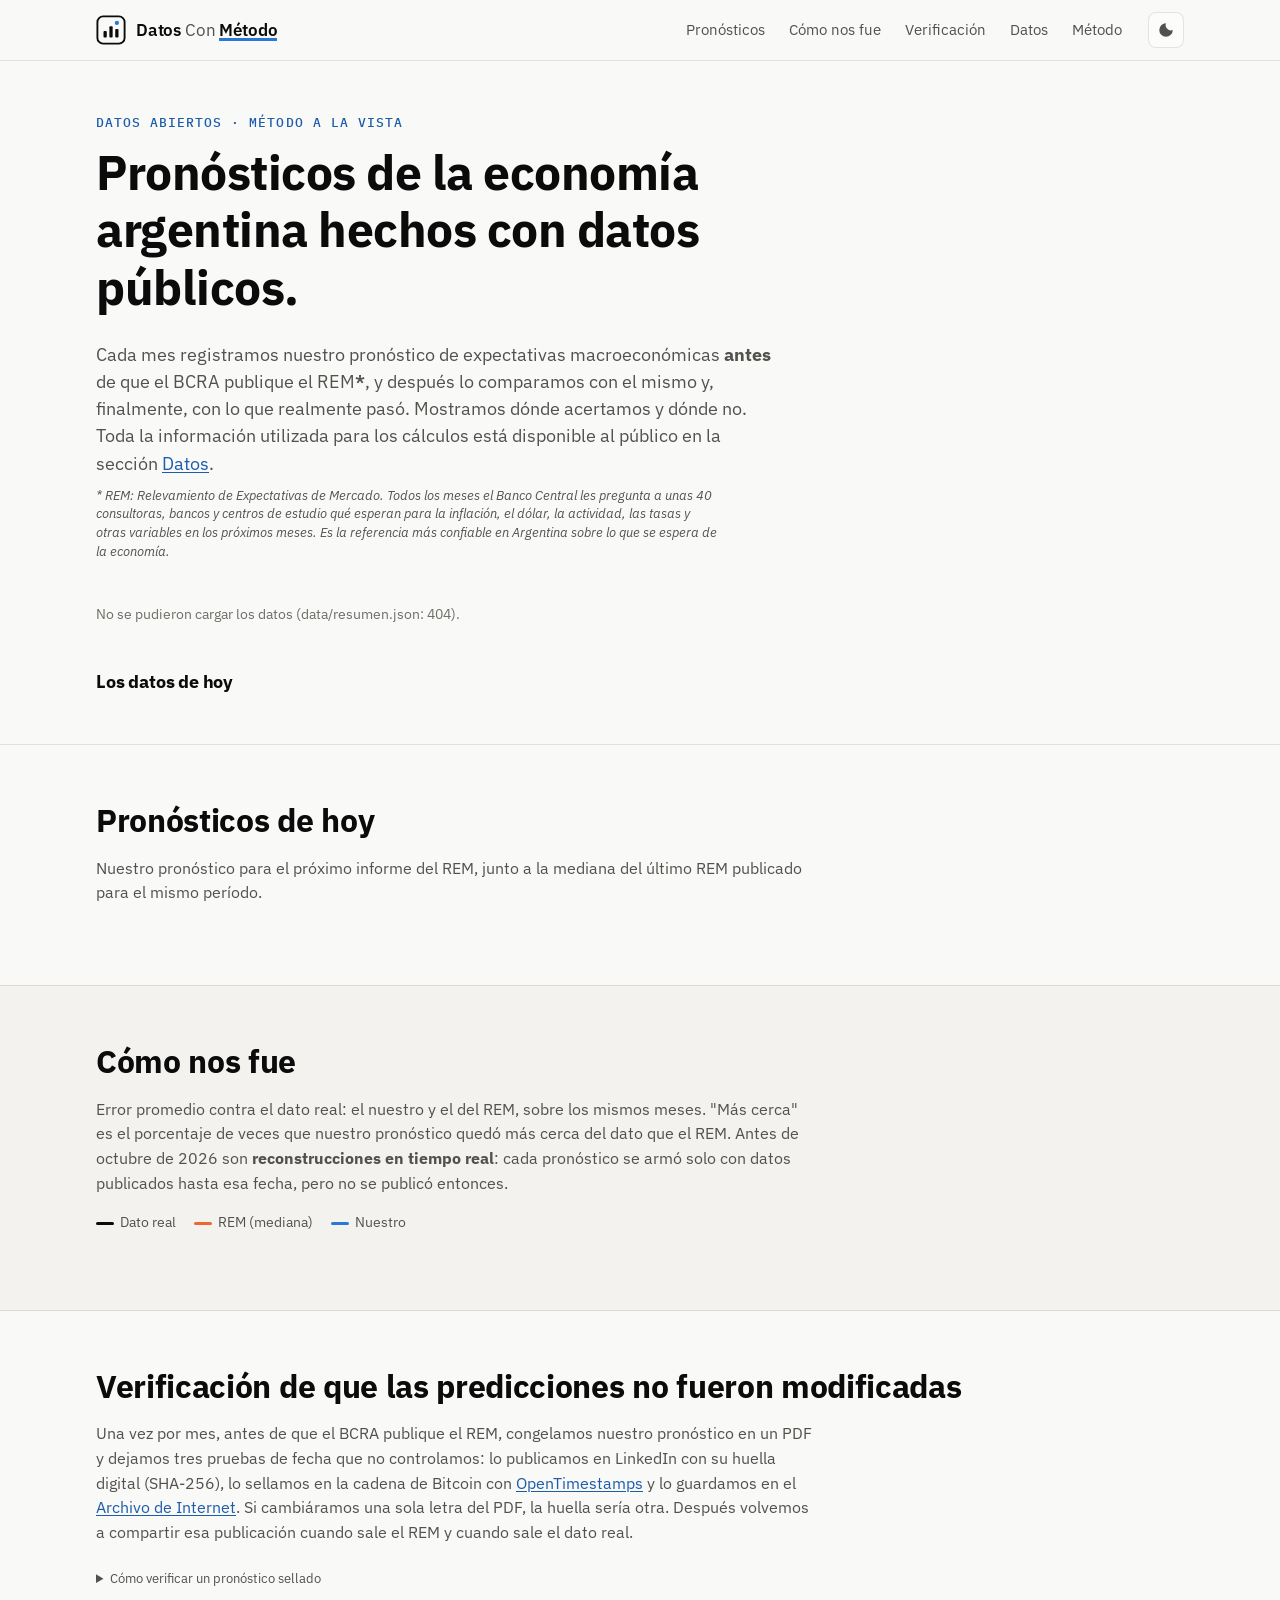
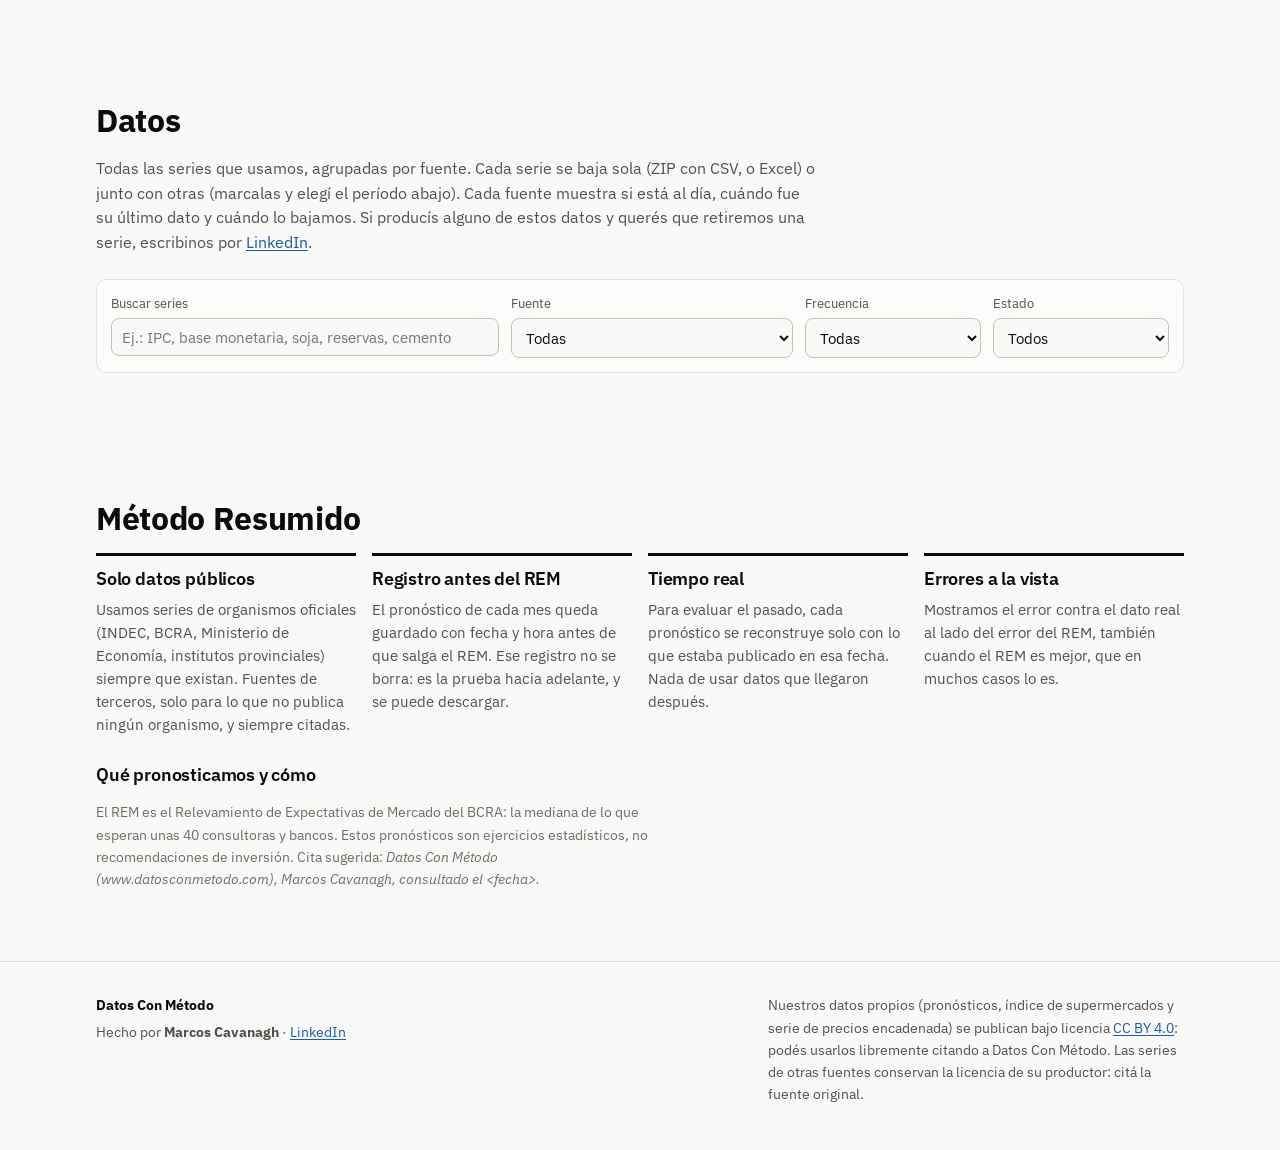
==== sitio/index.html @ 7fd6ef33 "Actualización automática 2026-10-24 12:19" ====
<!doctype html>
<html lang="es">
<head>
<meta charset="utf-8">
<meta name="viewport" content="width=device-width, initial-scale=1">
<title>Datos Con Método</title>
<meta name="description" content="Pronósticos de la economía argentina hechos con datos públicos y método abierto. Comparados con el REM del BCRA y con lo que pasó. Series para descargar.">
<link rel="icon" href="logo.svg" type="image/svg+xml">
<link rel="canonical" href="https://www.datosconmetodo.com/">
<link rel="license" href="https://creativecommons.org/licenses/by/4.0/deed.es">
<meta property="og:title" content="Datos Con Método">
<meta property="og:description" content="Pronósticos de la economía argentina hechos con datos públicos y método abierto. Series para descargar.">
<meta property="og:url" content="https://www.datosconmetodo.com/">
<meta property="og:type" content="website">
<meta name="author" content="Marcos Cavanagh">
<link rel="preconnect" href="https://fonts.googleapis.com">
<link rel="preconnect" href="https://fonts.gstatic.com" crossorigin>
<link href="https://fonts.googleapis.com/css2?family=IBM+Plex+Mono:wght@400;500&family=IBM+Plex+Sans:wght@400;500;600;700&display=swap" rel="stylesheet">
<link rel="stylesheet" href="estilo.css">
</head>
<body>
<a class="saltar" href="#contenido">Saltar al contenido</a>

<header class="barra">
  <div class="envoltura barra-in">
    <a class="marca" href="#" aria-label="Datos Con Método, inicio">
      <svg class="marca-logo" viewBox="0 0 32 32" aria-hidden="true">
        <rect x="1.5" y="1.5" width="29" height="29" rx="6" fill="none" stroke="currentColor" stroke-width="2"/>
        <rect x="8" y="17" width="3.5" height="7" rx="1" fill="currentColor"/>
        <rect x="14.25" y="12" width="3.5" height="12" rx="1" fill="currentColor"/>
        <rect x="20.5" y="15" width="3.5" height="9" rx="1" fill="currentColor"/>
        <circle cx="22.25" cy="8.5" r="2.25" class="marca-punto"/>
      </svg>
      <span class="marca-txt">Datos <span class="marca-con">Con</span> <span class="marca-metodo">Método</span></span>
    </a>
    <nav class="nav" aria-label="Secciones">
      <a href="#pronosticos">Pronósticos</a>
      <a href="#historial">Cómo nos fue</a>
      <a href="#sellos">Verificación</a>
      <a href="#datos">Datos</a>
      <a href="#metodo">Método</a>
    </nav>
    <button class="tema" id="tema" type="button" aria-label="Cambiar entre modo claro y oscuro">
      <svg viewBox="0 0 24 24" aria-hidden="true"><path d="M12 3a9 9 0 1 0 9 9 7 7 0 0 1-9-9z" fill="currentColor"/></svg>
    </button>
  </div>
</header>

<main id="contenido">
  <section class="portada">
    <div class="envoltura">
      <p class="sobretitulo">Datos abiertos · método a la vista</p>
      <h1>Pronósticos de la economía argentina hechos con datos públicos.</h1>
      <p class="bajada">Cada mes registramos nuestro pronóstico de expectativas macroeconómicas <strong>antes</strong> de que el BCRA publique el REM<a class="ast" href="#nota-rem" aria-describedby="nota-rem">*</a>, y después lo comparamos con el mismo y, finalmente, con lo que realmente pasó. Mostramos dónde acertamos y dónde no. Toda la información utilizada para los cálculos está disponible al público en la sección <a href="#datos">Datos</a>.</p>
      <p class="nota-rem" id="nota-rem">* REM: Relevamiento de Expectativas de Mercado. Todos los meses el Banco Central les pregunta a unas 40 consultoras, bancos y centros de estudio qué esperan para la inflación, el dólar, la actividad, las tasas y otras variables en los próximos meses. Es la referencia más confiable en Argentina sobre lo que se espera de la economía.</p>
      <div class="tiles" id="tiles" aria-live="polite"></div>
      <p class="actualizado" id="actualizado"></p>
      <h2 class="hoy-tit">Los datos de hoy</h2>
      <div class="tiles tiles-hoy" id="hoy"></div>
    </div>
  </section>

  <section id="pronosticos" class="seccion">
    <div class="envoltura">
      <h2>Pronósticos de hoy</h2>
      <p class="intro" id="pron-intro">Nuestro pronóstico para el próximo informe del REM, junto a la mediana del último REM publicado para el mismo período.</p>
      <div class="tarjetas" id="tarjetas"></div>
    </div>
  </section>

  <section id="historial" class="seccion seccion-alt">
    <div class="envoltura">
      <h2>Cómo nos fue</h2>
      <p class="intro">Error promedio contra el dato real: el nuestro y el del REM, sobre los mismos meses. "Más cerca" es el porcentaje de veces que nuestro pronóstico quedó más cerca del dato que el REM. Antes de octubre de 2026 son <strong>reconstrucciones en tiempo real</strong>: cada pronóstico se armó solo con datos publicados hasta esa fecha, pero no se publicó entonces.</p>
      <div class="leyenda-global" aria-hidden="true">
        <span><i class="ley ley-real"></i>Dato real</span>
        <span><i class="ley ley-rem"></i>REM (mediana)</span>
        <span><i class="ley ley-nuestro"></i>Nuestro</span>
      </div>
      <div id="bloques"></div>
    </div>
  </section>

  <section id="sellos" class="seccion">
    <div class="envoltura">
      <h2>Verificación de que las predicciones no fueron modificadas</h2>
      <p class="intro">Una vez por mes, antes de que el BCRA publique el REM, congelamos nuestro pronóstico en un PDF y dejamos tres pruebas de fecha que no controlamos: lo publicamos en LinkedIn con su huella digital (SHA-256), lo sellamos en la cadena de Bitcoin con <a href="https://opentimestamps.org" rel="noopener">OpenTimestamps</a> y lo guardamos en el <a href="https://web.archive.org" rel="noopener">Archivo de Internet</a>. Si cambiáramos una sola letra del PDF, la huella sería otra. Después volvemos a compartir esa publicación cuando sale el REM y cuando sale el dato real.</p>
      <div id="lista-sellos"></div>
      <details class="cond verificar"><summary>Cómo verificar un pronóstico sellado</summary>
        <ol>
          <li>Bajá el PDF del pronóstico.</li>
          <li>Calculá su huella SHA-256. En Windows, abrí PowerShell en la carpeta y escribí <code>Get-FileHash archivo.pdf</code> (o <code>certutil -hashfile archivo.pdf SHA256</code>); en Mac o Linux, <code>shasum -a 256 archivo.pdf</code>.</li>
          <li>Comparala con la huella publicada en LinkedIn: tienen que ser idénticas.</li>
          <li>Para el sello de Bitcoin: entrá a <a href="https://opentimestamps.org" rel="noopener">opentimestamps.org</a>, arrastrá el PDF y su archivo <code>.ots</code>, y fijate la fecha del bloque.</li>
        </ol>
      </details>
    </div>
  </section>

  <section id="datos" class="seccion">
    <div class="envoltura">
      <h2>Datos</h2>
      <p class="intro">Todas las series que usamos, agrupadas por fuente. Cada serie se baja sola (ZIP con CSV, o Excel) o junto con otras (marcalas y elegí el período abajo). Cada fuente muestra si está al día, cuándo fue su último dato y cuándo lo bajamos. Si producís alguno de estos datos y querés que retiremos una serie, escribinos por <a href="https://www.linkedin.com/in/marcoscav" rel="noopener">LinkedIn</a>.</p>
      <div class="buscador">
        <label class="campo campo-busca"><span>Buscar series</span><input id="busca" type="search" placeholder="Ej.: IPC, base monetaria, soja, reservas, cemento" autocomplete="off"></label>
        <label class="campo"><span>Fuente</span><select id="f-fuente"><option value="">Todas</option></select></label>
        <label class="campo"><span>Frecuencia</span><select id="f-frec"><option value="">Todas</option><option value="D">Diaria</option><option value="M">Mensual</option><option value="T">Trimestral</option><option value="A">Anual</option></select></label>
        <label class="campo"><span>Estado</span><select id="f-estado"><option value="">Todos</option><option value="verde">Al día</option><option value="atrasadas">Atrasadas</option><option value="gris">Históricas</option></select></label>
      </div>
      <p class="conteo" id="conteo" aria-live="polite"></p>
      <div id="lista-fuentes"></div>
    </div>
  </section>

  <div class="armado" id="armado" hidden>
    <div class="envoltura armado-in">
      <div class="armado-sel"><strong id="n-sel">0</strong> series elegidas · <button type="button" class="link" id="limpiar">limpiar</button></div>
      <label class="campo"><span>Desde</span><input type="date" id="desde"></label>
      <label class="campo"><span>Hasta</span><input type="date" id="hasta"></label>
      <button type="button" class="boton" id="bajar-xlsx">Excel</button>
      <button type="button" class="boton boton-sec2" id="bajar-zip">ZIP (CSV)</button>
      <p class="aviso" id="aviso" aria-live="polite"></p>
    </div>
  </div>

  <section id="metodo" class="seccion">
    <div class="envoltura metodo">
      <h2>Método Resumido</h2>
      <div class="principios">
        <div><h3>Solo datos públicos</h3><p>Usamos series de organismos oficiales (INDEC, BCRA, Ministerio de Economía, institutos provinciales) siempre que existan. Fuentes de terceros, solo para lo que no publica ningún organismo, y siempre citadas.</p></div>
        <div><h3>Registro antes del REM</h3><p>El pronóstico de cada mes queda guardado con fecha y hora antes de que salga el REM. Ese registro no se borra: es la prueba hacia adelante, y se puede descargar.</p></div>
        <div><h3>Tiempo real</h3><p>Para evaluar el pasado, cada pronóstico se reconstruye solo con lo que estaba publicado en esa fecha. Nada de usar datos que llegaron después.</p></div>
        <div><h3>Errores a la vista</h3><p>Mostramos el error contra el dato real al lado del error del REM, también cuando el REM es mejor, que en muchos casos lo es.</p></div>
      </div>
      <h3>Qué pronosticamos y cómo</h3>
      <ul class="modelos" id="modelos"></ul>
      <p class="nota">El REM es el Relevamiento de Expectativas de Mercado del BCRA: la mediana de lo que esperan unas 40 consultoras y bancos. Estos pronósticos son ejercicios estadísticos, no recomendaciones de inversión. Cita sugerida: <em>Datos Con Método (www.datosconmetodo.com), Marcos Cavanagh, consultado el &lt;fecha&gt;.</em></p>
    </div>
  </section>
</main>

<footer class="pie">
  <div class="envoltura pie-in">
    <div>
      <p class="pie-marca">Datos Con Método</p>
      <p>Hecho por <strong>Marcos Cavanagh</strong> · <a href="https://www.linkedin.com/in/marcoscav" rel="noopener">LinkedIn</a></p>
    </div>
    <div class="pie-txt">
      <p>Nuestros datos propios (pronósticos, índice de supermercados y serie de precios encadenada) se publican bajo licencia <a href="https://creativecommons.org/licenses/by/4.0/deed.es" rel="license noopener">CC BY 4.0</a>: podés usarlos libremente citando a Datos Con Método. Las series de otras fuentes conservan la licencia de su productor: citá la fuente original.</p>
      <p id="pie-act"></p>
    </div>
  </div>
</footer>

<script src="vendor/chart.umd.min.js"></script>
<script src="vendor/xlsx.full.min.js" defer></script>
<script src="vendor/jszip.min.js" defer></script>
<script src="app.js"></script>
</body>
</html>
---- sitio/estilo.css ----
/* Datos Con Método — estilo. Tokens de color por rol; modo claro y oscuro (sistema o botón). */
:root {
  color-scheme: light;
  --plano: #f9f9f7;
  --superficie: #fcfcfb;
  --superficie-2: #f3f2ee;
  --tinta: #0b0b0b;
  --tinta-2: #52514e;
  --tenue: #6f6d68;
  --linea: #e1e0d9;
  --eje: #c3c2b7;
  --borde: rgba(11, 11, 11, 0.10);
  --acento: #2a78d6;          /* marca y "nuestro" (serie 1) */
  --acento-tinta: #1c5cab;     /* acento como texto (contraste) */
  --rem: #eb6834;              /* REM (serie 2) */
  --real: #0b0b0b;             /* dato real: tinta */
  --ok: #0ca30c;
  --ok-tinta: #006300;
  --alerta: #fab219;
  --serio: #ec835a;
  --critico: #d03b3b;
  --gris: #898781;
  --radio: 10px;
  --sans: "IBM Plex Sans", system-ui, -apple-system, "Segoe UI", sans-serif;
  --mono: "IBM Plex Mono", ui-monospace, "Cascadia Mono", Consolas, monospace;
}
@media (prefers-color-scheme: dark) {
  :root:not([data-theme="light"]) {
    color-scheme: dark;
    --plano: #0d0d0d; --superficie: #1a1a19; --superficie-2: #222220;
    --tinta: #f0efec; --tinta-2: #c3c2b7; --tenue: #a3a199; --linea: #2c2c2a; --eje: #383835;
    --borde: rgba(255, 255, 255, 0.10);
    --acento: #3987e5; --acento-tinta: #86b6ef; --rem: #d95926; --real: #f0efec; --ok-tinta: #0ca30c;
  }
}
:root[data-theme="dark"] {
  color-scheme: dark;
  --plano: #0d0d0d; --superficie: #1a1a19; --superficie-2: #222220;
  --tinta: #f0efec; --tinta-2: #c3c2b7; --tenue: #a3a199; --linea: #2c2c2a; --eje: #383835;
  --borde: rgba(255, 255, 255, 0.10);
  --acento: #3987e5; --acento-tinta: #86b6ef; --rem: #d95926; --real: #f0efec; --ok-tinta: #0ca30c;
}

* { box-sizing: border-box; }
html { scroll-behavior: smooth; scroll-padding-top: 72px; }
body { overflow-x: hidden; margin: 0; background: var(--plano); color: var(--tinta); font: 16px/1.55 var(--sans); -webkit-font-smoothing: antialiased; }
a { color: var(--acento-tinta); text-underline-offset: 2px; }
h1, h2, h3 { line-height: 1.2; margin: 0 0 .5em; letter-spacing: -0.01em; }
h1 { font-size: clamp(1.7rem, 6vw, 3rem); font-weight: 700; max-width: 22ch; overflow-wrap: break-word; }
h2 { font-size: clamp(1.45rem, 3vw, 2rem); font-weight: 700; }
h3 { font-size: 1.1rem; font-weight: 600; }
.envoltura { max-width: 1120px; margin: 0 auto; padding: 0 16px; }
.saltar { position: absolute; left: -999px; top: 8px; background: var(--tinta); color: var(--plano); padding: 8px 12px; border-radius: 6px; z-index: 50; }
.saltar:focus { left: 8px; }
:focus-visible { outline: 2px solid var(--acento); outline-offset: 2px; border-radius: 4px; }

/* barra */
.barra { position: sticky; top: 0; z-index: 20; background: color-mix(in srgb, var(--plano) 88%, transparent); backdrop-filter: blur(8px); border-bottom: 1px solid var(--borde); }
.barra-in { display: flex; align-items: center; gap: 16px; height: 60px; }
.marca { display: flex; align-items: center; gap: 10px; color: var(--tinta); text-decoration: none; font-weight: 600; white-space: nowrap; }
.marca-logo { width: 30px; height: 30px; color: var(--tinta); }
.marca-punto { fill: var(--acento); }
.marca-txt { font-size: 1.05rem; letter-spacing: -0.01em; }
.marca-con { font-weight: 400; color: var(--tinta-2); }
.marca-metodo { box-shadow: inset 0 -3px 0 var(--acento); }
.nav { display: flex; gap: 4px; margin-left: auto; overflow-x: auto; scrollbar-width: none; }
.nav a { color: var(--tinta-2); text-decoration: none; padding: 6px 10px; border-radius: 6px; font-size: .95rem; white-space: nowrap; }
.nav a:hover { background: var(--superficie-2); color: var(--tinta); }
.tema { flex: none; width: 36px; height: 36px; border-radius: 8px; border: 1px solid var(--borde); background: var(--superficie); color: var(--tinta-2); cursor: pointer; display: grid; place-items: center; }
.tema svg { width: 18px; height: 18px; }
@media (max-width: 760px) {
  .barra-in { height: auto; flex-wrap: wrap; padding-top: 10px; padding-bottom: 6px; gap: 6px 12px; }
  .nav { order: 3; width: 100%; margin-left: -10px; }
  .tema { margin-left: auto; }
}

/* portada */
.portada { padding: 56px 0 40px; border-bottom: 1px solid var(--borde); background: var(--plano); }
.sobretitulo { font: 500 .8rem/1 var(--mono); text-transform: uppercase; letter-spacing: .08em; color: var(--acento-tinta); margin: 0 0 14px; }
.bajada { font-size: 1.1rem; color: var(--tinta-2); max-width: 62ch; margin: 0 0 10px; }
.bajada .ast { color: inherit; text-decoration: none; font-weight: 600; }
.nota-rem { font-size: .8rem; font-style: italic; color: var(--tinta-2); max-width: 78ch; margin: 0 0 28px; line-height: 1.45; }
.tiles { display: grid; grid-template-columns: repeat(auto-fit, minmax(min(190px, 100%), 1fr)); gap: 12px; }
.tile { background: var(--superficie); border: 1px solid var(--borde); border-radius: var(--radio); padding: 14px 16px; }
.tile-et { font-size: .82rem; color: var(--tinta-2); margin: 0 0 6px; }
.tile-val { font-size: 1.7rem; font-weight: 600; margin: 0; line-height: 1.1; }
.tile-sub { font-size: .82rem; color: var(--tenue); margin: 6px 0 0; }
.actualizado { font: .85rem var(--mono); color: var(--tenue); margin: 18px 0 0; }

/* secciones */
.seccion { padding: 56px 0; }
.seccion-alt { background: var(--superficie-2); border-top: 1px solid var(--borde); border-bottom: 1px solid var(--borde); }
.intro { color: var(--tinta-2); max-width: 72ch; margin: 0 0 24px; }
.nota { color: var(--tenue); font-size: .9rem; max-width: 72ch; }

/* tarjetas de pronóstico */
.tarjetas { display: grid; grid-template-columns: repeat(auto-fill, minmax(min(320px, 100%), 1fr)); gap: 16px; }
.desborde { overflow-x: auto; max-width: 100%; }
.tarjeta { min-width: 0; background: var(--superficie); border: 1px solid var(--borde); border-radius: var(--radio); padding: 18px; display: flex; flex-direction: column; }
.tarjeta h3 { margin: 0; }
.tarjeta .unidad { font-size: .85rem; color: var(--tenue); margin: 2px 0 10px; }
.tarjeta .destacado { display: flex; align-items: baseline; gap: 10px; margin: 0 0 12px; }
.tarjeta .destacado .num-grande { font-size: 2rem; font-weight: 600; }
.tarjeta .destacado .per { color: var(--tinta-2); font-size: .9rem; }
.tarjeta .modelo { font-size: .82rem; color: var(--tenue); margin: 12px 0 0; padding-top: 10px; border-top: 1px solid var(--linea); }
.tarjeta .registro { font: .75rem var(--mono); color: var(--tenue); margin-top: 4px; }

/* tablas */
.tabla { width: 100%; border-collapse: collapse; font-size: .92rem; }
.tabla th { text-align: left; font-weight: 600; color: var(--tinta-2); font-size: .8rem; padding: 8px 10px; border-bottom: 1px solid var(--eje); white-space: nowrap; }
.tabla td { padding: 8px 10px; border-bottom: 1px solid var(--linea); vertical-align: top; }
.tabla .num, .tabla td.num { text-align: right; font-family: var(--mono); font-variant-numeric: tabular-nums; white-space: nowrap; }
.tabla tr:last-child td { border-bottom: 0; }
.tabla-scroll { overflow-x: auto; background: var(--superficie); border: 1px solid var(--borde); border-radius: var(--radio); }
.tarjeta .tabla th, .tarjeta .tabla td { padding: 6px 6px; }
.tarjeta .tabla th:first-child, .tarjeta .tabla td:first-child { padding-left: 0; }
.tarjeta .tabla th:last-child, .tarjeta .tabla td:last-child { padding-right: 0; }
.dif { color: var(--tenue); }
.marca-nuestro { color: var(--tinta); font-weight: 600; }
.marca-nuestro::before { content: ""; display: inline-block; width: 8px; height: 8px; border-radius: 50%; background: var(--acento); margin-right: 6px; vertical-align: 1px; }
.marca-rem::before { content: ""; display: inline-block; width: 8px; height: 8px; border-radius: 50%; background: var(--rem); margin-right: 6px; vertical-align: 1px; }

/* historial */
.leyenda-global { display: flex; flex-wrap: wrap; gap: 18px; font-size: .88rem; color: var(--tinta-2); margin: -8px 0 20px; }
.ley { display: inline-block; width: 18px; height: 3px; border-radius: 2px; margin-right: 6px; vertical-align: middle; }
.ley-real { background: var(--real); }
.ley-rem { background: var(--rem); }
.ley-nuestro { background: var(--acento); }
.bloque > div { min-width: 0; }
.bloque { background: var(--superficie); border: 1px solid var(--borde); border-radius: var(--radio); padding: 18px; margin-bottom: 16px; display: grid; grid-template-columns: minmax(0, 1.25fr) minmax(0, 1fr); gap: 24px; }
@media (max-width: 860px) { .bloque { grid-template-columns: 1fr; } }
.bloque h3 { margin-bottom: 2px; }
.bloque .unidad { color: var(--tenue); font-size: .85rem; margin: 0 0 12px; }
.grafico { position: relative; height: 260px; }
.bloque .nota { margin: 10px 0 0; font-size: .82rem; }
.veredicto { font-size: .92rem; margin: 0 0 12px; color: var(--tinta-2); }
.insignia { display: inline-flex; align-items: center; gap: 4px; font-size: .78rem; font-weight: 600; padding: 2px 8px; border-radius: 99px; border: 1px solid var(--borde); white-space: nowrap; }
.insignia.gana { color: var(--ok-tinta); }
.insignia.pierde { color: var(--tinta-2); }
.sub-col { color: var(--tenue); font-weight: 500; }

/* estado de fuentes */
.estado { display: inline-flex; align-items: center; gap: 7px; white-space: nowrap; font-size: .85rem; color: var(--tinta-2); }
.punto { display: inline-block; width: 10px; height: 10px; border-radius: 50%; flex: none; box-shadow: 0 0 0 2px var(--superficie); }
.punto.verde { background: var(--ok); }
.punto.amarillo { background: var(--alerta); }
.punto.rojo { background: var(--critico); }
.punto.gris { background: var(--gris); }
.fuente-nom { font-weight: 600; }
.fuente-prod { color: var(--tenue); font-size: .82rem; }
.tabla-fuentes td { font-size: .88rem; }
.fuente-nota { font-size: .8rem; color: var(--tinta-2); margin: 6px 0 4px; max-width: 60ch; padding-left: 8px; border-left: 2px solid var(--eje); }
.separado { margin-top: 32px; }
.lista-meses { list-style: none; padding: 0; margin: 0 0 8px; display: grid; grid-template-columns: repeat(auto-fill, minmax(min(170px, 100%), 1fr)); gap: 8px; }
.lista-meses li { background: var(--superficie); border: 1px solid var(--borde); border-radius: 8px; padding: 10px 12px; display: flex; flex-direction: column; gap: 2px; }
.lista-meses a { font-weight: 600; }
.lista-meses .sin { color: var(--tenue); font-weight: 600; }
details.cond summary { cursor: pointer; color: var(--tinta-2); font-size: .82rem; }
details.cond p { font-size: .8rem; color: var(--tenue); margin: 6px 0 0; max-width: 46ch; }
.filtros { display: flex; flex-wrap: wrap; gap: 8px; margin: 0 0 14px; }
.chip { font: 500 .85rem var(--sans); border: 1px solid var(--borde); background: var(--superficie); color: var(--tinta-2); padding: 6px 12px; border-radius: 99px; cursor: pointer; }
.chip.activo { background: var(--tinta); color: var(--plano); border-color: var(--tinta); }

/* descargas */
.descarga { background: var(--superficie); border: 1px solid var(--borde); border-radius: var(--radio); padding: 18px; margin-bottom: 32px; }
.descarga-filtros { display: grid; grid-template-columns: minmax(0, 2fr) minmax(0, 1.4fr) minmax(0, 1fr); gap: 12px; }
@media (max-width: 760px) { .descarga-filtros { grid-template-columns: 1fr; } }
.campo { display: flex; flex-direction: column; gap: 4px; font-size: .8rem; color: var(--tinta-2); }
.campo input, .campo select { font: .95rem var(--sans); color: var(--tinta); background: var(--plano); border: 1px solid var(--eje); border-radius: 8px; padding: 8px 10px; min-width: 0; }
.conteo { font-size: .85rem; color: var(--tenue); margin: 14px 0 6px; }
.lista-series { list-style: none; margin: 0; padding: 0; max-height: 460px; overflow-y: auto; border: 1px solid var(--linea); border-radius: 8px; }
.lista-series li { border-bottom: 1px solid var(--linea); }
.lista-series li:last-child { border-bottom: 0; }
.lista-series label { display: grid; grid-template-columns: auto auto minmax(0, 1fr) auto; gap: 10px; align-items: start; padding: 9px 12px; cursor: pointer; }
.lista-series label:hover { background: var(--superficie-2); }
.lista-series input { margin-top: 4px; }
.lista-series .punto { margin-top: 6px; }
.serie-nom { font-size: .92rem; }
.serie-meta { font-size: .78rem; color: var(--tenue); }
.serie-fechas { font: .78rem var(--mono); color: var(--tinta-2); text-align: right; white-space: nowrap; }
@media (max-width: 600px) { .lista-series label { grid-template-columns: auto auto minmax(0, 1fr); } .serie-fechas { grid-column: 3; text-align: left; } }
.boton-sec, .boton { font: 600 .92rem var(--sans); border-radius: 8px; padding: 9px 16px; cursor: pointer; }
.boton-sec { margin-top: 10px; background: var(--superficie); color: var(--tinta); border: 1px solid var(--eje); }
.boton { background: var(--acento); color: #fff; border: 1px solid var(--acento); }
.boton:disabled { opacity: .45; cursor: not-allowed; }
.link { background: none; border: 0; color: var(--acento-tinta); text-decoration: underline; cursor: pointer; font: inherit; padding: 0; }
.armado { display: flex; flex-wrap: wrap; align-items: flex-end; gap: 12px; margin-top: 16px; padding-top: 16px; border-top: 1px solid var(--linea); }
.armado-sel { margin-right: auto; align-self: center; font-size: .92rem; }
.aviso { width: 100%; margin: 0; font-size: .85rem; color: var(--tinta-2); }
.lista-tablas { list-style: none; padding: 0; margin: 0; display: grid; grid-template-columns: repeat(auto-fill, minmax(min(300px, 100%), 1fr)); gap: 12px; }
.lista-tablas li { background: var(--superficie); border: 1px solid var(--borde); border-radius: var(--radio); padding: 14px 16px; }
.lista-tablas a { font-weight: 600; }
.lista-tablas p { font-size: .85rem; color: var(--tinta-2); margin: 4px 0 0; }
.peso { font: .75rem var(--mono); color: var(--tenue); }

/* método */
.principios { display: grid; grid-template-columns: repeat(auto-fit, minmax(min(230px, 100%), 1fr)); gap: 16px; margin-bottom: 28px; }
.principios > div { border-top: 3px solid var(--tinta); padding-top: 12px; }
.principios p { color: var(--tinta-2); font-size: .93rem; margin: 0; }
.modelos { padding-left: 18px; color: var(--tinta-2); max-width: 80ch; }
.modelos li { margin-bottom: 6px; }
.modelos strong { color: var(--tinta); }

/* pie */
.pie { border-top: 1px solid var(--borde); padding: 32px 0 40px; background: var(--plano); font-size: .9rem; color: var(--tinta-2); }
.pie-in { display: flex; flex-wrap: wrap; justify-content: space-between; gap: 20px; }
.pie p { margin: 0 0 4px; }
.pie-marca { font-weight: 700; color: var(--tinta); }
.pie-txt { max-width: 52ch; }
.cargando { color: var(--tenue); font-size: .9rem; }
@media (prefers-reduced-motion: reduce) { html { scroll-behavior: auto; } }

/* formatos de descarga y filas */
.formatos { display: flex; flex-wrap: wrap; gap: 6px; margin-top: 8px; }
.fmt { display: inline-flex; align-items: baseline; gap: 6px; font: 600 .82rem var(--sans); text-decoration: none; color: var(--acento-tinta);
  border: 1px solid var(--eje); border-radius: 6px; padding: 4px 9px; background: var(--plano); }
.fmt:hover { border-color: var(--acento); }
.fmt-peso { font: .72rem var(--mono); color: var(--tenue); font-weight: 400; }
.filas { display: block; font: .78rem var(--mono); color: var(--tinta-2); margin-top: 2px; }
.filas-grande { color: var(--critico); font-weight: 500; }
.filas-grande::after { content: " · más de 100.000"; }
.tabla-tit { display: block; }

/* sección Datos: fuentes con sus series */
.buscador { display: grid; grid-template-columns: minmax(0, 2.2fr) minmax(0, 1.6fr) minmax(0, 1fr) minmax(0, 1fr); gap: 12px;
  background: var(--superficie); border: 1px solid var(--borde); border-radius: var(--radio); padding: 14px; position: sticky; top: 60px; z-index: 5; }
@media (max-width: 860px) { .buscador { grid-template-columns: 1fr 1fr; position: static; } .campo-busca { grid-column: 1 / -1; } }
.fuente-card { background: var(--superficie); border: 1px solid var(--borde); border-radius: var(--radio); margin-bottom: 8px; }
.fuente-card > summary { list-style: none; cursor: pointer; display: grid; grid-template-columns: 150px minmax(0, 1fr) 105px 105px 90px 70px; gap: 12px; align-items: start; padding: 12px 14px; }
.fuente-card > summary::-webkit-details-marker { display: none; }
.fuente-card > summary:hover { background: var(--superficie-2); }
.fuente-card[open] > summary { border-bottom: 1px solid var(--linea); }
.fc-nombre { display: flex; flex-direction: column; gap: 2px; min-width: 0; }
.fc-nombre .fuente-nom::before { content: "▸ "; color: var(--tenue); }
.fuente-card[open] .fc-nombre .fuente-nom::before { content: "▾ "; }
.fc-dato { display: flex; flex-direction: column; font: .82rem var(--mono); color: var(--tinta); }
.fc-et { font: .7rem var(--sans); color: var(--tenue); }
@media (max-width: 860px) {
  .fuente-card > summary { grid-template-columns: 1fr 1fr; }
  .fc-estado { grid-column: 1 / -1; order: 0; } .fc-nombre { grid-column: 1 / -1; }
}
.fuente-cuerpo { padding: 12px 14px 16px; }
.fuente-cuerpo h4 { font-size: .95rem; margin: 18px 0 8px; }
.extra { margin-top: 8px; }
.tabla-series td { vertical-align: top; }
.td-check { width: 24px; }
.formatos-serie { margin-top: 0; flex-wrap: nowrap; }
.formatos-serie .fmt { cursor: pointer; }
.formatos-serie .fmt:disabled { opacity: .5; cursor: wait; }
.lista-tablas li { background: var(--plano); }
/* barra de selección fija abajo */
.armado { position: fixed; left: 0; right: 0; bottom: 0; z-index: 30; background: var(--superficie); border-top: 2px solid var(--acento);
  box-shadow: 0 -6px 18px rgba(0,0,0,.08); margin: 0; padding: 10px 0; border-radius: 0; }
.armado-in { display: flex; flex-wrap: wrap; align-items: flex-end; gap: 12px; }
.armado[hidden] { display: none; }
.boton-sec2 { background: var(--superficie); color: var(--acento-tinta); }

/* los datos de hoy */
.hoy-tit { font-size: 1.15rem; margin: 30px 0 12px; }
.tiles-hoy { grid-template-columns: repeat(auto-fill, minmax(min(240px, 100%), 1fr)); }
.tile-hoy .tile-et { display: flex; justify-content: space-between; gap: 8px; font-weight: 600; color: var(--tinta); }
.tile-fecha { font: .75rem var(--mono); color: var(--tenue); font-weight: 400; white-space: nowrap; }
.tile-uni { font-size: .78rem; color: var(--tinta-2); margin: 2px 0 0; }
.tile-fuente { font-size: .72rem; color: var(--tenue); margin: 8px 0 0; }

.tile-link { display: block; color: inherit; text-decoration: none; transition: border-color .15s, box-shadow .15s; }
.tile-link:hover { border-color: var(--acento); box-shadow: 0 2px 10px rgba(0,0,0,.06); }
.tile-link .tile-fuente::after { content: " · Ver pronóstico →"; color: var(--acento-tinta); }
.tarjeta:target { border-color: var(--acento); box-shadow: 0 0 0 3px color-mix(in srgb, var(--acento) 25%, transparent); }

/* pronósticos sellados */
.sello { display: grid; grid-template-columns: minmax(0, 360px) minmax(0, 1fr); gap: 20px; background: var(--superficie); border: 1px solid var(--borde);
  border-radius: var(--radio); padding: 16px; margin-bottom: 12px; }
@media (max-width: 760px) { .sello { grid-template-columns: 1fr; } }
.sello-img img { width: 100%; height: auto; border: 1px solid var(--linea); border-radius: 6px; display: block; }
.sello h3 { margin: 0 0 4px; }
.hash { font-size: .8rem; color: var(--tinta-2); margin: 10px 0 4px; }
.hash code { font-family: var(--mono); font-size: .75rem; word-break: break-all; color: var(--tinta); }
.tweets { font-size: .85rem; margin: 6px 0 0; }
.verificar { margin-top: 12px; }
.verificar ol { font-size: .9rem; color: var(--tinta-2); margin: 8px 0 0; padding-left: 20px; }
.verificar code { font-family: var(--mono); font-size: .82rem; }

/* resumen en texto para buscadores y lectores sin JavaScript (publicar_web.html_estatico) */
.js .sin-js { display: none; }
.sin-js { padding-top: 24px; }
.sin-js table { border-collapse: collapse; margin: 8px 0 16px; }
.sin-js td, .sin-js th { border-bottom: 1px solid var(--linea); padding: 4px 12px 4px 0; text-align: left; }
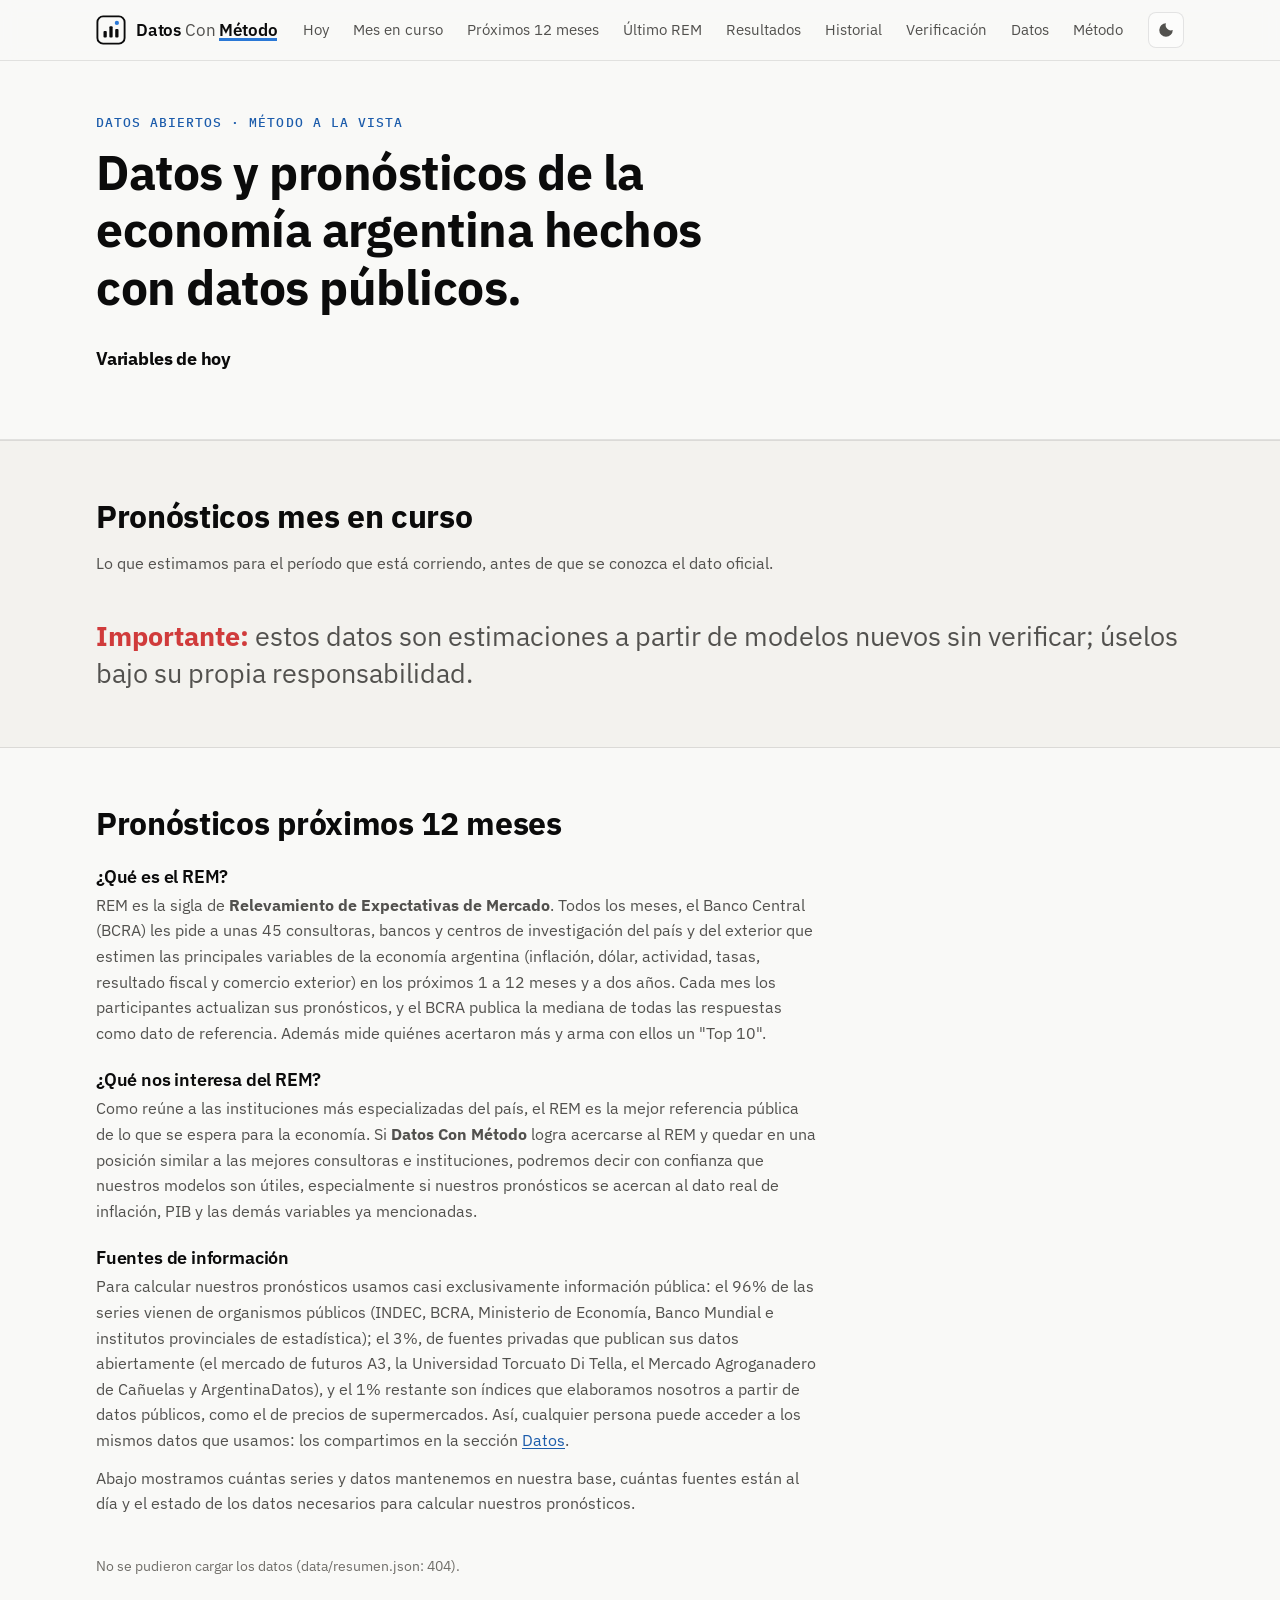
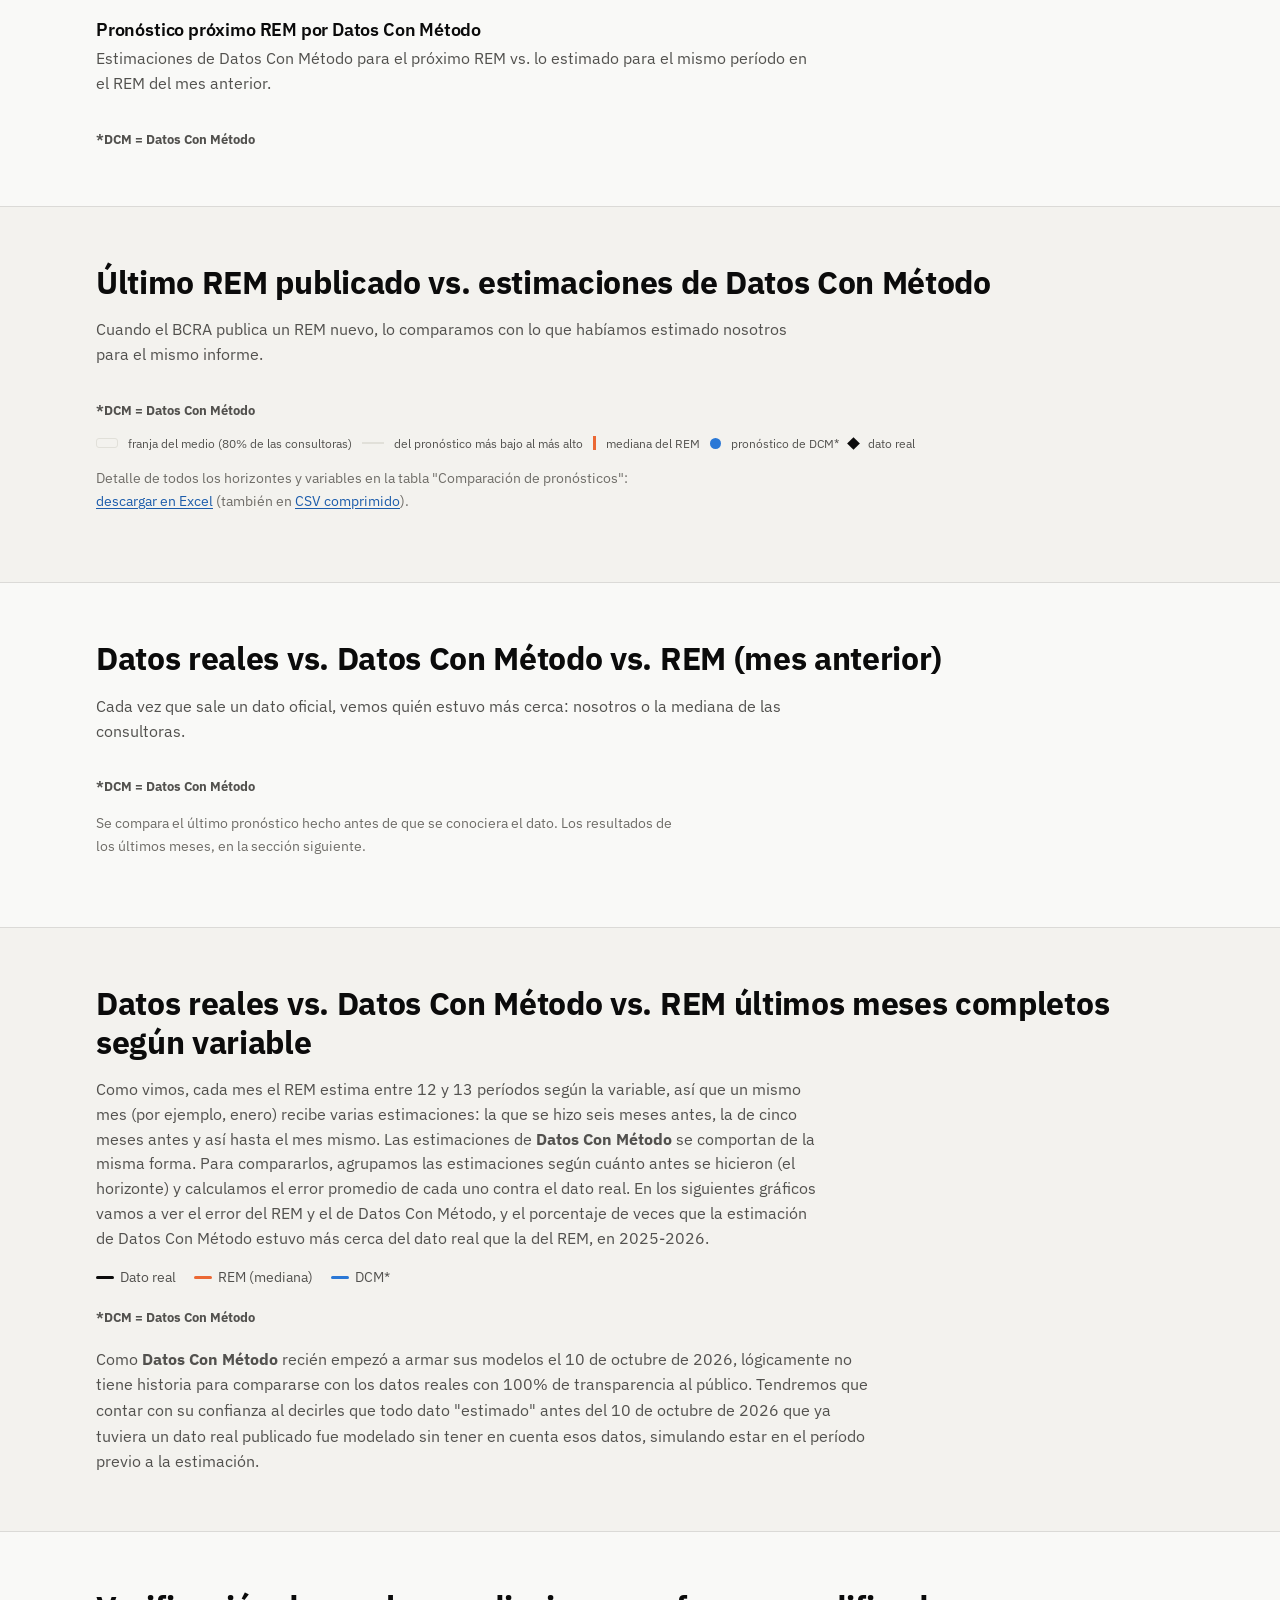
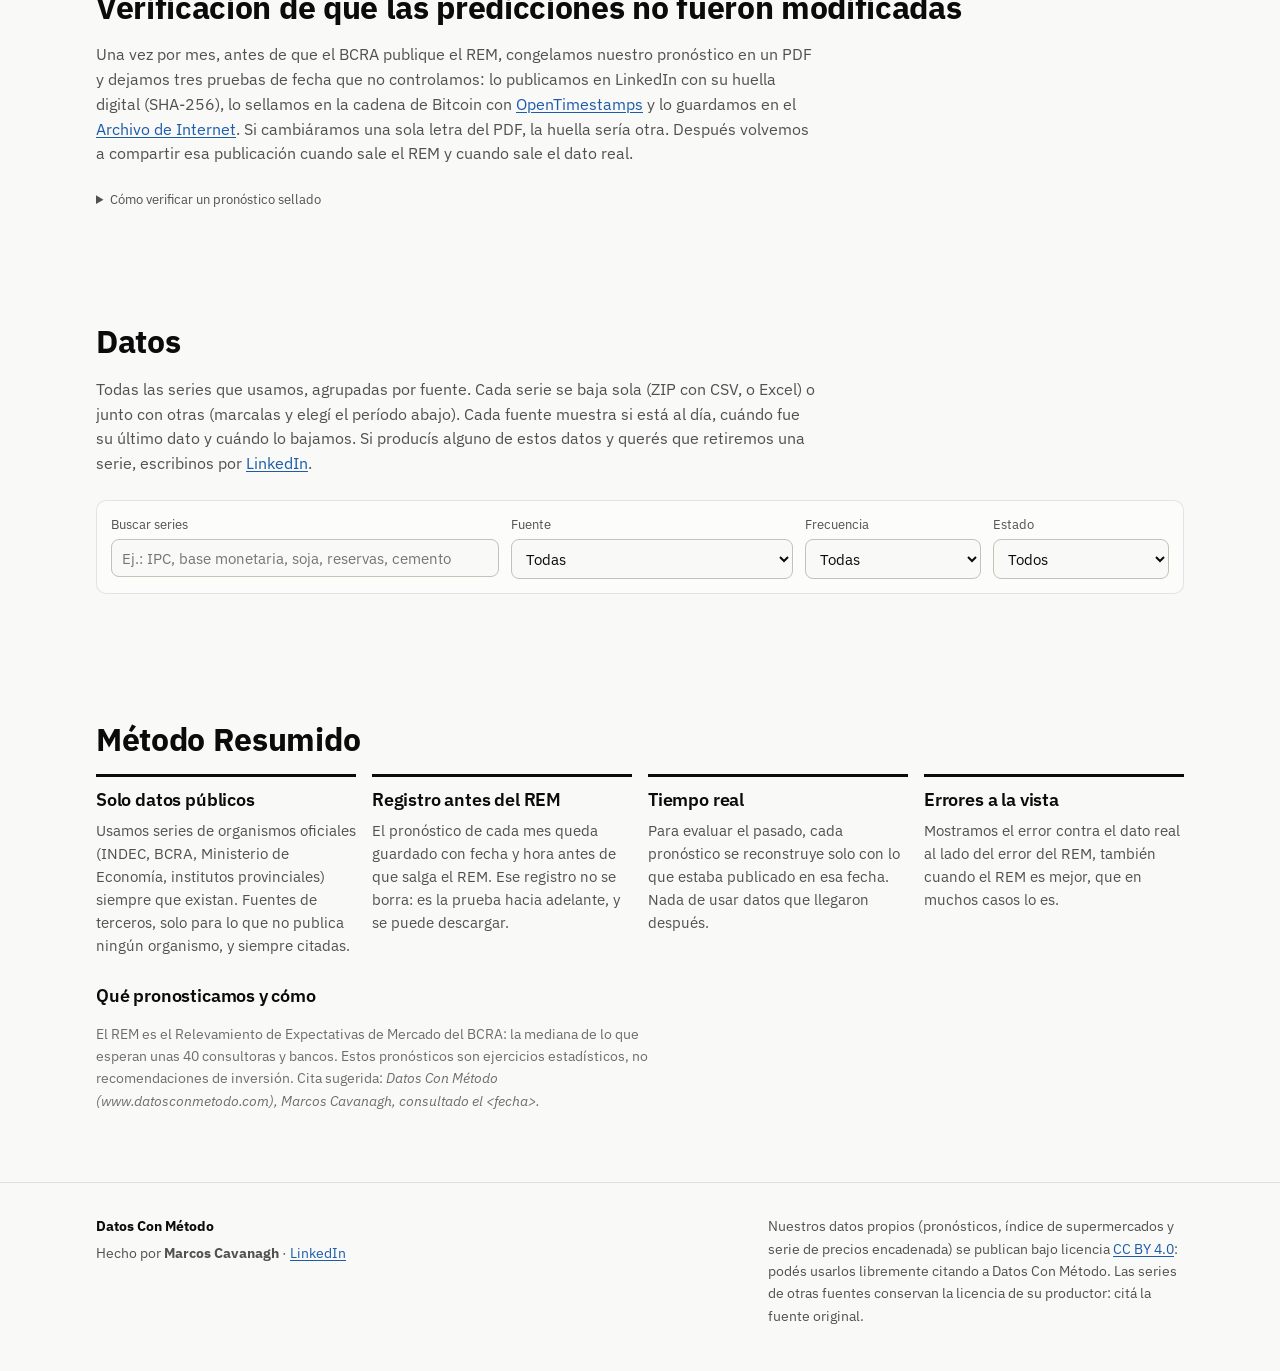
==== commit 2c74f55d: "Actualización automática 2026-10-24 16:46" ====
--- a/sitio/index.html
+++ b/sitio/index.html
@@ -34,9 +34,19 @@
       <span class="marca-txt">Datos <span class="marca-con">Con</span> <span class="marca-metodo">Método</span></span>
     </a>
     <nav class="nav" aria-label="Secciones">
-      <a href="#pronosticos">Pronósticos</a>
-      <a href="#historial">Cómo nos fue</a>
-      <a href="#sellos">Verificación</a>
+      <a href="#datos-hoy">Hoy</a>
+      <div class="nav-grupo" id="grupo-pron">
+        <button type="button" class="nav-btn" id="btn-pron" aria-expanded="false" aria-controls="menu-pron">Pronósticos
+          <svg viewBox="0 0 12 12" aria-hidden="true"><path d="M2.5 4.5 6 8l3.5-3.5" fill="none" stroke="currentColor" stroke-width="1.6" stroke-linecap="round" stroke-linejoin="round"/></svg></button>
+        <div class="nav-menu" id="menu-pron">
+          <a href="#mes-en-curso">Mes en curso</a>
+          <a href="#pronosticos">Próximos 12 meses</a>
+          <a href="#ultimo-rem">Último REM</a>
+          <a href="#resultados">Resultados</a>
+          <a href="#historial">Historial</a>
+          <a href="#sellos">Verificación</a>
+        </div>
+      </div>
       <a href="#datos">Datos</a>
       <a href="#metodo">Método</a>
     </nav>
@@ -50,34 +60,77 @@
   <section class="portada">
     <div class="envoltura">
       <p class="sobretitulo">Datos abiertos · método a la vista</p>
-      <h1>Pronósticos de la economía argentina hechos con datos públicos.</h1>
-      <p class="bajada">Cada mes registramos nuestro pronóstico de expectativas macroeconómicas <strong>antes</strong> de que el BCRA publique el REM<a class="ast" href="#nota-rem" aria-describedby="nota-rem">*</a>, y después lo comparamos con el mismo y, finalmente, con lo que realmente pasó. Mostramos dónde acertamos y dónde no. Toda la información utilizada para los cálculos está disponible al público en la sección <a href="#datos">Datos</a>.</p>
-      <p class="nota-rem" id="nota-rem">* REM: Relevamiento de Expectativas de Mercado. Todos los meses el Banco Central les pregunta a unas 40 consultoras, bancos y centros de estudio qué esperan para la inflación, el dólar, la actividad, las tasas y otras variables en los próximos meses. Es la referencia más confiable en Argentina sobre lo que se espera de la economía.</p>
-      <div class="tiles" id="tiles" aria-live="polite"></div>
+      <h1>Datos y pronósticos de la economía argentina hechos con datos públicos.</h1>
+      <h2 class="hoy-tit" id="datos-hoy">Variables de hoy</h2>
+      <div class="tiles tiles-hoy" id="hoy"></div>
       <p class="actualizado" id="actualizado"></p>
-      <h2 class="hoy-tit">Los datos de hoy</h2>
-      <div class="tiles tiles-hoy" id="hoy"></div>
+    </div>
+  </section>
+
+  <section id="mes-en-curso" class="seccion seccion-alt">
+    <div class="envoltura">
+      <h2>Pronósticos mes en curso</h2>
+      <p class="intro">Lo que estimamos para el período que está corriendo, antes de que se conozca el dato oficial.</p>
+      <div class="tiles tiles-hoy" id="mes-curso"></div>
+      <p class="aviso-modelos"><strong>Importante:</strong> estos datos son estimaciones a partir de modelos nuevos sin verificar; úselos bajo su propia responsabilidad.</p>
     </div>
   </section>
 
   <section id="pronosticos" class="seccion">
     <div class="envoltura">
-      <h2>Pronósticos de hoy</h2>
-      <p class="intro" id="pron-intro">Nuestro pronóstico para el próximo informe del REM, junto a la mediana del último REM publicado para el mismo período.</p>
+      <h2>Pronósticos próximos 12 meses</h2>
+      <div class="texto-rem">
+        <h3>¿Qué es el REM?</h3>
+        <p>REM es la sigla de <strong>Relevamiento de Expectativas de Mercado</strong>. Todos los meses, el Banco Central (BCRA) les pide a unas 45 consultoras, bancos y centros de investigación del país y del exterior que estimen las principales variables de la economía argentina (inflación, dólar, actividad, tasas, resultado fiscal y comercio exterior) en los próximos 1 a 12 meses y a dos años. Cada mes los participantes actualizan sus pronósticos, y el BCRA publica la mediana de todas las respuestas como dato de referencia. Además mide quiénes acertaron más y arma con ellos un "Top 10".</p>
+        <h3>¿Qué nos interesa del REM?</h3>
+        <p>Como reúne a las instituciones más especializadas del país, el REM es la mejor referencia pública de lo que se espera para la economía. Si <strong>Datos Con Método</strong> logra acercarse al REM y quedar en una posición similar a las mejores consultoras e instituciones, podremos decir con confianza que nuestros modelos son útiles, especialmente si nuestros pronósticos se acercan al dato real de inflación, PIB y las demás variables ya mencionadas.</p>
+        <h3>Fuentes de información</h3>
+        <p>Para calcular nuestros pronósticos usamos casi exclusivamente información pública: el 96% de las series vienen de organismos públicos (INDEC, BCRA, Ministerio de Economía, Banco Mundial e institutos provinciales de estadística); el 3%, de fuentes privadas que publican sus datos abiertamente (el mercado de futuros A3, la Universidad Torcuato Di Tella, el Mercado Agroganadero de Cañuelas y ArgentinaDatos), y el 1% restante son índices que elaboramos nosotros a partir de datos públicos, como el de precios de supermercados. Así, cualquier persona puede acceder a los mismos datos que usamos: los compartimos en la sección <a href="#datos">Datos</a>.</p>
+        <p>Abajo mostramos cuántas series y datos mantenemos en nuestra base, cuántas fuentes están al día y el estado de los datos necesarios para calcular nuestros pronósticos.</p>
+      </div>
+      <div class="tiles tiles-sitio" id="tiles" aria-live="polite"></div>
+      <h3 class="pron-tit">Pronóstico próximo REM por Datos Con Método</h3>
+      <p class="intro" id="pron-intro">Estimaciones de Datos Con Método para el próximo REM vs. lo estimado para el mismo período en el REM del mes anterior.</p>
       <div class="tarjetas" id="tarjetas"></div>
+      <p class="nota-dcm"><strong>*DCM = Datos Con Método</strong></p>
+    </div>
+  </section>
+
+  <section id="ultimo-rem" class="seccion seccion-alt">
+    <div class="envoltura">
+      <h2>Último REM publicado vs. estimaciones de Datos Con Método</h2>
+      <p class="intro" id="ur-titular">Cuando el BCRA publica un REM nuevo, lo comparamos con lo que habíamos estimado nosotros para el mismo informe.</p>
+      <p class="nota" id="ur-nota"></p>
+      <div class="historias" id="ur-filas"></div>
+      <p class="nota-dcm"><strong>*DCM = Datos Con Método</strong></p>
+      <p class="leyenda-rango" aria-hidden="true"><span class="lr-banda"></span>franja del medio (80% de las consultoras) <span class="lr-linea"></span>del pronóstico más bajo al más alto
+        <span class="lr-rem"></span>mediana del REM <span class="lr-dcm"></span>pronóstico de DCM* <span class="lr-real"></span>dato real</p>
+      <p class="nota">Detalle de todos los horizontes y variables en la tabla "Comparación de pronósticos": <a href="descargas/comparacion_pronosticos.xlsx" download>descargar en Excel</a> (también en <a href="descargas/comparacion_pronosticos.zip" download>CSV comprimido</a>).</p>
+    </div>
+  </section>
+
+  <section id="resultados" class="seccion">
+    <div class="envoltura">
+      <h2>Datos reales vs. Datos Con Método vs. REM (mes anterior)</h2>
+      <p class="intro" id="re-titular">Cada vez que sale un dato oficial, vemos quién estuvo más cerca: nosotros o la mediana de las consultoras.</p>
+      <div class="historias" id="re-filas"></div>
+      <p class="nota-dcm"><strong>*DCM = Datos Con Método</strong></p>
+      <p class="nota">Se compara el último pronóstico hecho antes de que se conociera el dato. Los resultados de los últimos meses, en la sección siguiente.</p>
     </div>
   </section>
 
   <section id="historial" class="seccion seccion-alt">
     <div class="envoltura">
-      <h2>Cómo nos fue</h2>
-      <p class="intro">Error promedio contra el dato real: el nuestro y el del REM, sobre los mismos meses. "Más cerca" es el porcentaje de veces que nuestro pronóstico quedó más cerca del dato que el REM. Antes de octubre de 2026 son <strong>reconstrucciones en tiempo real</strong>: cada pronóstico se armó solo con datos publicados hasta esa fecha, pero no se publicó entonces.</p>
+      <h2>Datos reales vs. Datos Con Método vs. REM últimos meses completos según variable</h2>
+      <p class="intro">Como vimos, cada mes el REM estima entre 12 y 13 períodos según la variable, así que un mismo mes (por ejemplo, enero) recibe varias estimaciones: la que se hizo seis meses antes, la de cinco meses antes y así hasta el mes mismo. Las estimaciones de <strong>Datos Con Método</strong> se comportan de la misma forma. Para compararlos, agrupamos las estimaciones según cuánto antes se hicieron (el horizonte) y calculamos el error promedio de cada uno contra el dato real. En los siguientes gráficos vamos a ver el error del REM y el de Datos Con Método, y el porcentaje de veces que la estimación de Datos Con Método estuvo más cerca del dato real que la del REM, en 2025-2026.</p>
       <div class="leyenda-global" aria-hidden="true">
         <span><i class="ley ley-real"></i>Dato real</span>
         <span><i class="ley ley-rem"></i>REM (mediana)</span>
-        <span><i class="ley ley-nuestro"></i>Nuestro</span>
+        <span><i class="ley ley-nuestro"></i>DCM*</span>
       </div>
       <div id="bloques"></div>
+      <p class="nota-dcm"><strong>*DCM = Datos Con Método</strong></p>
+      <p class="aviso-historia">Como <strong>Datos Con Método</strong> recién empezó a armar sus modelos el 10 de octubre de 2026, lógicamente no tiene historia para compararse con los datos reales con 100% de transparencia al público. Tendremos que contar con su confianza al decirles que todo dato "estimado" antes del 10 de octubre de 2026 que ya tuviera un dato real publicado fue modelado sin tener en cuenta esos datos, simulando estar en el período previo a la estimación.</p>
     </div>
   </section>
 
--- a/sitio/estilo.css
+++ b/sitio/estilo.css
@@ -257,7 +257,7 @@
 
 /* los datos de hoy */
 .hoy-tit { font-size: 1.15rem; margin: 30px 0 12px; }
-.tiles-hoy { grid-template-columns: repeat(auto-fill, minmax(min(240px, 100%), 1fr)); }
+.tiles-hoy { grid-template-columns: repeat(auto-fill, minmax(min(240px, 100%), 1fr)); margin-bottom: 14px; }
 .tile-hoy .tile-et { display: flex; justify-content: space-between; gap: 8px; font-weight: 600; color: var(--tinta); }
 .tile-fecha { font: .75rem var(--mono); color: var(--tenue); font-weight: 400; white-space: nowrap; }
 .tile-uni { font-size: .78rem; color: var(--tinta-2); margin: 2px 0 0; }
@@ -265,7 +265,8 @@
 
 .tile-link { display: block; color: inherit; text-decoration: none; transition: border-color .15s, box-shadow .15s; }
 .tile-link:hover { border-color: var(--acento); box-shadow: 0 2px 10px rgba(0,0,0,.06); }
-.tile-link .tile-fuente::after { content: " · Ver pronóstico →"; color: var(--acento-tinta); }
+.tile-fuente a { color: var(--acento-tinta); text-decoration: none; white-space: nowrap; }
+.tile-fuente a:hover { text-decoration: underline; }
 .tarjeta:target { border-color: var(--acento); box-shadow: 0 0 0 3px color-mix(in srgb, var(--acento) 25%, transparent); }
 
 /* pronósticos sellados */
@@ -286,3 +287,68 @@
 .sin-js { padding-top: 24px; }
 .sin-js table { border-collapse: collapse; margin: 8px 0 16px; }
 .sin-js td, .sin-js th { border-bottom: 1px solid var(--linea); padding: 4px 12px 4px 0; text-align: left; }
+
+/* las tres tarjetas del sitio (series abiertas, al día, semáforo), dentro de Pronósticos de hoy */
+.tiles-sitio { margin: 0 0 24px; }
+
+/* texto "¿Qué es el REM?" en Pronósticos de hoy */
+.texto-rem { max-width: 72ch; margin: 0 0 24px; }
+.texto-rem h3 { font-size: 1.15rem; margin: 22px 0 6px; }
+.texto-rem p { color: var(--tinta-2); line-height: 1.6; margin: 0 0 12px; }
+
+/* relato: REM nuevo vs nosotros y datos reales nuevos */
+.historias { display: grid; grid-template-columns: repeat(auto-fill, minmax(min(330px, 100%), 1fr)); gap: 14px; margin: 18px 0 10px; }
+.historia { background: var(--superficie); border: 1px solid var(--borde); border-radius: var(--radio); padding: 16px 18px; display: flex; flex-direction: column; gap: 10px; }
+.h-cab { display: flex; justify-content: space-between; align-items: baseline; gap: 10px; }
+.h-cab h3 { margin: 0; font-size: 1.02rem; }
+.h-gana { font-size: .78rem; font-weight: 600; padding: 2px 8px; border-radius: 999px; white-space: nowrap; background: var(--superficie-2); color: var(--tinta-2); }
+.gana-nosotros .h-gana { color: var(--acento); }
+.gana-rem .h-gana { color: var(--rem); }
+.h-nums { display: flex; gap: 18px; flex-wrap: wrap; }
+.h-num { display: flex; flex-direction: column; }
+.h-et { font-size: .75rem; color: var(--tinta-2); }
+.h-v { font-size: 1.35rem; font-weight: 600; font-variant-numeric: tabular-nums; }
+.n-rem .h-v { color: var(--rem); }
+.n-dcm .h-v { color: var(--acento); }
+.h-txt { margin: 0; font-size: .9rem; color: var(--tinta-2); line-height: 1.5; }
+.h-cuando { margin: 0; font-size: .75rem; color: var(--tinta-2); }
+.rango { position: relative; height: 22px; margin: 2px 4px; }
+.rango span { position: absolute; top: 50%; transform: translateY(-50%); }
+.r-linea { height: 2px; background: var(--linea); }
+.r-banda { height: 10px; background: var(--superficie-2); border: 1px solid var(--linea); border-radius: 3px; }
+.r-rem { width: 3px; height: 18px; margin-left: -1.5px; background: var(--rem); border-radius: 2px; }
+.r-dcm { width: 12px; height: 12px; margin-left: -6px; background: var(--acento); border-radius: 50%; box-shadow: 0 0 0 2px var(--superficie); }
+.r-real { width: 11px; height: 11px; margin-left: -5.5px; background: var(--tinta); transform: translateY(-50%) rotate(45deg) !important; box-shadow: 0 0 0 2px var(--superficie); }
+.leyenda-rango { font-size: .78rem; color: var(--tinta-2); display: flex; flex-wrap: wrap; align-items: center; gap: 6px 10px; }
+.leyenda-rango span { display: inline-block; vertical-align: middle; }
+.lr-banda { width: 22px; height: 10px; background: var(--superficie-2); border: 1px solid var(--linea); border-radius: 3px; }
+.lr-linea { width: 22px; height: 2px; background: var(--linea); }
+.lr-rem { width: 3px; height: 14px; background: var(--rem); }
+.lr-dcm { width: 11px; height: 11px; border-radius: 50%; background: var(--acento); }
+.lr-real { width: 9px; height: 9px; background: var(--tinta); transform: rotate(45deg); }
+
+.pron-tit { font-size: 1.15rem; margin: 26px 0 6px; }
+
+/* menú desplegable "Pronósticos" (sin JavaScript, los enlaces se ven en línea) */
+.nav-grupo { display: contents; }
+.nav-btn { display: none; }
+.nav-menu { display: contents; }
+.js .nav-grupo { display: block; flex: none; }
+.js .nav-btn { display: inline-flex; align-items: center; gap: 4px; font: inherit; font-size: .95rem; color: var(--tinta-2); background: none;
+  border: 0; padding: 6px 10px; border-radius: 6px; cursor: pointer; white-space: nowrap; }
+.js .nav-btn:hover, .js .nav-btn[aria-expanded="true"] { background: var(--superficie-2); color: var(--tinta); }
+.js .nav-btn svg { width: 12px; height: 12px; transition: transform .15s; }
+.js .nav-btn[aria-expanded="true"] svg { transform: rotate(180deg); }
+.js .nav-menu { display: none; position: fixed; z-index: 60; min-width: 200px; padding: 6px; background: var(--superficie);
+  border: 1px solid var(--borde); border-radius: 10px; box-shadow: 0 8px 24px rgba(0, 0, 0, .12); }
+.js .nav-menu.abierto { display: block; }
+.js .nav-menu a { display: block; padding: 8px 12px; }
+
+/* nota al pie de cada grupo de tarjetas donde aparece la sigla DCM */
+.nota-dcm { font-size: .82rem; color: var(--tinta-2); margin: 10px 0 0; }
+
+/* aviso al pie de los pronósticos del mes en curso */
+.aviso-modelos { font-size: 1.7rem; line-height: 1.35; color: var(--tinta-2); margin: 18px 0 0; }
+.aviso-modelos strong { color: var(--critico); }
+
+.aviso-historia { max-width: 78ch; color: var(--tinta-2); line-height: 1.6; margin: 18px 0 0; }
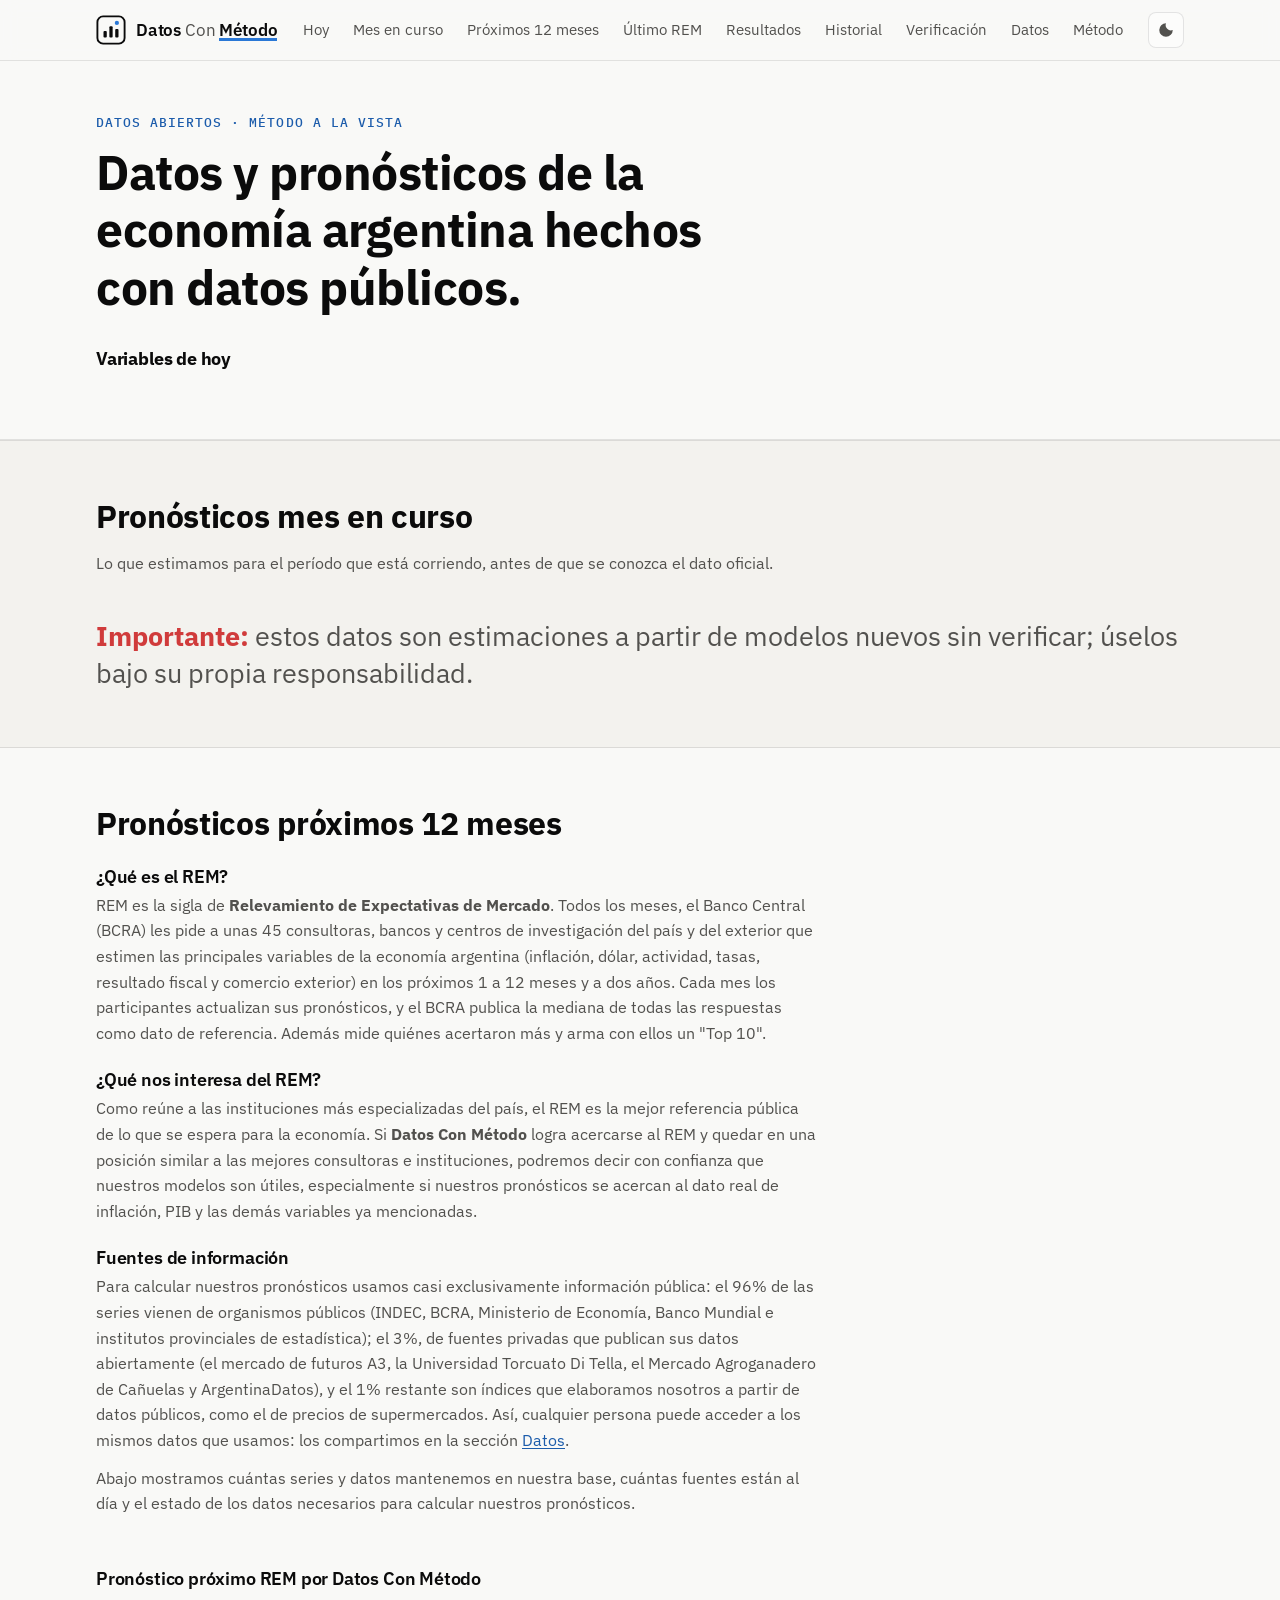
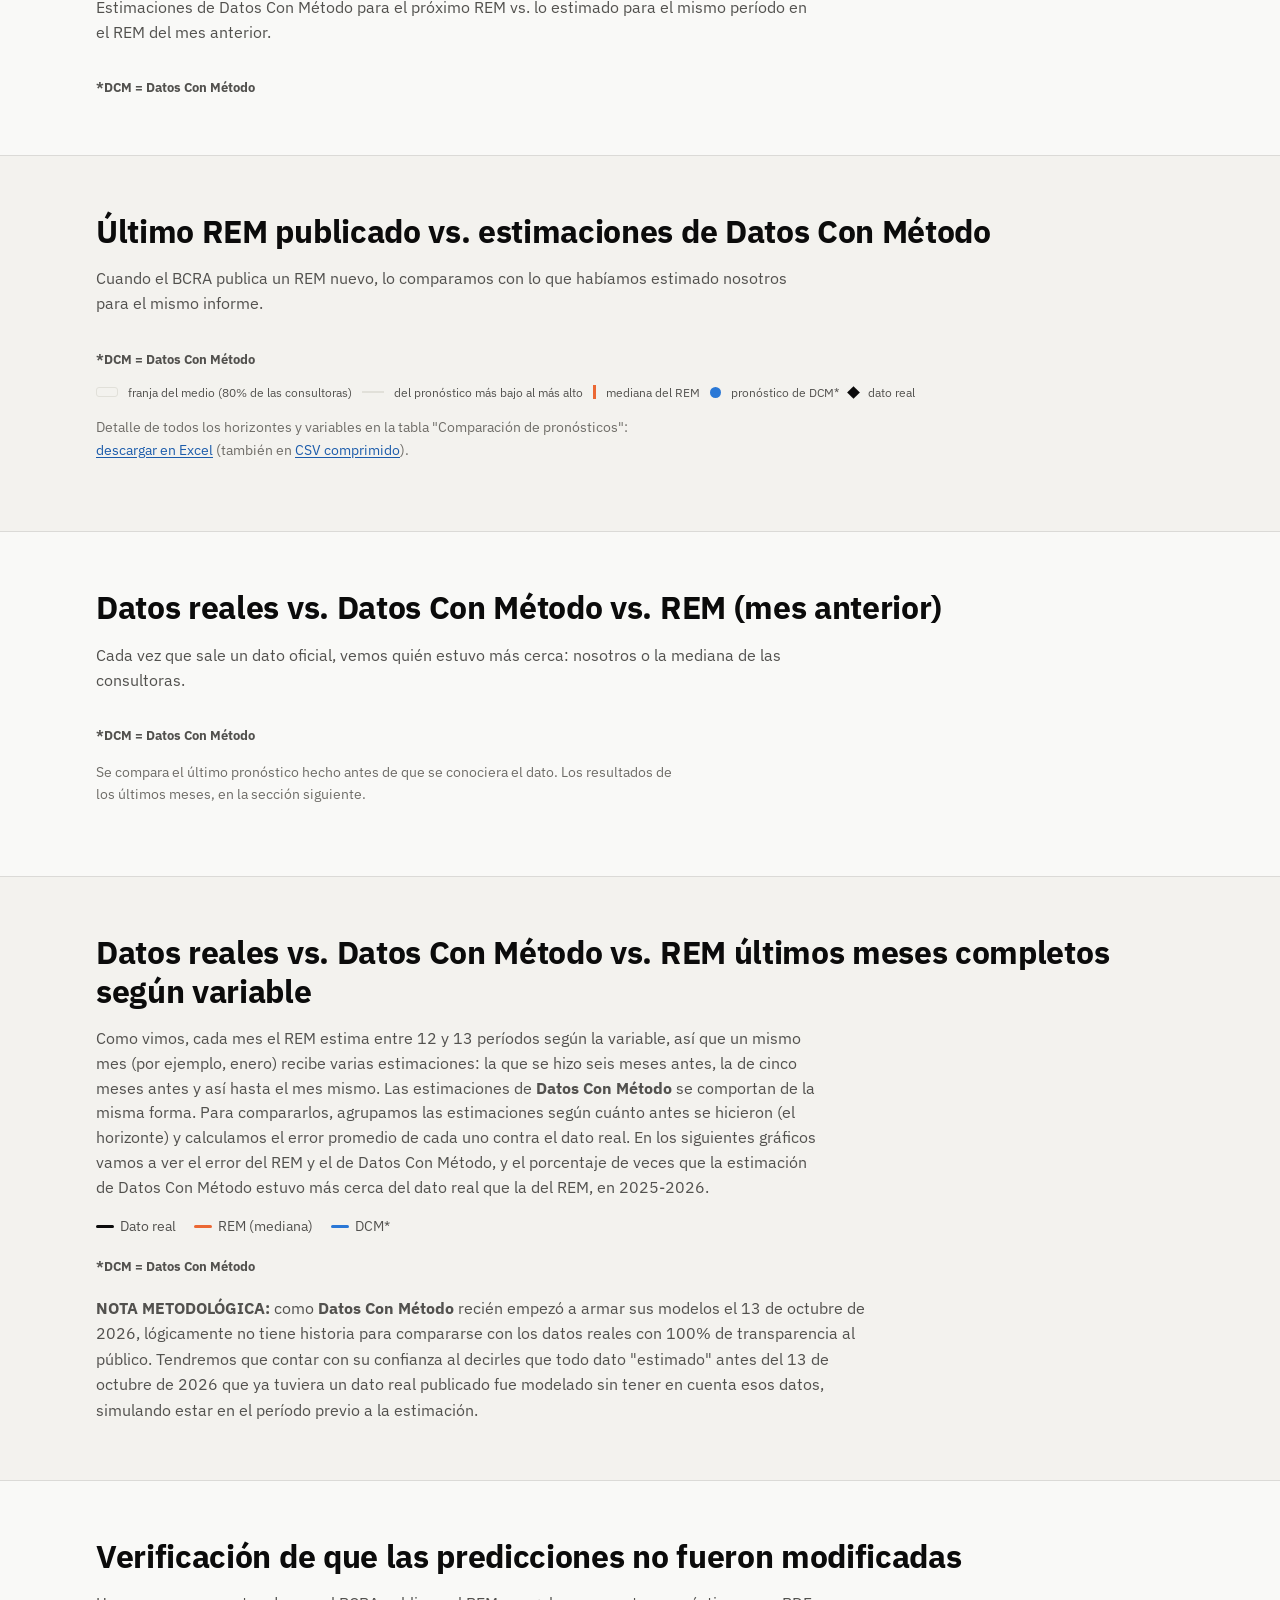
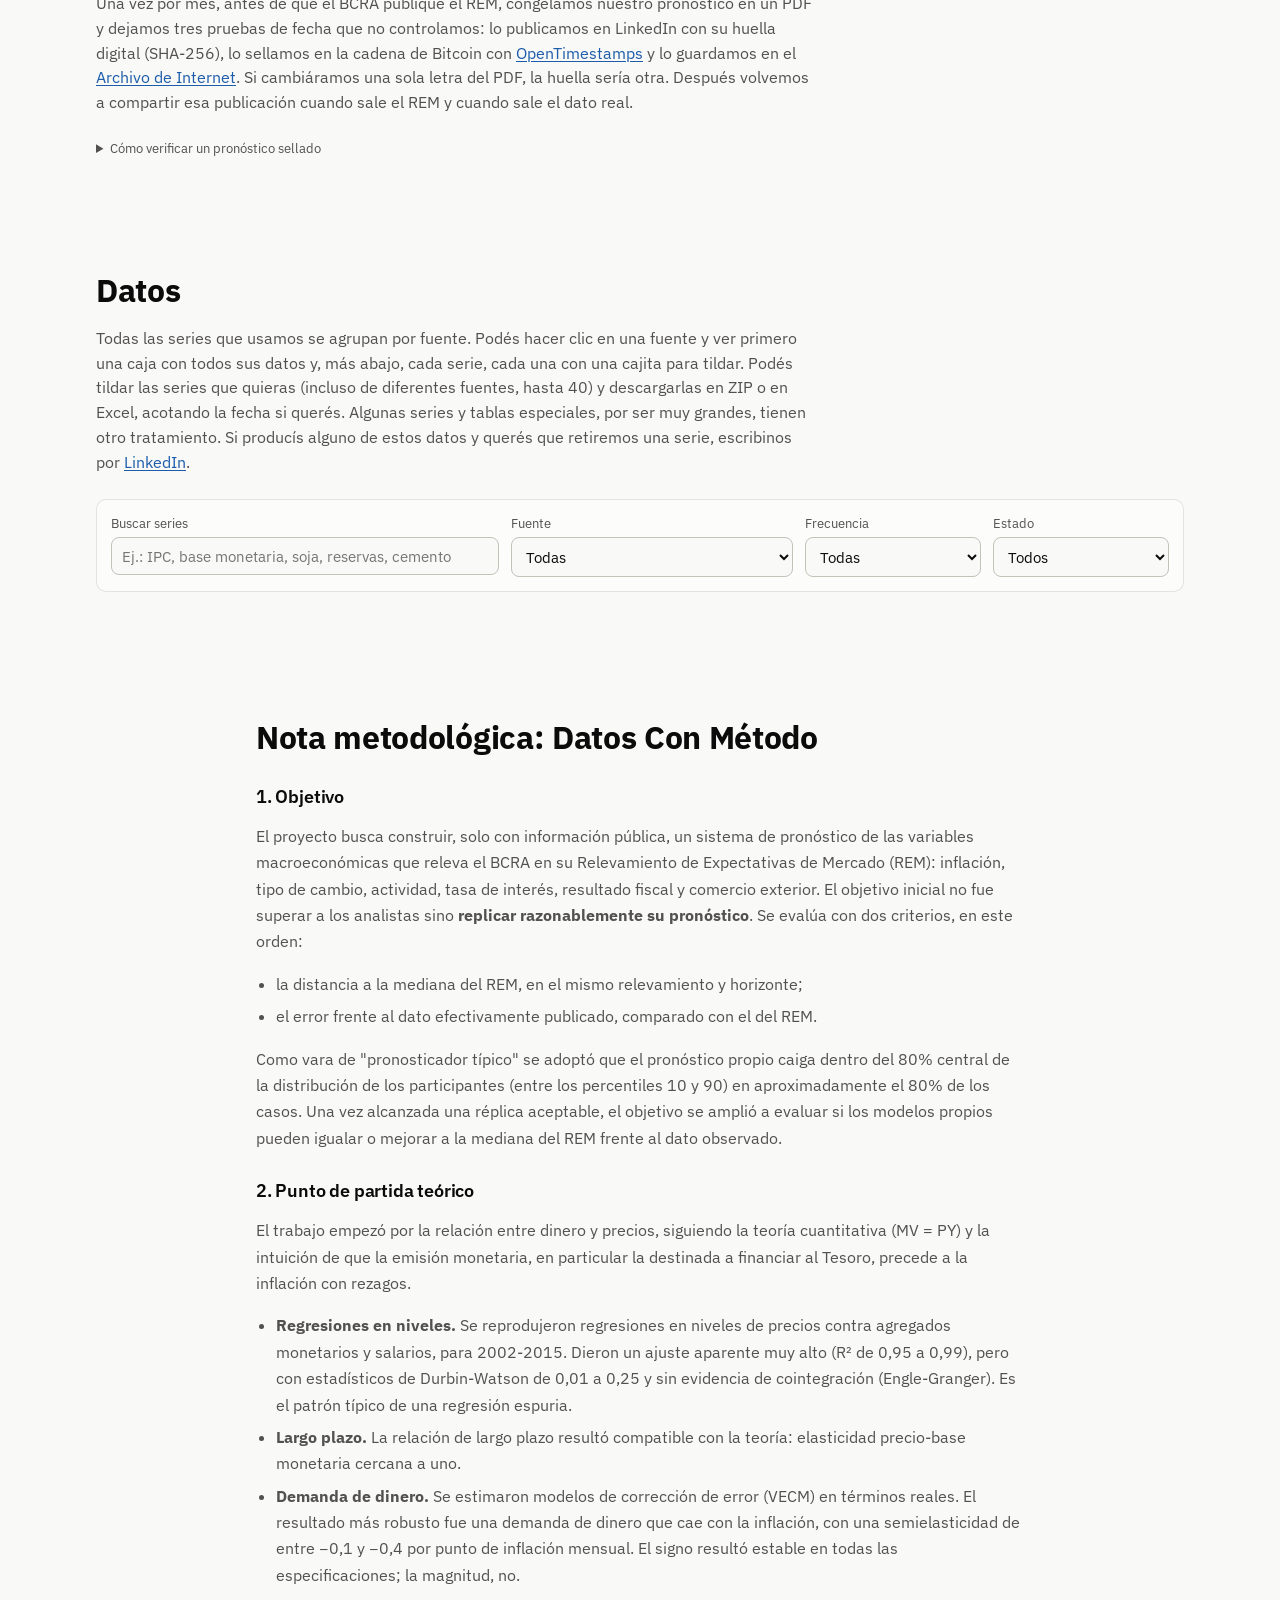
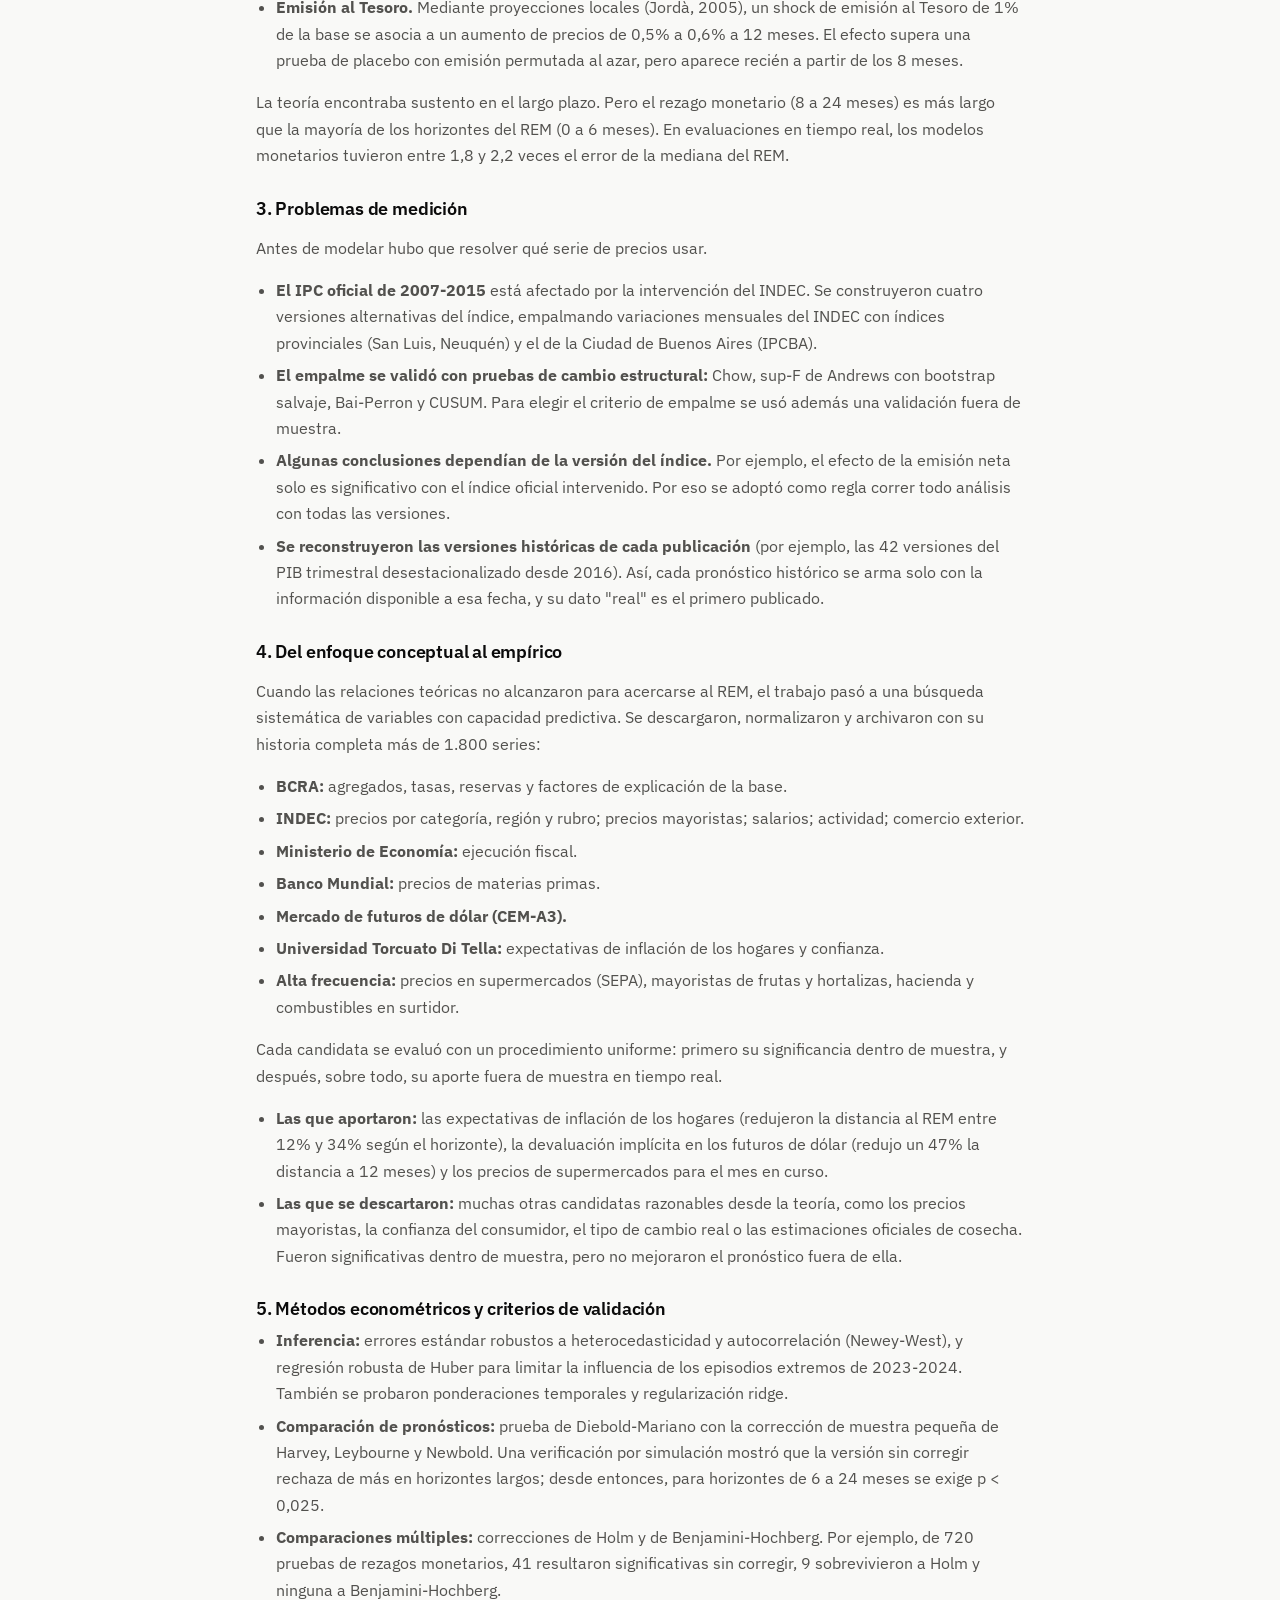
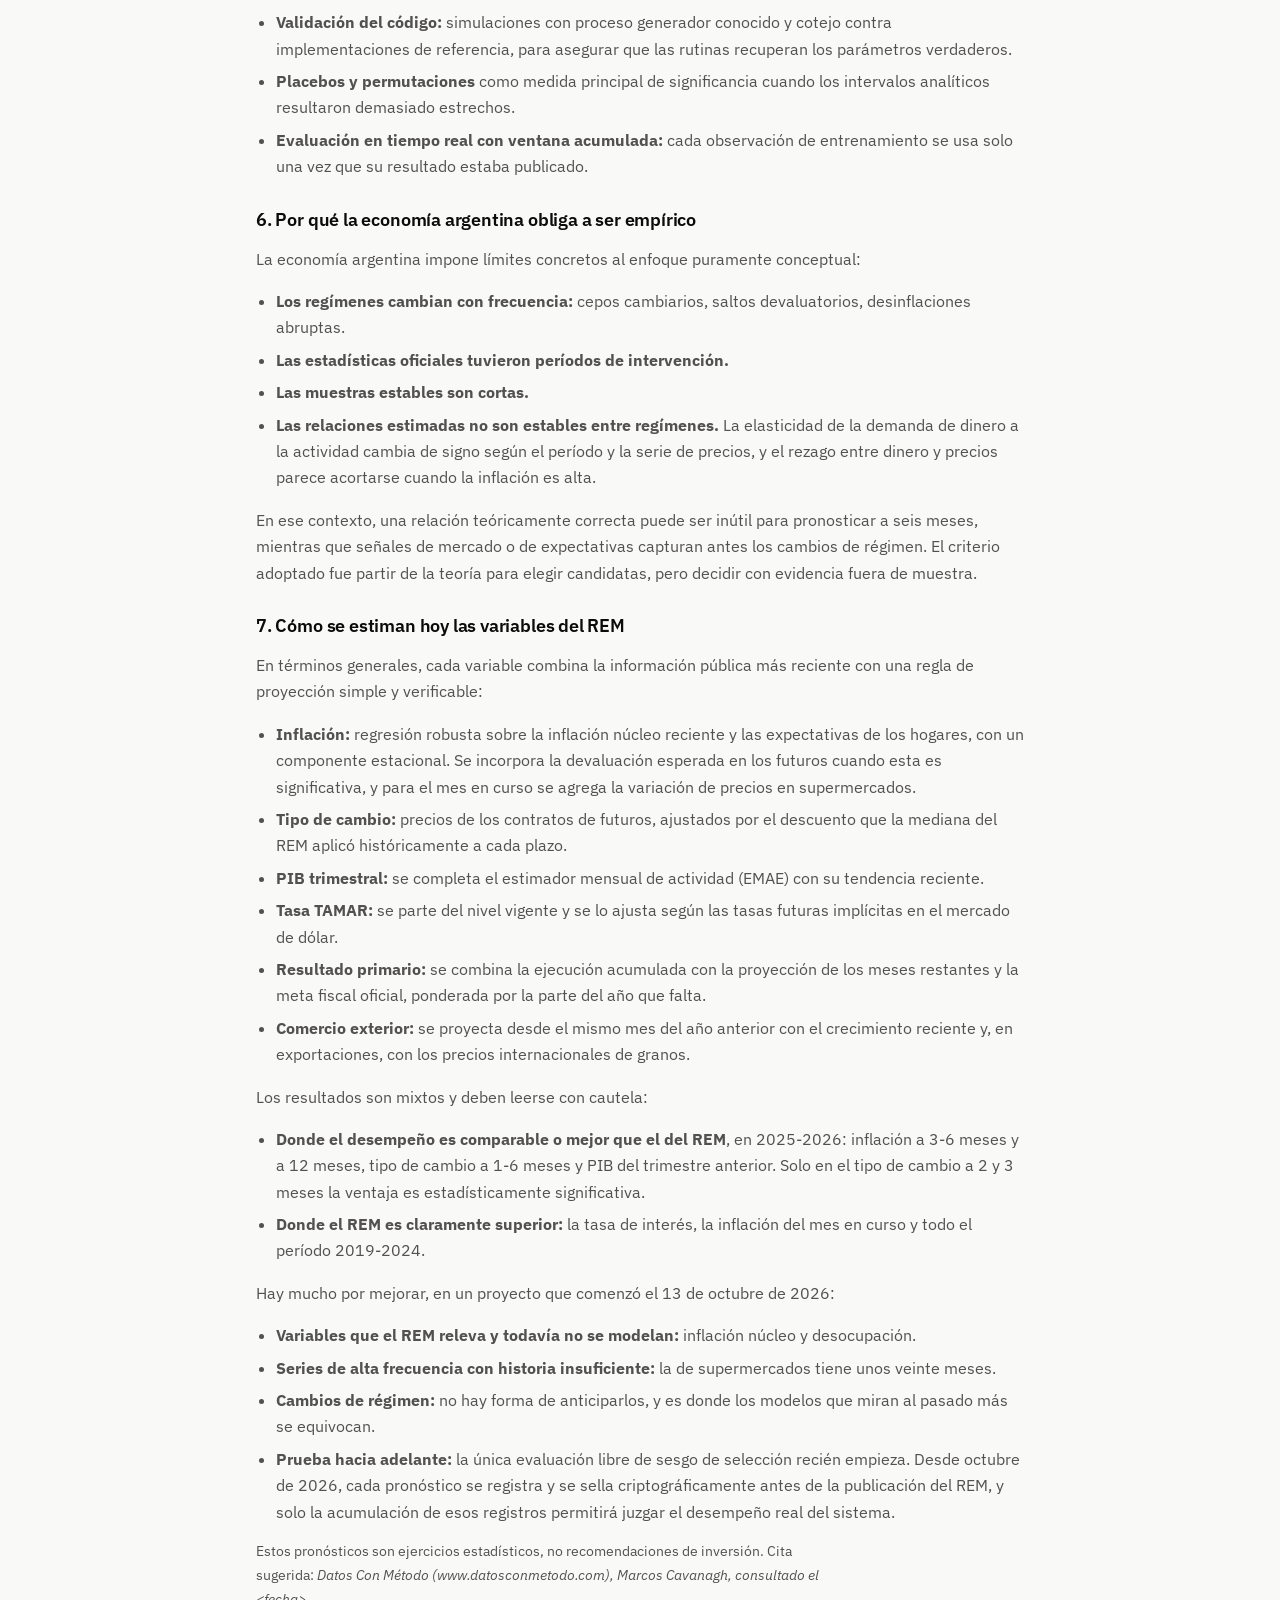
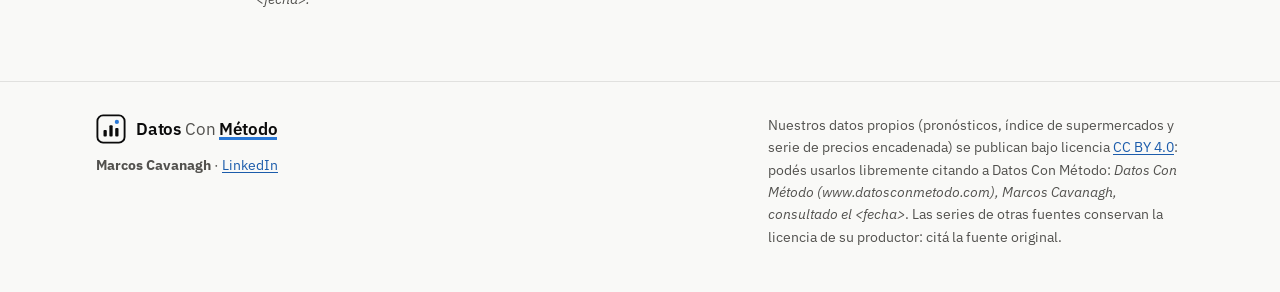
==== commit 13f2a740: "Actualización automática 2026-10-24 17:50" ====
--- a/sitio/index.html
+++ b/sitio/index.html
@@ -130,7 +130,7 @@
       </div>
       <div id="bloques"></div>
       <p class="nota-dcm"><strong>*DCM = Datos Con Método</strong></p>
-      <p class="aviso-historia">Como <strong>Datos Con Método</strong> recién empezó a armar sus modelos el 10 de octubre de 2026, lógicamente no tiene historia para compararse con los datos reales con 100% de transparencia al público. Tendremos que contar con su confianza al decirles que todo dato "estimado" antes del 10 de octubre de 2026 que ya tuviera un dato real publicado fue modelado sin tener en cuenta esos datos, simulando estar en el período previo a la estimación.</p>
+      <p class="aviso-historia"><strong>NOTA METODOLÓGICA:</strong> como <strong>Datos Con Método</strong> recién empezó a armar sus modelos el 13 de octubre de 2026, lógicamente no tiene historia para compararse con los datos reales con 100% de transparencia al público. Tendremos que contar con su confianza al decirles que todo dato "estimado" antes del 13 de octubre de 2026 que ya tuviera un dato real publicado fue modelado sin tener en cuenta esos datos, simulando estar en el período previo a la estimación.</p>
     </div>
   </section>
 
@@ -153,7 +153,7 @@
   <section id="datos" class="seccion">
     <div class="envoltura">
       <h2>Datos</h2>
-      <p class="intro">Todas las series que usamos, agrupadas por fuente. Cada serie se baja sola (ZIP con CSV, o Excel) o junto con otras (marcalas y elegí el período abajo). Cada fuente muestra si está al día, cuándo fue su último dato y cuándo lo bajamos. Si producís alguno de estos datos y querés que retiremos una serie, escribinos por <a href="https://www.linkedin.com/in/marcoscav" rel="noopener">LinkedIn</a>.</p>
+      <p class="intro">Todas las series que usamos se agrupan por fuente. Podés hacer clic en una fuente y ver primero una caja con todos sus datos y, más abajo, cada serie, cada una con una cajita para tildar. Podés tildar las series que quieras (incluso de diferentes fuentes, hasta 40) y descargarlas en ZIP o en Excel, acotando la fecha si querés. Algunas series y tablas especiales, por ser muy grandes, tienen otro tratamiento. Si producís alguno de estos datos y querés que retiremos una serie, escribinos por <a href="https://www.linkedin.com/in/marcoscav" rel="noopener">LinkedIn</a>.</p>
       <div class="buscador">
         <label class="campo campo-busca"><span>Buscar series</span><input id="busca" type="search" placeholder="Ej.: IPC, base monetaria, soja, reservas, cemento" autocomplete="off"></label>
         <label class="campo"><span>Fuente</span><select id="f-fuente"><option value="">Todas</option></select></label>
@@ -177,17 +177,96 @@
   </div>
 
   <section id="metodo" class="seccion">
-    <div class="envoltura metodo">
-      <h2>Método Resumido</h2>
-      <div class="principios">
-        <div><h3>Solo datos públicos</h3><p>Usamos series de organismos oficiales (INDEC, BCRA, Ministerio de Economía, institutos provinciales) siempre que existan. Fuentes de terceros, solo para lo que no publica ningún organismo, y siempre citadas.</p></div>
-        <div><h3>Registro antes del REM</h3><p>El pronóstico de cada mes queda guardado con fecha y hora antes de que salga el REM. Ese registro no se borra: es la prueba hacia adelante, y se puede descargar.</p></div>
-        <div><h3>Tiempo real</h3><p>Para evaluar el pasado, cada pronóstico se reconstruye solo con lo que estaba publicado en esa fecha. Nada de usar datos que llegaron después.</p></div>
-        <div><h3>Errores a la vista</h3><p>Mostramos el error contra el dato real al lado del error del REM, también cuando el REM es mejor, que en muchos casos lo es.</p></div>
-      </div>
-      <h3>Qué pronosticamos y cómo</h3>
-      <ul class="modelos" id="modelos"></ul>
-      <p class="nota">El REM es el Relevamiento de Expectativas de Mercado del BCRA: la mediana de lo que esperan unas 40 consultoras y bancos. Estos pronósticos son ejercicios estadísticos, no recomendaciones de inversión. Cita sugerida: <em>Datos Con Método (www.datosconmetodo.com), Marcos Cavanagh, consultado el &lt;fecha&gt;.</em></p>
+    <div class="envoltura metodo nota-met">
+      <h2>Nota metodológica: Datos Con Método</h2>
+
+      <h3>1. Objetivo</h3>
+      <p>El proyecto busca construir, solo con información pública, un sistema de pronóstico de las variables macroeconómicas que releva el BCRA en su Relevamiento de Expectativas de Mercado (REM): inflación, tipo de cambio, actividad, tasa de interés, resultado fiscal y comercio exterior. El objetivo inicial no fue superar a los analistas sino <strong>replicar razonablemente su pronóstico</strong>. Se evalúa con dos criterios, en este orden:</p>
+      <ul>
+        <li>la distancia a la mediana del REM, en el mismo relevamiento y horizonte;</li>
+        <li>el error frente al dato efectivamente publicado, comparado con el del REM.</li>
+      </ul>
+      <p>Como vara de "pronosticador típico" se adoptó que el pronóstico propio caiga dentro del 80% central de la distribución de los participantes (entre los percentiles 10 y 90) en aproximadamente el 80% de los casos. Una vez alcanzada una réplica aceptable, el objetivo se amplió a evaluar si los modelos propios pueden igualar o mejorar a la mediana del REM frente al dato observado.</p>
+
+      <h3>2. Punto de partida teórico</h3>
+      <p>El trabajo empezó por la relación entre dinero y precios, siguiendo la teoría cuantitativa (MV = PY) y la intuición de que la emisión monetaria, en particular la destinada a financiar al Tesoro, precede a la inflación con rezagos.</p>
+      <ul>
+        <li><strong>Regresiones en niveles.</strong> Se reprodujeron regresiones en niveles de precios contra agregados monetarios y salarios, para 2002-2015. Dieron un ajuste aparente muy alto (R² de 0,95 a 0,99), pero con estadísticos de Durbin-Watson de 0,01 a 0,25 y sin evidencia de cointegración (Engle-Granger). Es el patrón típico de una regresión espuria.</li>
+        <li><strong>Largo plazo.</strong> La relación de largo plazo resultó compatible con la teoría: elasticidad precio-base monetaria cercana a uno.</li>
+        <li><strong>Demanda de dinero.</strong> Se estimaron modelos de corrección de error (VECM) en términos reales. El resultado más robusto fue una demanda de dinero que cae con la inflación, con una semielasticidad de entre −0,1 y −0,4 por punto de inflación mensual. El signo resultó estable en todas las especificaciones; la magnitud, no.</li>
+        <li><strong>Emisión al Tesoro.</strong> Mediante proyecciones locales (Jordà, 2005), un shock de emisión al Tesoro de 1% de la base se asocia a un aumento de precios de 0,5% a 0,6% a 12 meses. El efecto supera una prueba de placebo con emisión permutada al azar, pero aparece recién a partir de los 8 meses.</li>
+      </ul>
+      <p>La teoría encontraba sustento en el largo plazo. Pero el rezago monetario (8 a 24 meses) es más largo que la mayoría de los horizontes del REM (0 a 6 meses). En evaluaciones en tiempo real, los modelos monetarios tuvieron entre 1,8 y 2,2 veces el error de la mediana del REM.</p>
+
+      <h3>3. Problemas de medición</h3>
+      <p>Antes de modelar hubo que resolver qué serie de precios usar.</p>
+      <ul>
+        <li><strong>El IPC oficial de 2007-2015</strong> está afectado por la intervención del INDEC. Se construyeron cuatro versiones alternativas del índice, empalmando variaciones mensuales del INDEC con índices provinciales (San Luis, Neuquén) y el de la Ciudad de Buenos Aires (IPCBA).</li>
+        <li><strong>El empalme se validó con pruebas de cambio estructural:</strong> Chow, sup-F de Andrews con bootstrap salvaje, Bai-Perron y CUSUM. Para elegir el criterio de empalme se usó además una validación fuera de muestra.</li>
+        <li><strong>Algunas conclusiones dependían de la versión del índice.</strong> Por ejemplo, el efecto de la emisión neta solo es significativo con el índice oficial intervenido. Por eso se adoptó como regla correr todo análisis con todas las versiones.</li>
+        <li><strong>Se reconstruyeron las versiones históricas de cada publicación</strong> (por ejemplo, las 42 versiones del PIB trimestral desestacionalizado desde 2016). Así, cada pronóstico histórico se arma solo con la información disponible a esa fecha, y su dato "real" es el primero publicado.</li>
+      </ul>
+
+      <h3>4. Del enfoque conceptual al empírico</h3>
+      <p>Cuando las relaciones teóricas no alcanzaron para acercarse al REM, el trabajo pasó a una búsqueda sistemática de variables con capacidad predictiva. Se descargaron, normalizaron y archivaron con su historia completa más de 1.800 series:</p>
+      <ul>
+        <li><strong>BCRA:</strong> agregados, tasas, reservas y factores de explicación de la base.</li>
+        <li><strong>INDEC:</strong> precios por categoría, región y rubro; precios mayoristas; salarios; actividad; comercio exterior.</li>
+        <li><strong>Ministerio de Economía:</strong> ejecución fiscal.</li>
+        <li><strong>Banco Mundial:</strong> precios de materias primas.</li>
+        <li><strong>Mercado de futuros de dólar (CEM-A3).</strong></li>
+        <li><strong>Universidad Torcuato Di Tella:</strong> expectativas de inflación de los hogares y confianza.</li>
+        <li><strong>Alta frecuencia:</strong> precios en supermercados (SEPA), mayoristas de frutas y hortalizas, hacienda y combustibles en surtidor.</li>
+      </ul>
+      <p>Cada candidata se evaluó con un procedimiento uniforme: primero su significancia dentro de muestra, y después, sobre todo, su aporte fuera de muestra en tiempo real.</p>
+      <ul>
+        <li><strong>Las que aportaron:</strong> las expectativas de inflación de los hogares (redujeron la distancia al REM entre 12% y 34% según el horizonte), la devaluación implícita en los futuros de dólar (redujo un 47% la distancia a 12 meses) y los precios de supermercados para el mes en curso.</li>
+        <li><strong>Las que se descartaron:</strong> muchas otras candidatas razonables desde la teoría, como los precios mayoristas, la confianza del consumidor, el tipo de cambio real o las estimaciones oficiales de cosecha. Fueron significativas dentro de muestra, pero no mejoraron el pronóstico fuera de ella.</li>
+      </ul>
+
+      <h3>5. Métodos econométricos y criterios de validación</h3>
+      <ul>
+        <li><strong>Inferencia:</strong> errores estándar robustos a heterocedasticidad y autocorrelación (Newey-West), y regresión robusta de Huber para limitar la influencia de los episodios extremos de 2023-2024. También se probaron ponderaciones temporales y regularización ridge.</li>
+        <li><strong>Comparación de pronósticos:</strong> prueba de Diebold-Mariano con la corrección de muestra pequeña de Harvey, Leybourne y Newbold. Una verificación por simulación mostró que la versión sin corregir rechaza de más en horizontes largos; desde entonces, para horizontes de 6 a 24 meses se exige p &lt; 0,025.</li>
+        <li><strong>Comparaciones múltiples:</strong> correcciones de Holm y de Benjamini-Hochberg. Por ejemplo, de 720 pruebas de rezagos monetarios, 41 resultaron significativas sin corregir, 9 sobrevivieron a Holm y ninguna a Benjamini-Hochberg.</li>
+        <li><strong>Validación del código:</strong> simulaciones con proceso generador conocido y cotejo contra implementaciones de referencia, para asegurar que las rutinas recuperan los parámetros verdaderos.</li>
+        <li><strong>Placebos y permutaciones</strong> como medida principal de significancia cuando los intervalos analíticos resultaron demasiado estrechos.</li>
+        <li><strong>Evaluación en tiempo real con ventana acumulada:</strong> cada observación de entrenamiento se usa solo una vez que su resultado estaba publicado.</li>
+      </ul>
+
+      <h3>6. Por qué la economía argentina obliga a ser empírico</h3>
+      <p>La economía argentina impone límites concretos al enfoque puramente conceptual:</p>
+      <ul>
+        <li><strong>Los regímenes cambian con frecuencia:</strong> cepos cambiarios, saltos devaluatorios, desinflaciones abruptas.</li>
+        <li><strong>Las estadísticas oficiales tuvieron períodos de intervención.</strong></li>
+        <li><strong>Las muestras estables son cortas.</strong></li>
+        <li><strong>Las relaciones estimadas no son estables entre regímenes.</strong> La elasticidad de la demanda de dinero a la actividad cambia de signo según el período y la serie de precios, y el rezago entre dinero y precios parece acortarse cuando la inflación es alta.</li>
+      </ul>
+      <p>En ese contexto, una relación teóricamente correcta puede ser inútil para pronosticar a seis meses, mientras que señales de mercado o de expectativas capturan antes los cambios de régimen. El criterio adoptado fue partir de la teoría para elegir candidatas, pero decidir con evidencia fuera de muestra.</p>
+
+      <h3>7. Cómo se estiman hoy las variables del REM</h3>
+      <p>En términos generales, cada variable combina la información pública más reciente con una regla de proyección simple y verificable:</p>
+      <ul>
+        <li><strong>Inflación:</strong> regresión robusta sobre la inflación núcleo reciente y las expectativas de los hogares, con un componente estacional. Se incorpora la devaluación esperada en los futuros cuando esta es significativa, y para el mes en curso se agrega la variación de precios en supermercados.</li>
+        <li><strong>Tipo de cambio:</strong> precios de los contratos de futuros, ajustados por el descuento que la mediana del REM aplicó históricamente a cada plazo.</li>
+        <li><strong>PIB trimestral:</strong> se completa el estimador mensual de actividad (EMAE) con su tendencia reciente.</li>
+        <li><strong>Tasa TAMAR:</strong> se parte del nivel vigente y se lo ajusta según las tasas futuras implícitas en el mercado de dólar.</li>
+        <li><strong>Resultado primario:</strong> se combina la ejecución acumulada con la proyección de los meses restantes y la meta fiscal oficial, ponderada por la parte del año que falta.</li>
+        <li><strong>Comercio exterior:</strong> se proyecta desde el mismo mes del año anterior con el crecimiento reciente y, en exportaciones, con los precios internacionales de granos.</li>
+      </ul>
+      <p>Los resultados son mixtos y deben leerse con cautela:</p>
+      <ul>
+        <li><strong>Donde el desempeño es comparable o mejor que el del REM</strong>, en 2025-2026: inflación a 3-6 meses y a 12 meses, tipo de cambio a 1-6 meses y PIB del trimestre anterior. Solo en el tipo de cambio a 2 y 3 meses la ventaja es estadísticamente significativa.</li>
+        <li><strong>Donde el REM es claramente superior:</strong> la tasa de interés, la inflación del mes en curso y todo el período 2019-2024.</li>
+      </ul>
+      <p>Hay mucho por mejorar, en un proyecto que comenzó el 13 de octubre de 2026:</p>
+      <ul>
+        <li><strong>Variables que el REM releva y todavía no se modelan:</strong> inflación núcleo y desocupación.</li>
+        <li><strong>Series de alta frecuencia con historia insuficiente:</strong> la de supermercados tiene unos veinte meses.</li>
+        <li><strong>Cambios de régimen:</strong> no hay forma de anticiparlos, y es donde los modelos que miran al pasado más se equivocan.</li>
+        <li><strong>Prueba hacia adelante:</strong> la única evaluación libre de sesgo de selección recién empieza. Desde octubre de 2026, cada pronóstico se registra y se sella criptográficamente antes de la publicación del REM, y solo la acumulación de esos registros permitirá juzgar el desempeño real del sistema.</li>
+      </ul>
+      <p class="nota">Estos pronósticos son ejercicios estadísticos, no recomendaciones de inversión. Cita sugerida: <em>Datos Con Método (www.datosconmetodo.com), Marcos Cavanagh, consultado el &lt;fecha&gt;.</em></p>
     </div>
   </section>
 </main>
@@ -195,11 +274,20 @@
 <footer class="pie">
   <div class="envoltura pie-in">
     <div>
-      <p class="pie-marca">Datos Con Método</p>
-      <p>Hecho por <strong>Marcos Cavanagh</strong> · <a href="https://www.linkedin.com/in/marcoscav" rel="noopener">LinkedIn</a></p>
+      <a class="marca pie-logo" href="#" aria-label="Datos Con Método, volver al inicio">
+        <svg class="marca-logo" viewBox="0 0 32 32" aria-hidden="true">
+          <rect x="1.5" y="1.5" width="29" height="29" rx="6" fill="none" stroke="currentColor" stroke-width="2"/>
+          <rect x="8" y="17" width="3.5" height="7" rx="1" fill="currentColor"/>
+          <rect x="14.25" y="12" width="3.5" height="12" rx="1" fill="currentColor"/>
+          <rect x="20.5" y="15" width="3.5" height="9" rx="1" fill="currentColor"/>
+          <circle cx="22.25" cy="8.5" r="2.25" class="marca-punto"/>
+        </svg>
+        <span class="marca-txt">Datos <span class="marca-con">Con</span> <span class="marca-metodo">Método</span></span>
+      </a>
+      <p><strong>Marcos Cavanagh</strong> · <a href="https://www.linkedin.com/in/marcoscav" rel="noopener">LinkedIn</a></p>
     </div>
     <div class="pie-txt">
-      <p>Nuestros datos propios (pronósticos, índice de supermercados y serie de precios encadenada) se publican bajo licencia <a href="https://creativecommons.org/licenses/by/4.0/deed.es" rel="license noopener">CC BY 4.0</a>: podés usarlos libremente citando a Datos Con Método. Las series de otras fuentes conservan la licencia de su productor: citá la fuente original.</p>
+      <p>Nuestros datos propios (pronósticos, índice de supermercados y serie de precios encadenada) se publican bajo licencia <a href="https://creativecommons.org/licenses/by/4.0/deed.es" rel="license noopener">CC BY 4.0</a>: podés usarlos libremente citando a Datos Con Método: <em>Datos Con Método (www.datosconmetodo.com), Marcos Cavanagh, consultado el &lt;fecha&gt;</em>. Las series de otras fuentes conservan la licencia de su productor: citá la fuente original.</p>
       <p id="pie-act"></p>
     </div>
   </div>
--- a/sitio/estilo.css
+++ b/sitio/estilo.css
@@ -352,3 +352,13 @@
 .aviso-modelos strong { color: var(--critico); }
 
 .aviso-historia { max-width: 78ch; color: var(--tinta-2); line-height: 1.6; margin: 18px 0 0; }
+
+/* logo en el pie */
+.pie-logo { display: inline-flex; margin: 0 0 10px; }
+
+/* nota metodológica (sección Método) */
+.nota-met { max-width: 80ch; }
+.nota-met h3 { font-size: 1.15rem; margin: 28px 0 8px; }
+.nota-met p, .nota-met li { color: var(--tinta-2); line-height: 1.65; }
+.nota-met ul { padding-left: 20px; margin: 0 0 12px; }
+.nota-met li { margin: 0 0 6px; }
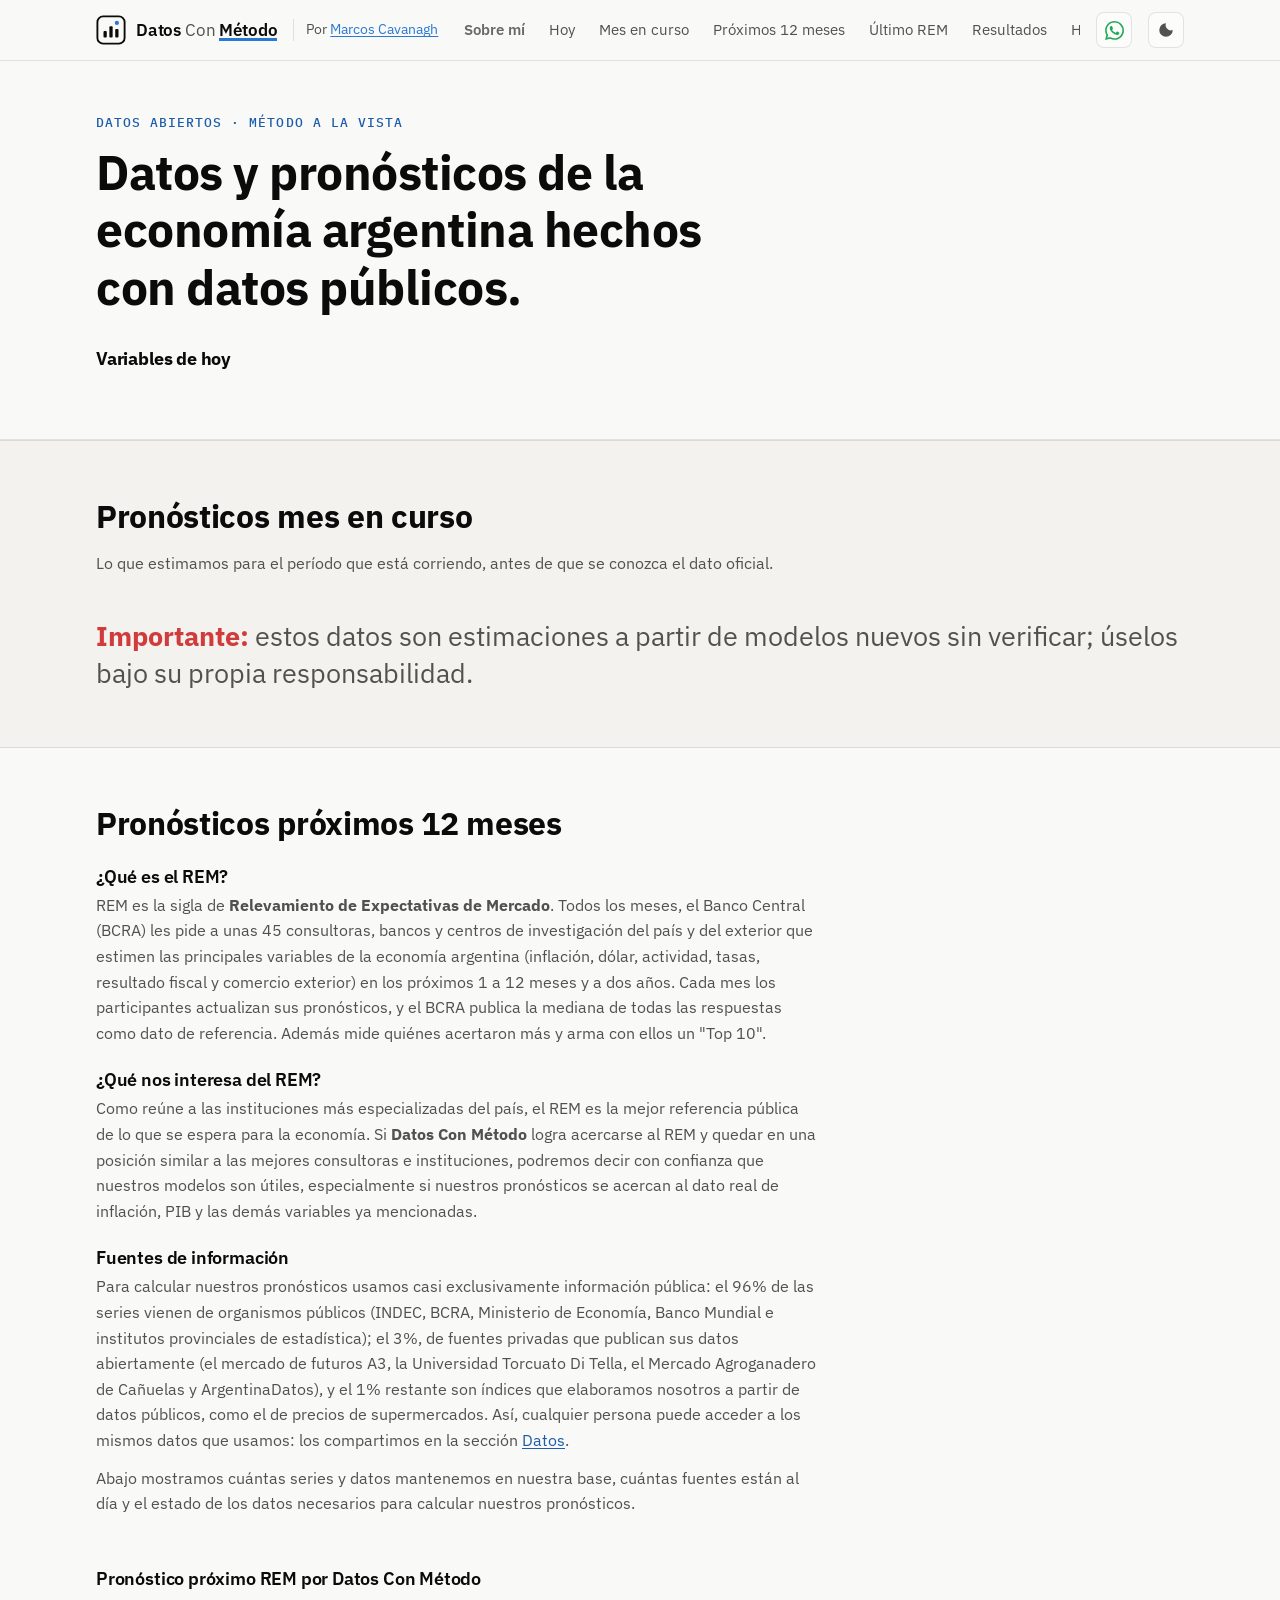
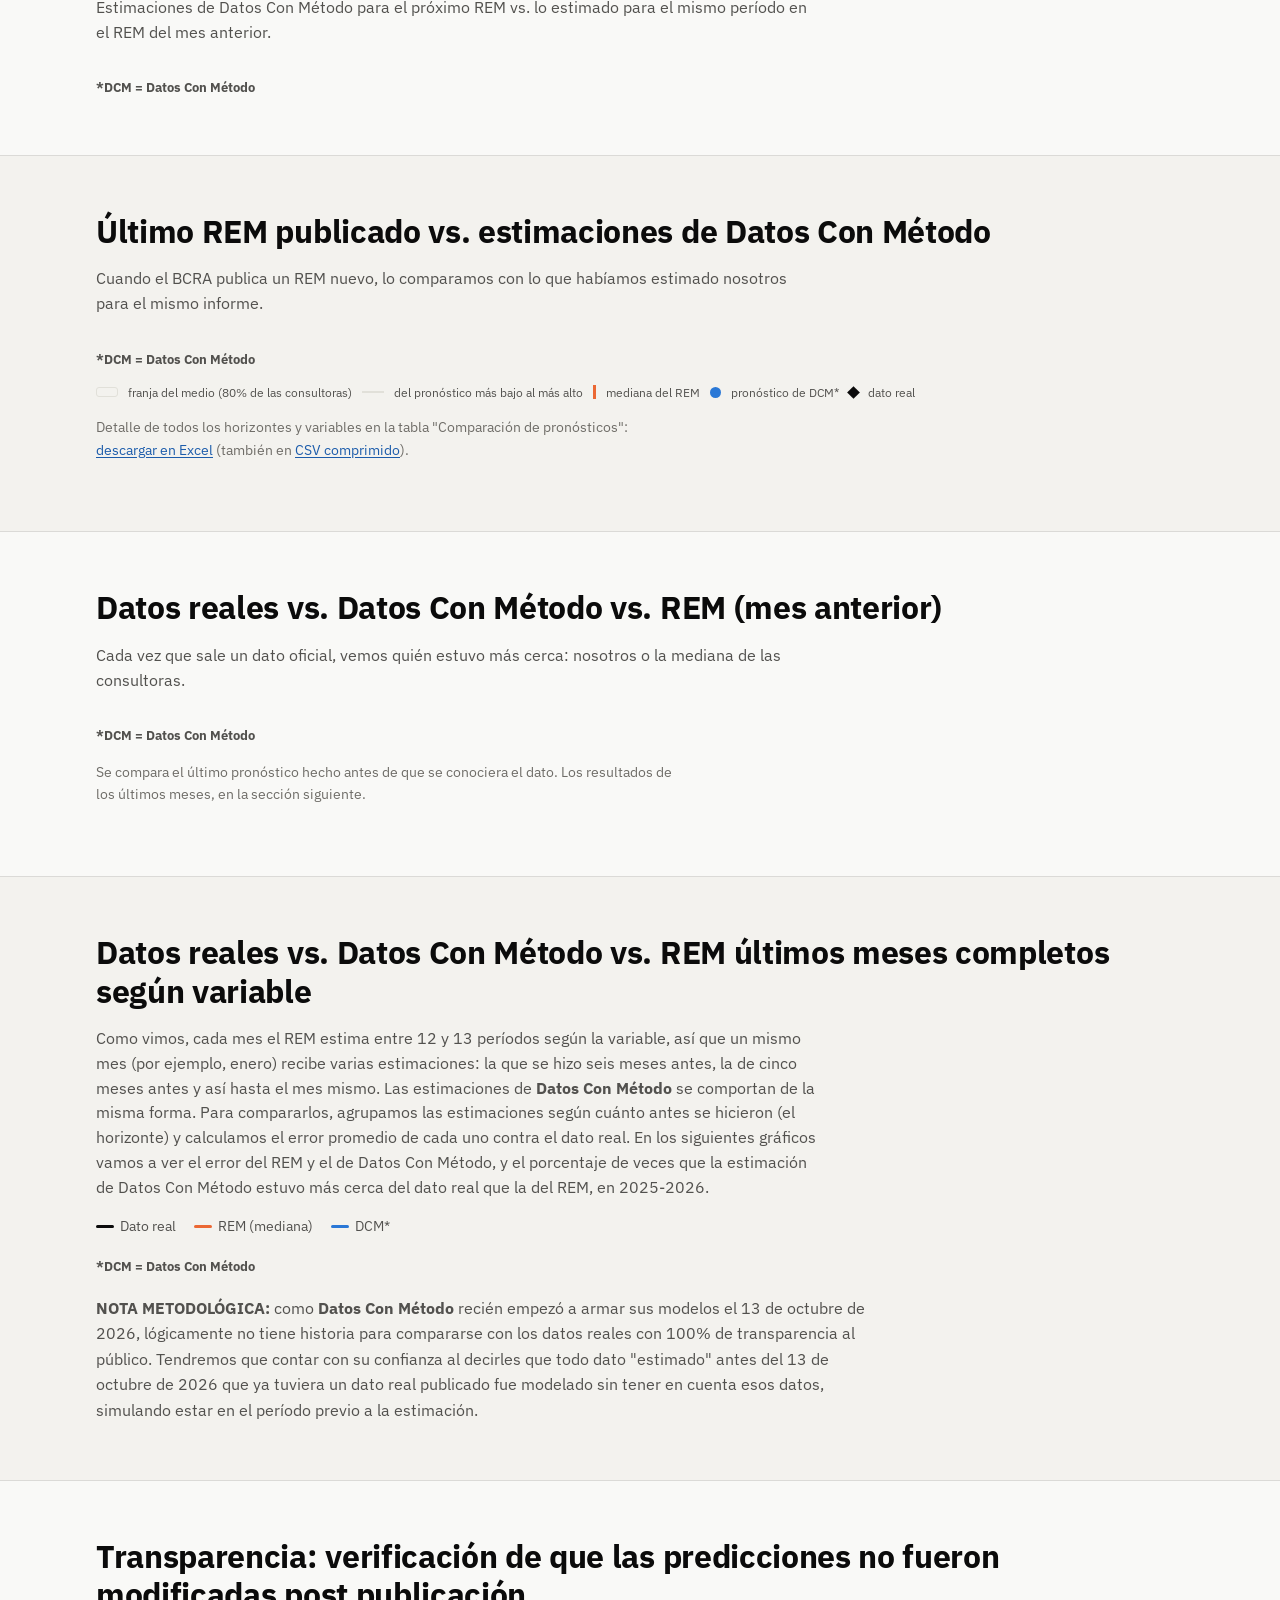
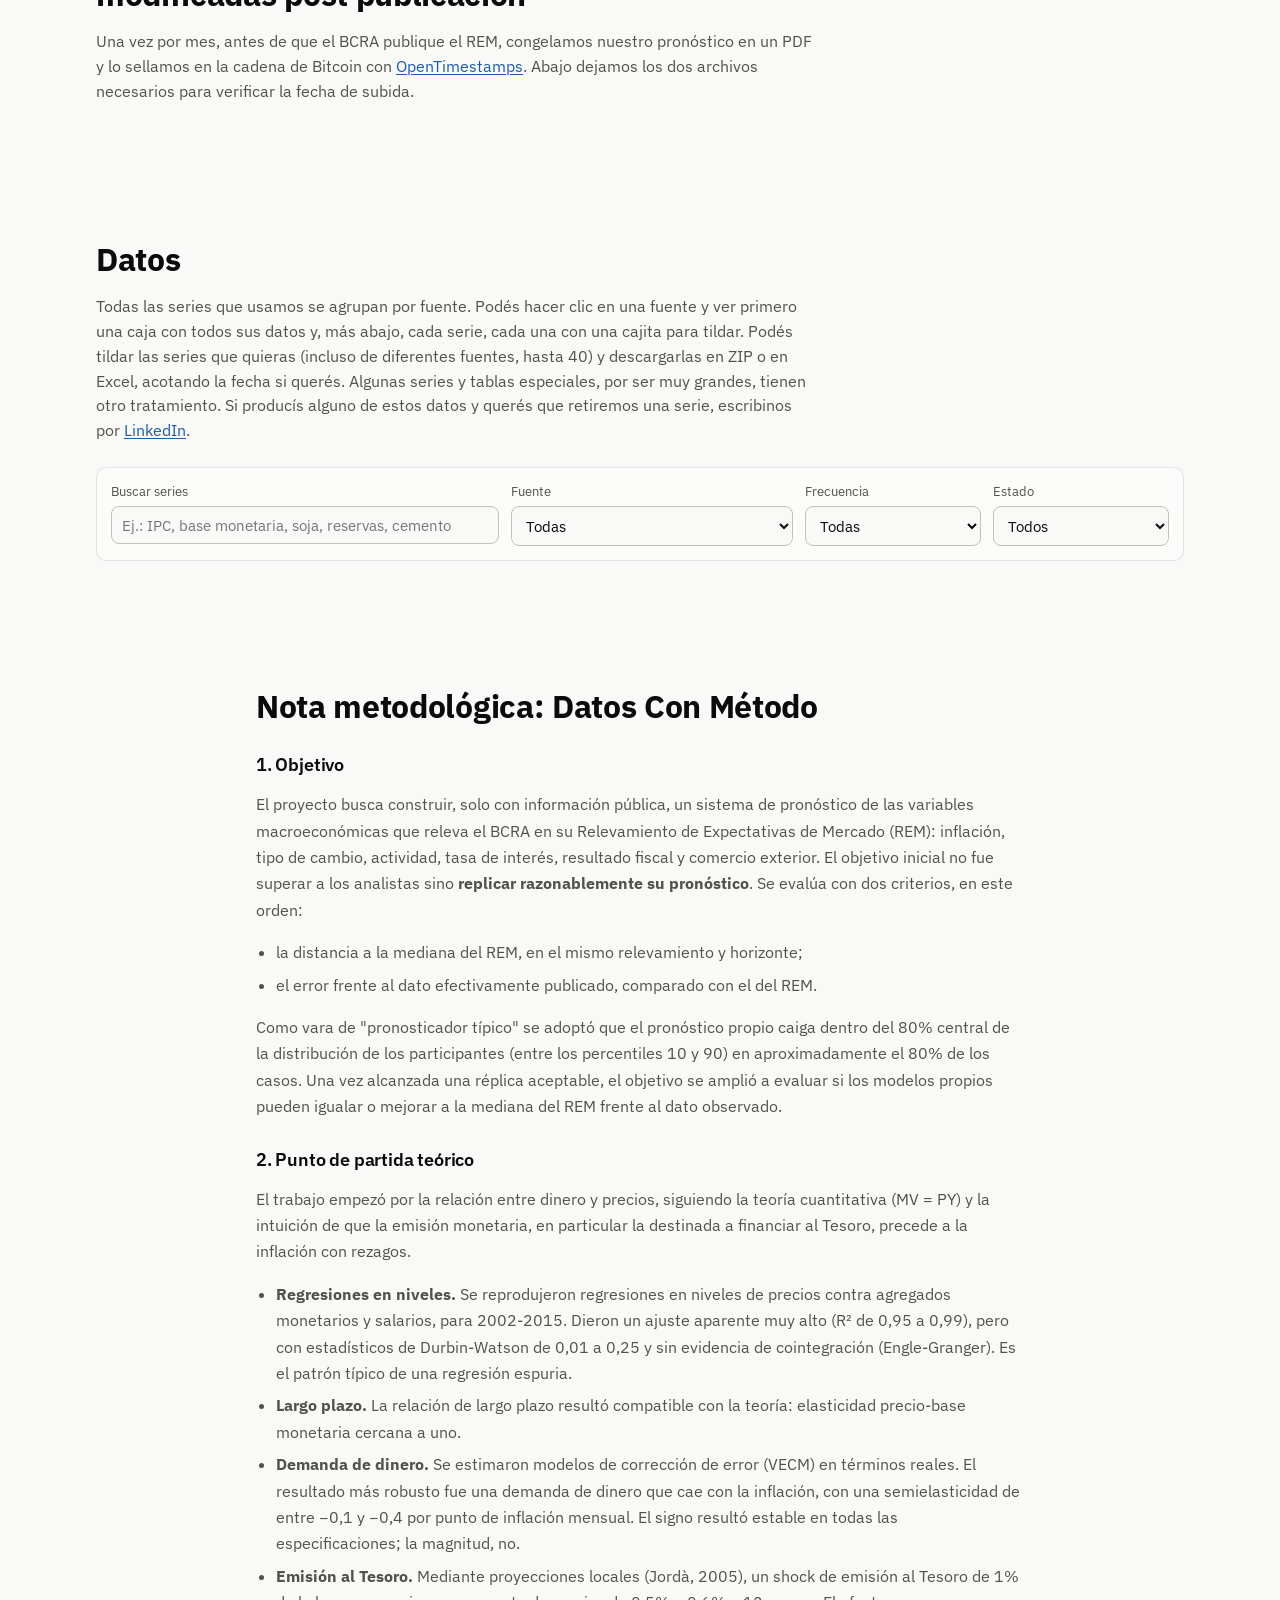
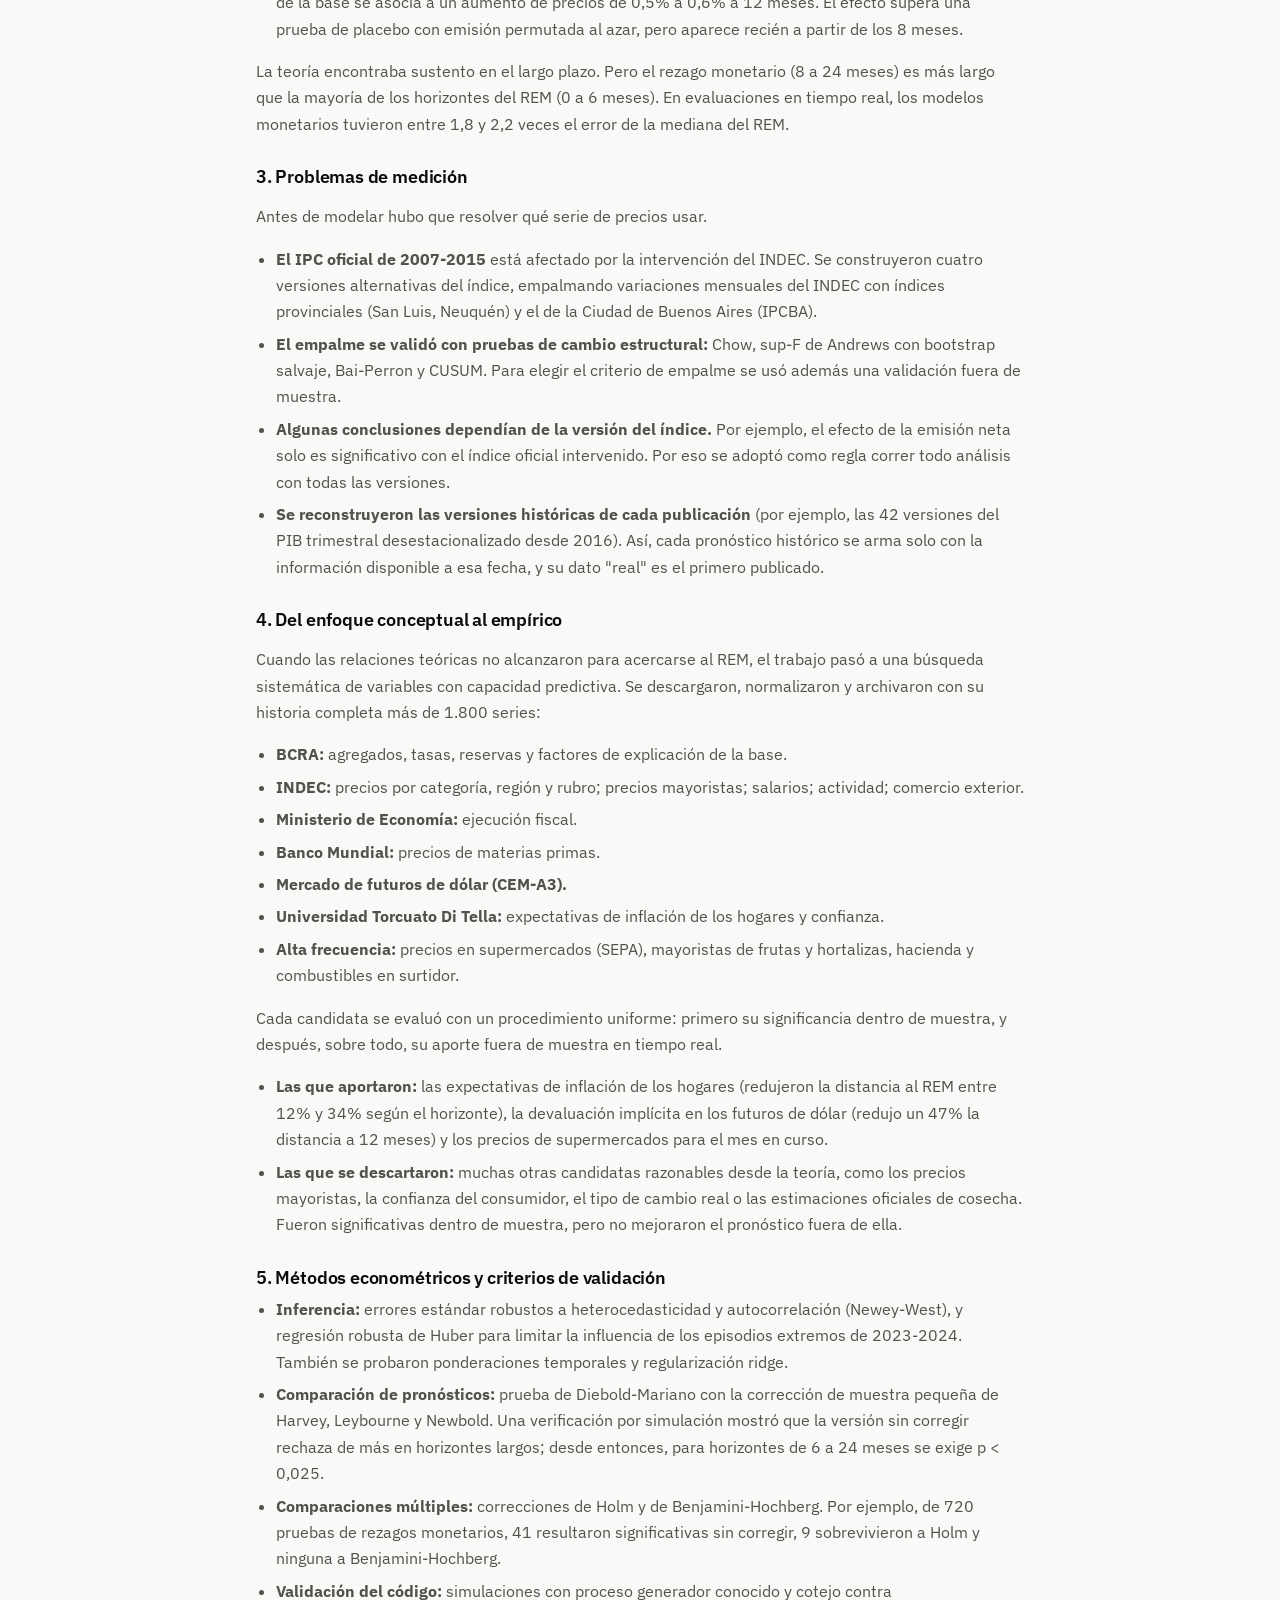
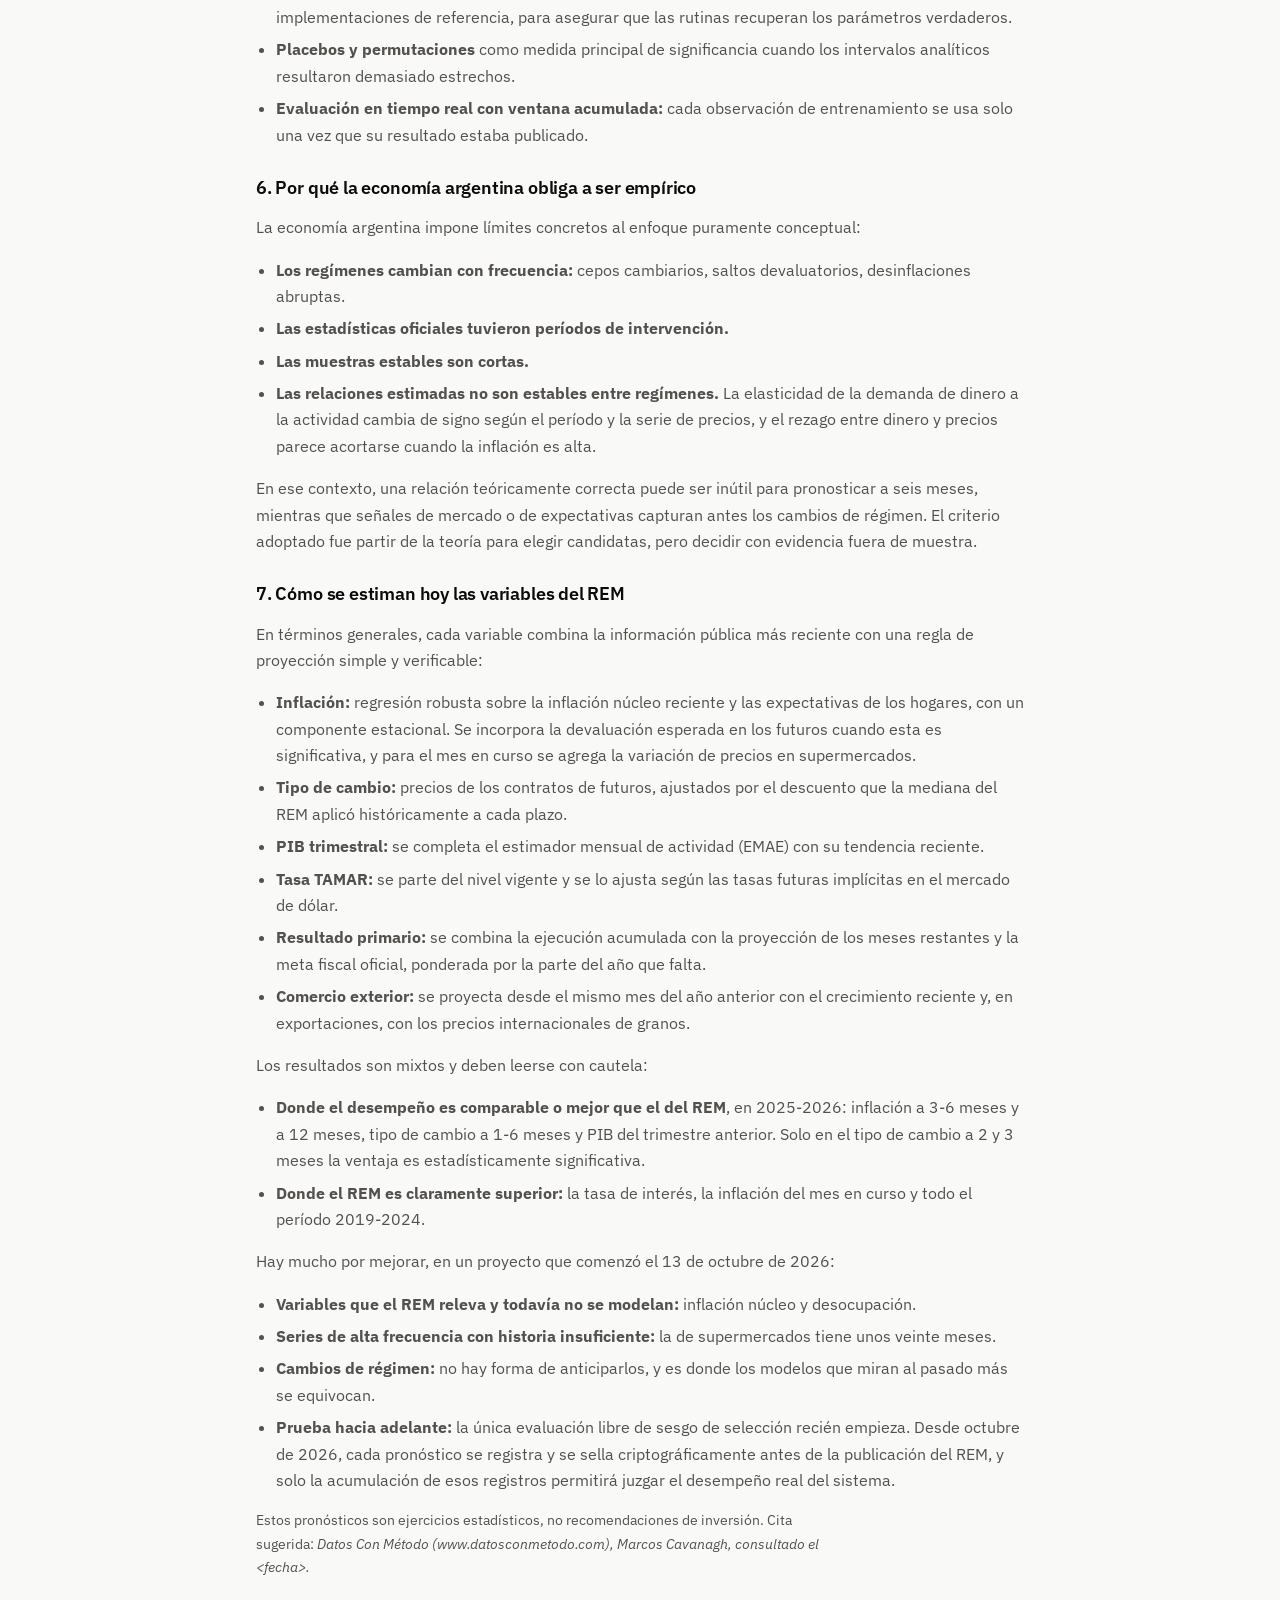
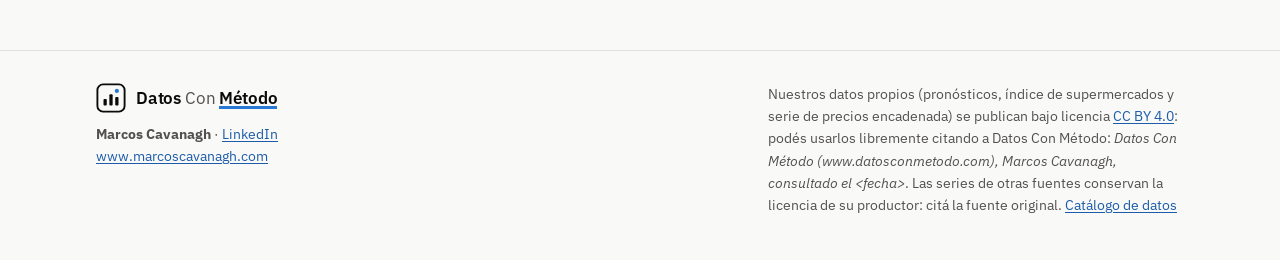
==== commit 45722edc: "Actualización automática 2026-10-25 12:20" ====
--- a/sitio/index.html
+++ b/sitio/index.html
@@ -33,7 +33,9 @@
       </svg>
       <span class="marca-txt">Datos <span class="marca-con">Con</span> <span class="marca-metodo">Método</span></span>
     </a>
+    <span class="marca-por">Por <a href="https://www.marcoscavanagh.com" rel="noopener">Marcos Cavanagh</a></span>
     <nav class="nav" aria-label="Secciones">
+      <a class="nav-sobre" href="sobre-marcos.html">Sobre mí</a>
       <a href="#datos-hoy">Hoy</a>
       <div class="nav-grupo" id="grupo-pron">
         <button type="button" class="nav-btn" id="btn-pron" aria-expanded="false" aria-controls="menu-pron">Pronósticos
@@ -50,6 +52,9 @@
       <a href="#datos">Datos</a>
       <a href="#metodo">Método</a>
     </nav>
+    <a class="wsp" href="https://wa.me/5491160218162?text=Hola%20Marcos%2C%20te%20escribo%20desde%20Datos%20Con%20M%C3%A9todo" aria-label="Escribinos por WhatsApp" title="Escribinos por WhatsApp">
+      <svg viewBox="0 0 24 24" aria-hidden="true"><path fill="currentColor" d="M17.472 14.382c-.297-.149-1.758-.867-2.03-.967-.273-.099-.471-.148-.67.15-.197.297-.767.966-.94 1.164-.173.199-.347.223-.644.075-.297-.15-1.255-.463-2.39-1.475-.883-.788-1.48-1.761-1.653-2.059-.173-.297-.018-.458.13-.606.134-.133.298-.347.446-.52.149-.174.198-.298.298-.497.099-.198.05-.371-.025-.52-.075-.149-.669-1.612-.916-2.207-.242-.579-.487-.5-.669-.51-.173-.008-.371-.01-.57-.01-.198 0-.52.074-.792.372-.272.297-1.04 1.016-1.04 2.479 0 1.462 1.065 2.875 1.213 3.074.149.198 2.096 3.2 5.077 4.487.709.306 1.262.489 1.694.625.712.227 1.36.195 1.871.118.571-.085 1.758-.719 2.006-1.413.248-.694.248-1.289.173-1.413-.074-.124-.272-.198-.57-.347m-5.421 7.403h-.004a9.87 9.87 0 0 1-5.031-1.378l-.361-.214-3.741.982.998-3.648-.235-.374a9.86 9.86 0 0 1-1.51-5.26c.001-5.45 4.436-9.884 9.888-9.884 2.64 0 5.122 1.03 6.988 2.898a9.825 9.825 0 0 1 2.893 6.994c-.003 5.45-4.437 9.884-9.885 9.884m8.413-18.297A11.815 11.815 0 0 0 12.05 0C5.495 0 .16 5.335.157 11.892c0 2.096.547 4.142 1.588 5.945L.057 24l6.305-1.654a11.882 11.882 0 0 0 5.683 1.448h.005c6.554 0 11.89-5.335 11.893-11.893a11.821 11.821 0 0 0-3.48-8.413Z"/></svg>
+    </a>
     <button class="tema" id="tema" type="button" aria-label="Cambiar entre modo claro y oscuro">
       <svg viewBox="0 0 24 24" aria-hidden="true"><path d="M12 3a9 9 0 1 0 9 9 7 7 0 0 1-9-9z" fill="currentColor"/></svg>
     </button>
@@ -136,17 +141,9 @@
 
   <section id="sellos" class="seccion">
     <div class="envoltura">
-      <h2>Verificación de que las predicciones no fueron modificadas</h2>
-      <p class="intro">Una vez por mes, antes de que el BCRA publique el REM, congelamos nuestro pronóstico en un PDF y dejamos tres pruebas de fecha que no controlamos: lo publicamos en LinkedIn con su huella digital (SHA-256), lo sellamos en la cadena de Bitcoin con <a href="https://opentimestamps.org" rel="noopener">OpenTimestamps</a> y lo guardamos en el <a href="https://web.archive.org" rel="noopener">Archivo de Internet</a>. Si cambiáramos una sola letra del PDF, la huella sería otra. Después volvemos a compartir esa publicación cuando sale el REM y cuando sale el dato real.</p>
+      <h2>Transparencia: verificación de que las predicciones no fueron modificadas post publicación</h2>
+      <p class="intro">Una vez por mes, antes de que el BCRA publique el REM, congelamos nuestro pronóstico en un PDF y lo sellamos en la cadena de Bitcoin con <a href="https://opentimestamps.org" rel="noopener">OpenTimestamps</a>. Abajo dejamos los dos archivos necesarios para verificar la fecha de subida.</p>
       <div id="lista-sellos"></div>
-      <details class="cond verificar"><summary>Cómo verificar un pronóstico sellado</summary>
-        <ol>
-          <li>Bajá el PDF del pronóstico.</li>
-          <li>Calculá su huella SHA-256. En Windows, abrí PowerShell en la carpeta y escribí <code>Get-FileHash archivo.pdf</code> (o <code>certutil -hashfile archivo.pdf SHA256</code>); en Mac o Linux, <code>shasum -a 256 archivo.pdf</code>.</li>
-          <li>Comparala con la huella publicada en LinkedIn: tienen que ser idénticas.</li>
-          <li>Para el sello de Bitcoin: entrá a <a href="https://opentimestamps.org" rel="noopener">opentimestamps.org</a>, arrastrá el PDF y su archivo <code>.ots</code>, y fijate la fecha del bloque.</li>
-        </ol>
-      </details>
     </div>
   </section>
 
@@ -284,10 +281,10 @@
         </svg>
         <span class="marca-txt">Datos <span class="marca-con">Con</span> <span class="marca-metodo">Método</span></span>
       </a>
-      <p><strong>Marcos Cavanagh</strong> · <a href="https://www.linkedin.com/in/marcoscav" rel="noopener">LinkedIn</a></p>
+      <p><strong>Marcos Cavanagh</strong> · <a href="https://www.linkedin.com/in/marcoscav" rel="noopener">LinkedIn</a><br><a href="https://www.marcoscavanagh.com" rel="noopener">www.marcoscavanagh.com</a></p>
     </div>
     <div class="pie-txt">
-      <p>Nuestros datos propios (pronósticos, índice de supermercados y serie de precios encadenada) se publican bajo licencia <a href="https://creativecommons.org/licenses/by/4.0/deed.es" rel="license noopener">CC BY 4.0</a>: podés usarlos libremente citando a Datos Con Método: <em>Datos Con Método (www.datosconmetodo.com), Marcos Cavanagh, consultado el &lt;fecha&gt;</em>. Las series de otras fuentes conservan la licencia de su productor: citá la fuente original.</p>
+      <p>Nuestros datos propios (pronósticos, índice de supermercados y serie de precios encadenada) se publican bajo licencia <a href="https://creativecommons.org/licenses/by/4.0/deed.es" rel="license noopener">CC BY 4.0</a>: podés usarlos libremente citando a Datos Con Método: <em>Datos Con Método (www.datosconmetodo.com), Marcos Cavanagh, consultado el &lt;fecha&gt;</em>. Las series de otras fuentes conservan la licencia de su productor: citá la fuente original. <a href="catalogo/">Catálogo de datos</a></p>
       <p id="pie-act"></p>
     </div>
   </div>
--- a/sitio/estilo.css
+++ b/sitio/estilo.css
@@ -362,3 +362,75 @@
 .nota-met p, .nota-met li { color: var(--tinta-2); line-height: 1.65; }
 .nota-met ul { padding-left: 20px; margin: 0 0 12px; }
 .nota-met li { margin: 0 0 6px; }
+
+/* botón de WhatsApp (solo ícono), entre el menú y el modo oscuro */
+.wsp { flex: none; width: 36px; height: 36px; border-radius: 8px; border: 1px solid var(--borde); background: var(--superficie);
+  color: #1FA855; display: grid; place-items: center; text-decoration: none; }
+.wsp:hover { border-color: #1FA855; }
+.wsp svg { width: 19px; height: 19px; }
+@media (max-width: 760px) { .wsp { margin-left: auto; } .wsp + .tema { margin-left: 0; } }
+
+/* "Por Marcos Cavanagh" al lado del logo */
+.marca-por { font-size: .85rem; color: var(--tinta-2); white-space: nowrap; padding-left: 12px; border-left: 1px solid var(--borde); }
+@media (max-width: 760px) { .marca-por { font-size: .78rem; padding-left: 8px; } }
+
+/* "Sobre Marcos" en el menú: en negrita, gris */
+.nav a.nav-sobre { font-weight: 600; color: #6B6A66; }
+.nav a.nav-sobre:hover { color: var(--tinta); }
+
+/* catálogo en páginas simples (catalogo/) */
+.catalogo .cat-tit { font-size: 2rem; margin: 0 0 12px; }
+.catalogo h2 { margin: 28px 0 10px; }
+.catalogo li { margin: 0 0 8px; line-height: 1.5; color: var(--tinta-2); }
+
+/* página de cada serie (serie/<código>.html) */
+.serie-miga { font-size: .85rem; color: var(--tinta-2); margin: 0 0 8px; }
+.serie-ult { font-size: 1.1rem; }
+.serie-svg { width: 100%; height: auto; max-width: 900px; color: var(--acento); background: var(--superficie); border: 1px solid var(--borde); border-radius: 10px; display: block; }
+.serie-ejes { display: flex; justify-content: space-between; max-width: 900px; font-size: .8rem; color: var(--tinta-2); margin: 6px 0 14px; }
+
+/* página "Sobre Marcos": bloques alternados texto / ilustración */
+.sm-bloque { padding: 56px 0; }
+.sm-alt { background: var(--superficie-2); border-top: 1px solid var(--borde); border-bottom: 1px solid var(--borde); }
+.sm-fila { display: grid; grid-template-columns: minmax(0, 1.25fr) minmax(0, 1fr); gap: 56px; align-items: center; }
+.sm-inv .sm-texto { order: 2; }
+.sm-inv .sm-ilu { order: 1; }
+.sm h1 { font-size: clamp(1.8rem, 4vw, 2.6rem); line-height: 1.15; margin: 6px 0 18px; }
+.sm h2 { margin: 0 0 14px; }
+.sm-texto p { color: var(--tinta-2); line-height: 1.7; margin: 0 0 14px; }
+.sm-cita { border-left: 3px solid var(--acento); padding-left: 16px; font-style: italic; }
+.sm-ilu svg { width: 100%; height: auto; display: block; }
+.sm-ilu .i-fondo { fill: var(--superficie); stroke: var(--borde); stroke-width: 1; }
+.sm-ilu .i-halo { fill: var(--acento); opacity: .09; }
+.sm-ilu .i-halo2 { fill: var(--rem); opacity: .10; }
+.sm-ilu .i-eje { stroke: var(--linea); stroke-width: 2; }
+.sm-ilu .i-barra { fill: var(--acento); }
+.sm-ilu .i-barra2 { fill: var(--acento); opacity: .45; }
+.sm-ilu .i-linea { fill: none; stroke: var(--rem); stroke-width: 4; stroke-linecap: round; stroke-linejoin: round; }
+.sm-ilu .i-punto { fill: var(--rem); stroke: var(--superficie); stroke-width: 3; }
+.sm-ilu .i-banda { fill: var(--acento); opacity: .12; }
+.sm-ilu .i-recta { stroke: var(--acento); stroke-width: 4; stroke-linecap: round; }
+.sm-ilu .i-dato { fill: var(--tinta-2); opacity: .75; }
+.sm-ilu .i-red { stroke: var(--acento); stroke-width: 2; opacity: .45; }
+.sm-ilu .i-nodo { fill: var(--superficie); stroke: var(--acento); stroke-width: 3; }
+.sm-ilu .i-centro { fill: var(--acento); }
+.sm-ilu .i-texto { fill: var(--superficie); font: 600 24px 'IBM Plex Sans', Arial, sans-serif; }
+.sm-ilu .i-db, .sm-ilu .i-dbtapa { fill: var(--superficie); stroke: var(--acento); stroke-width: 3; }
+.sm-ilu .i-dbl { fill: none; stroke: var(--acento); stroke-width: 2; opacity: .5; }
+.sm-ilu .i-pantalla { fill: var(--superficie); stroke: var(--tinta-2); stroke-width: 3; }
+.sm-ilu .i-codigo { fill: var(--rem); font: 600 40px 'IBM Plex Mono', 'Courier New', monospace; }
+.sm-ilu .i-flecha { fill: none; stroke: var(--tinta-2); stroke-width: 3; stroke-linecap: round; stroke-linejoin: round; }
+.sm-principios { display: grid; grid-template-columns: repeat(auto-fit, minmax(min(240px, 100%), 1fr)); gap: 16px; }
+.sm-principios > div { background: var(--superficie); border: 1px solid var(--borde); border-top: 4px solid var(--acento); border-radius: var(--radio); padding: 20px 22px; }
+.sm-principios h3 { margin: 0 0 8px; font-size: 1.05rem; }
+.sm-principios p { margin: 0; color: var(--tinta-2); line-height: 1.6; }
+.sm-contacto p { max-width: 820px; }
+.sm-contacto p { color: var(--tinta-2); line-height: 1.7; }
+.sm-botones { gap: 12px; flex-wrap: wrap; }
+@media (max-width: 760px) {
+  .sm-fila { grid-template-columns: 1fr; gap: 24px; }
+  .sm-inv .sm-texto, .sm-inv .sm-ilu { order: 0; }
+  .sm-ilu { max-width: 420px; }
+}
+
+.marca-por a { color: var(--acento); text-decoration: underline; }
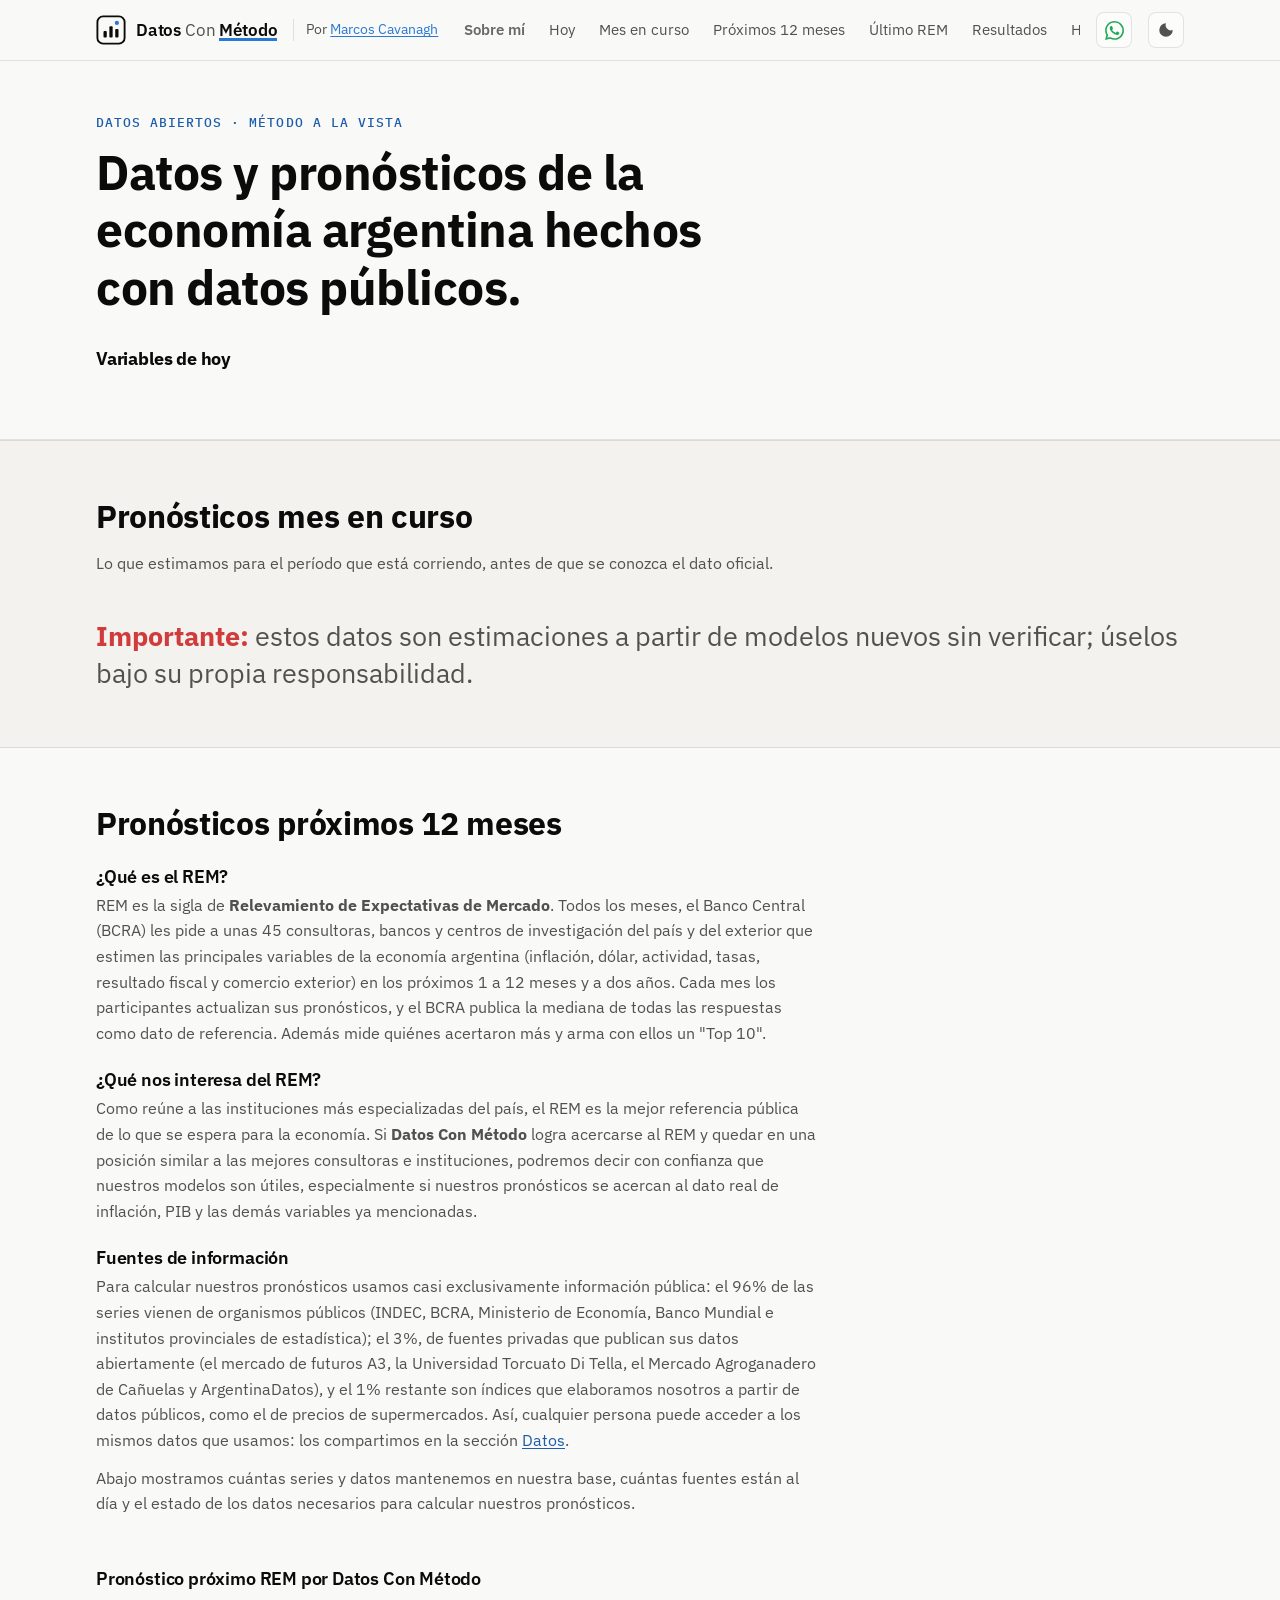
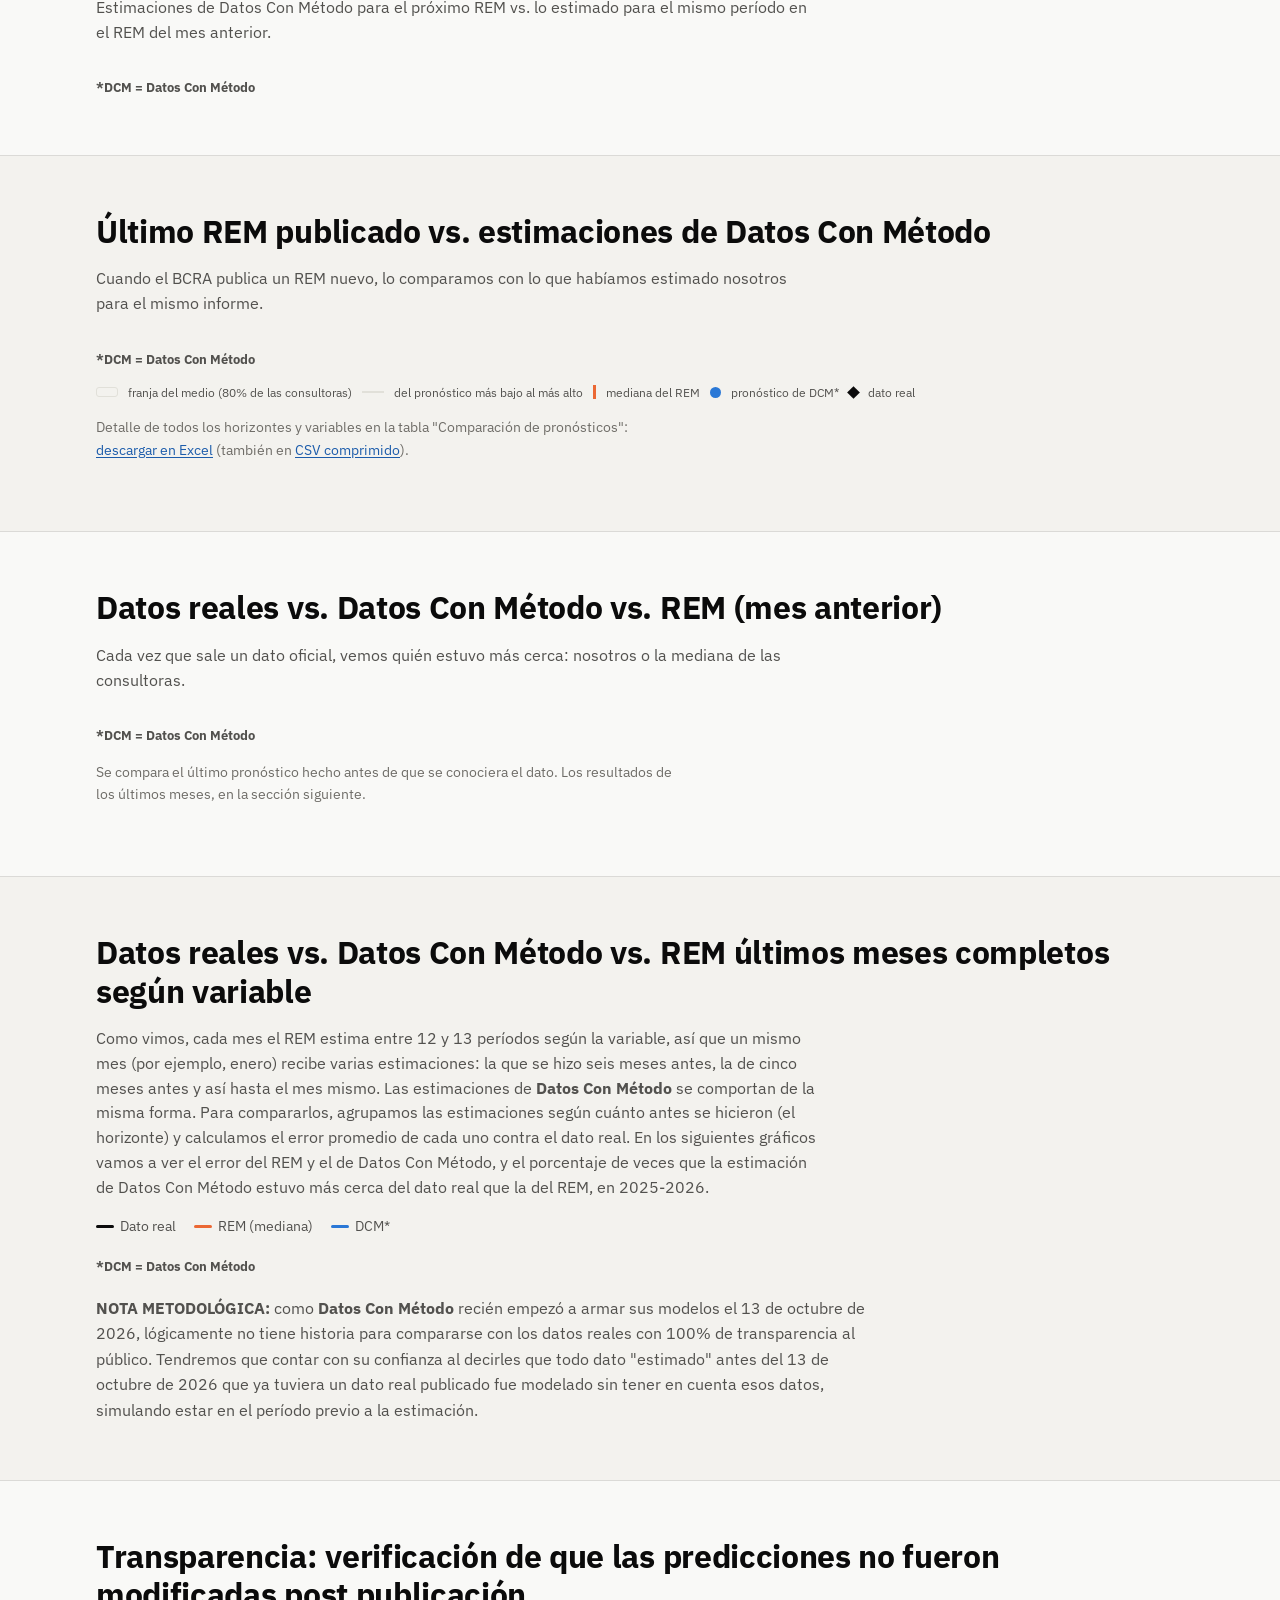
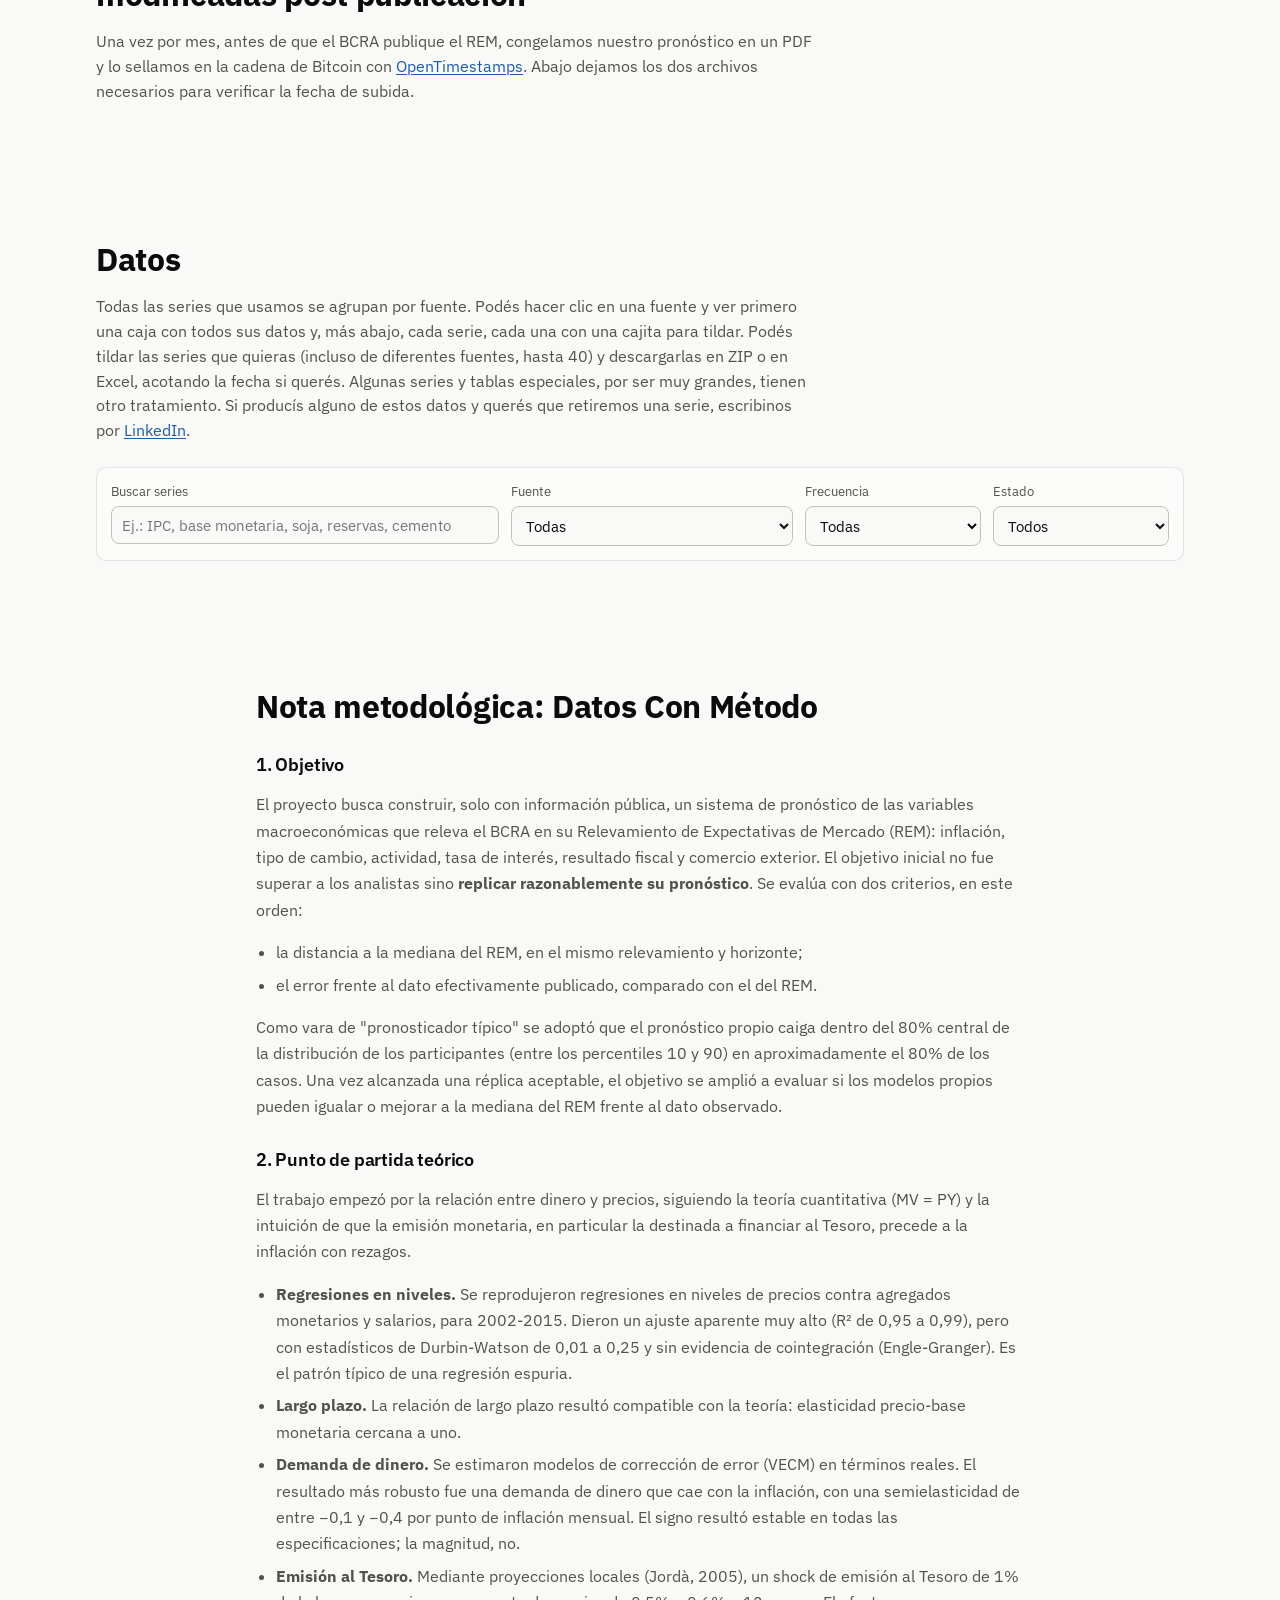
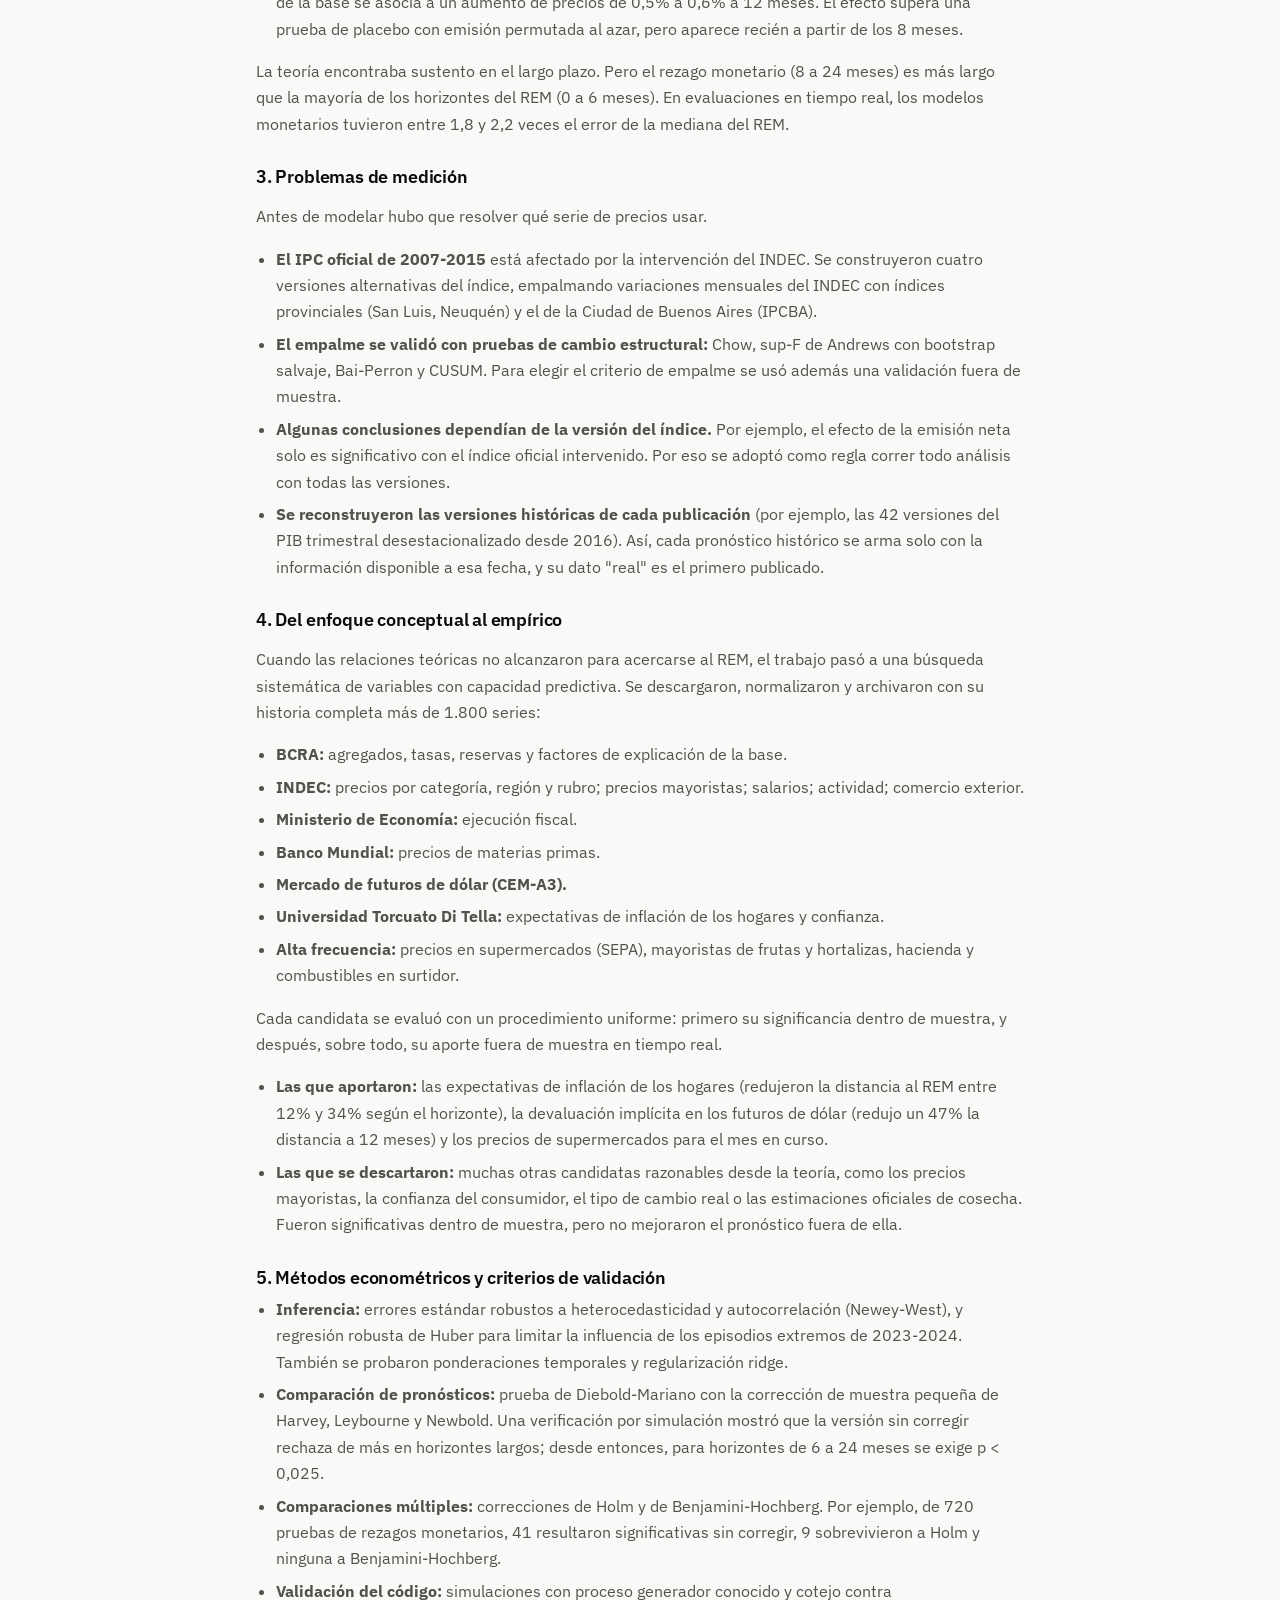
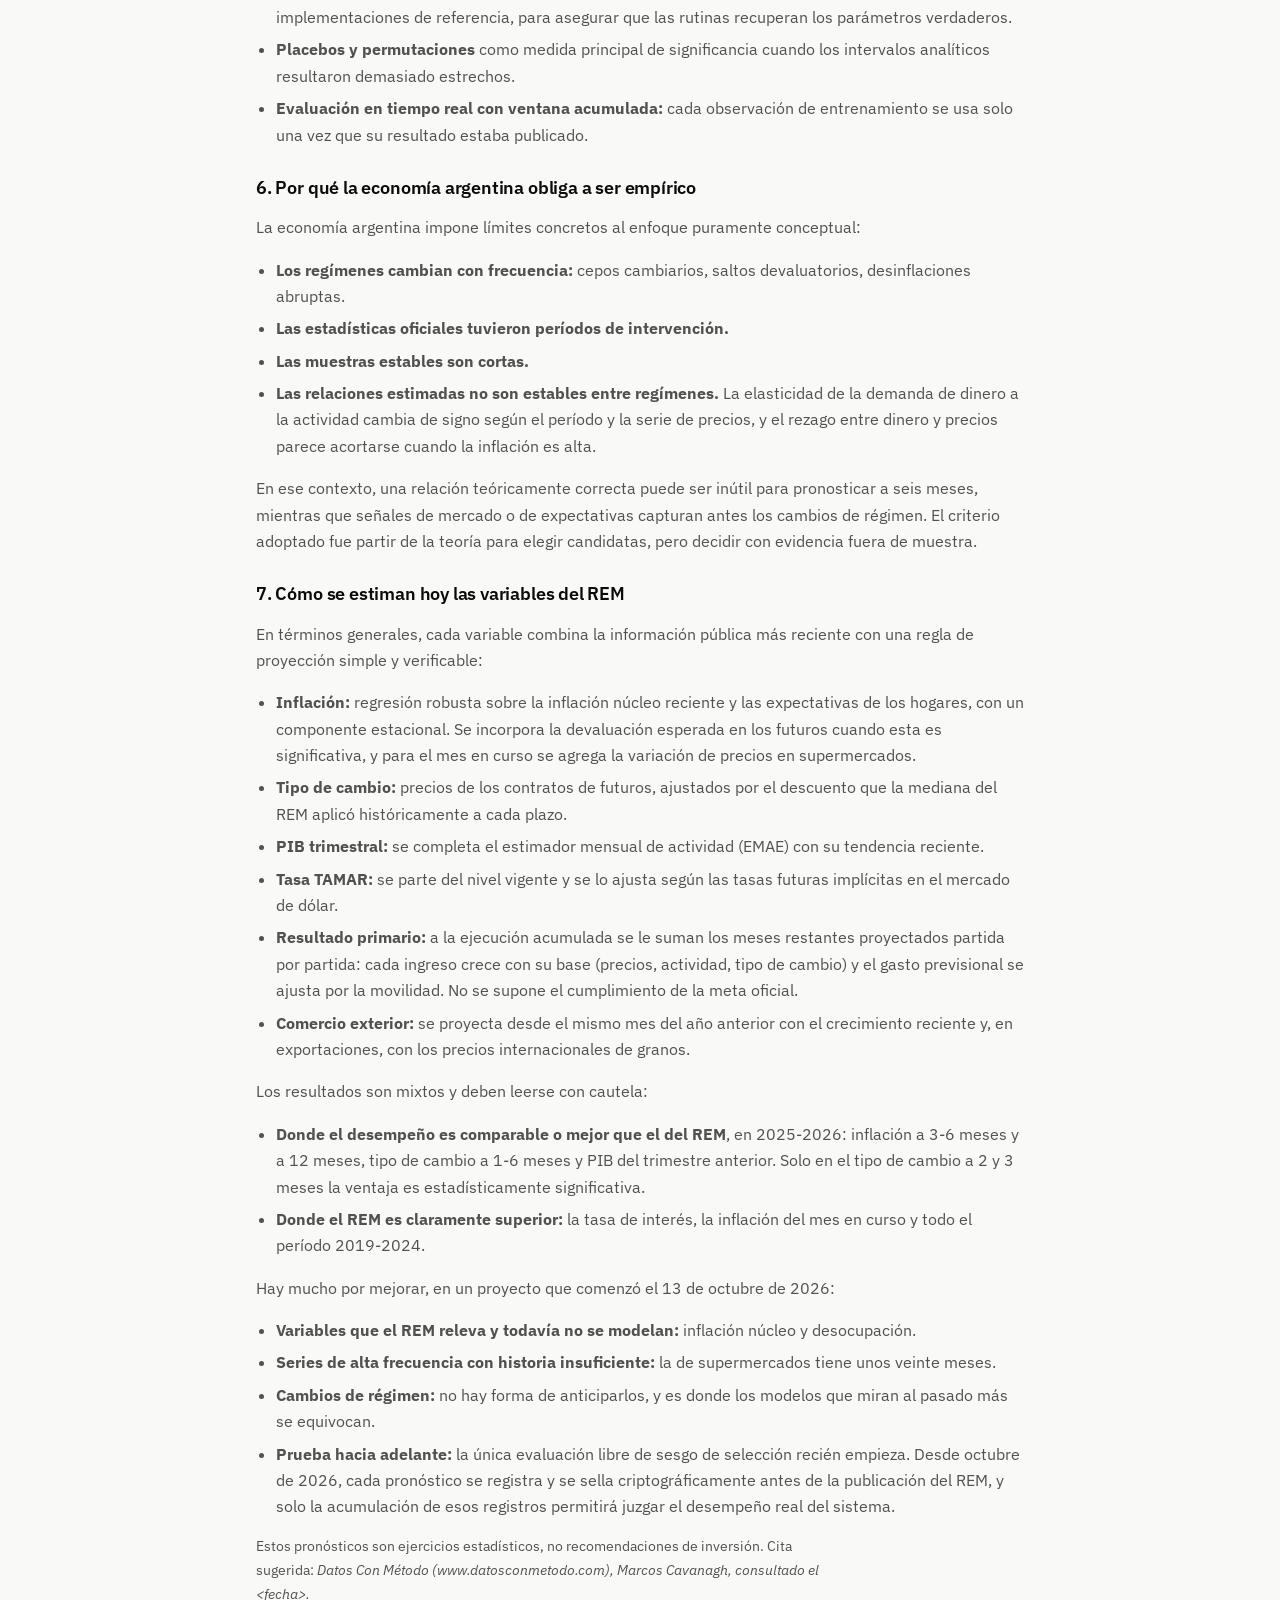
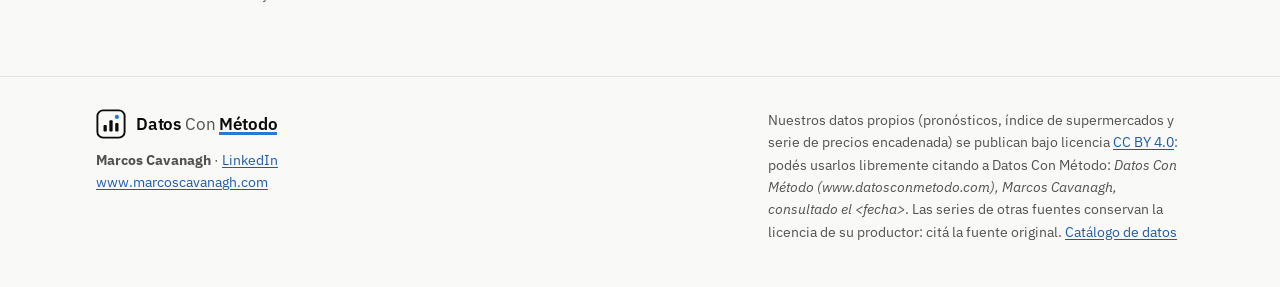
==== commit 68dc3d40: "Actualización automática 2026-10-30 16:54" ====
--- a/sitio/index.html
+++ b/sitio/index.html
@@ -248,7 +248,7 @@
         <li><strong>Tipo de cambio:</strong> precios de los contratos de futuros, ajustados por el descuento que la mediana del REM aplicó históricamente a cada plazo.</li>
         <li><strong>PIB trimestral:</strong> se completa el estimador mensual de actividad (EMAE) con su tendencia reciente.</li>
         <li><strong>Tasa TAMAR:</strong> se parte del nivel vigente y se lo ajusta según las tasas futuras implícitas en el mercado de dólar.</li>
-        <li><strong>Resultado primario:</strong> se combina la ejecución acumulada con la proyección de los meses restantes y la meta fiscal oficial, ponderada por la parte del año que falta.</li>
+        <li><strong>Resultado primario:</strong> a la ejecución acumulada se le suman los meses restantes proyectados partida por partida: cada ingreso crece con su base (precios, actividad, tipo de cambio) y el gasto previsional se ajusta por la movilidad. No se supone el cumplimiento de la meta oficial.</li>
         <li><strong>Comercio exterior:</strong> se proyecta desde el mismo mes del año anterior con el crecimiento reciente y, en exportaciones, con los precios internacionales de granos.</li>
       </ul>
       <p>Los resultados son mixtos y deben leerse con cautela:</p>
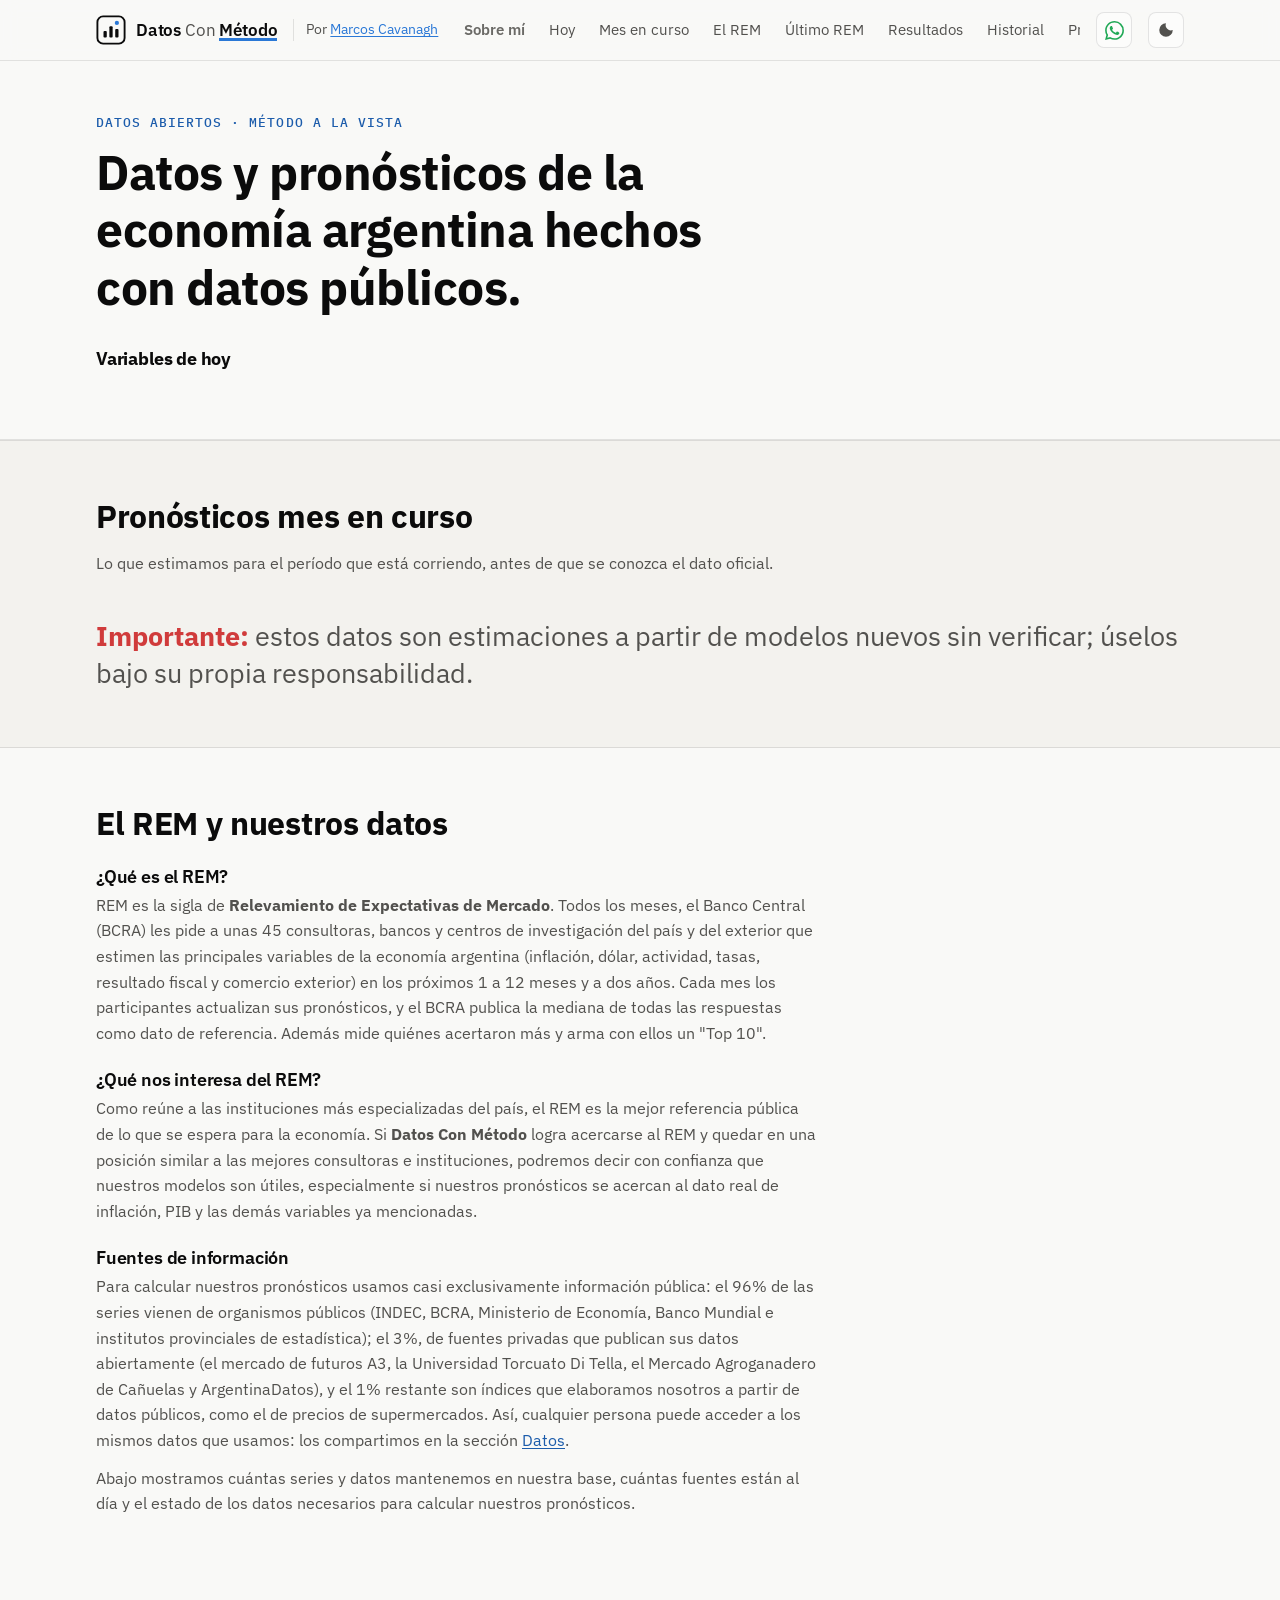
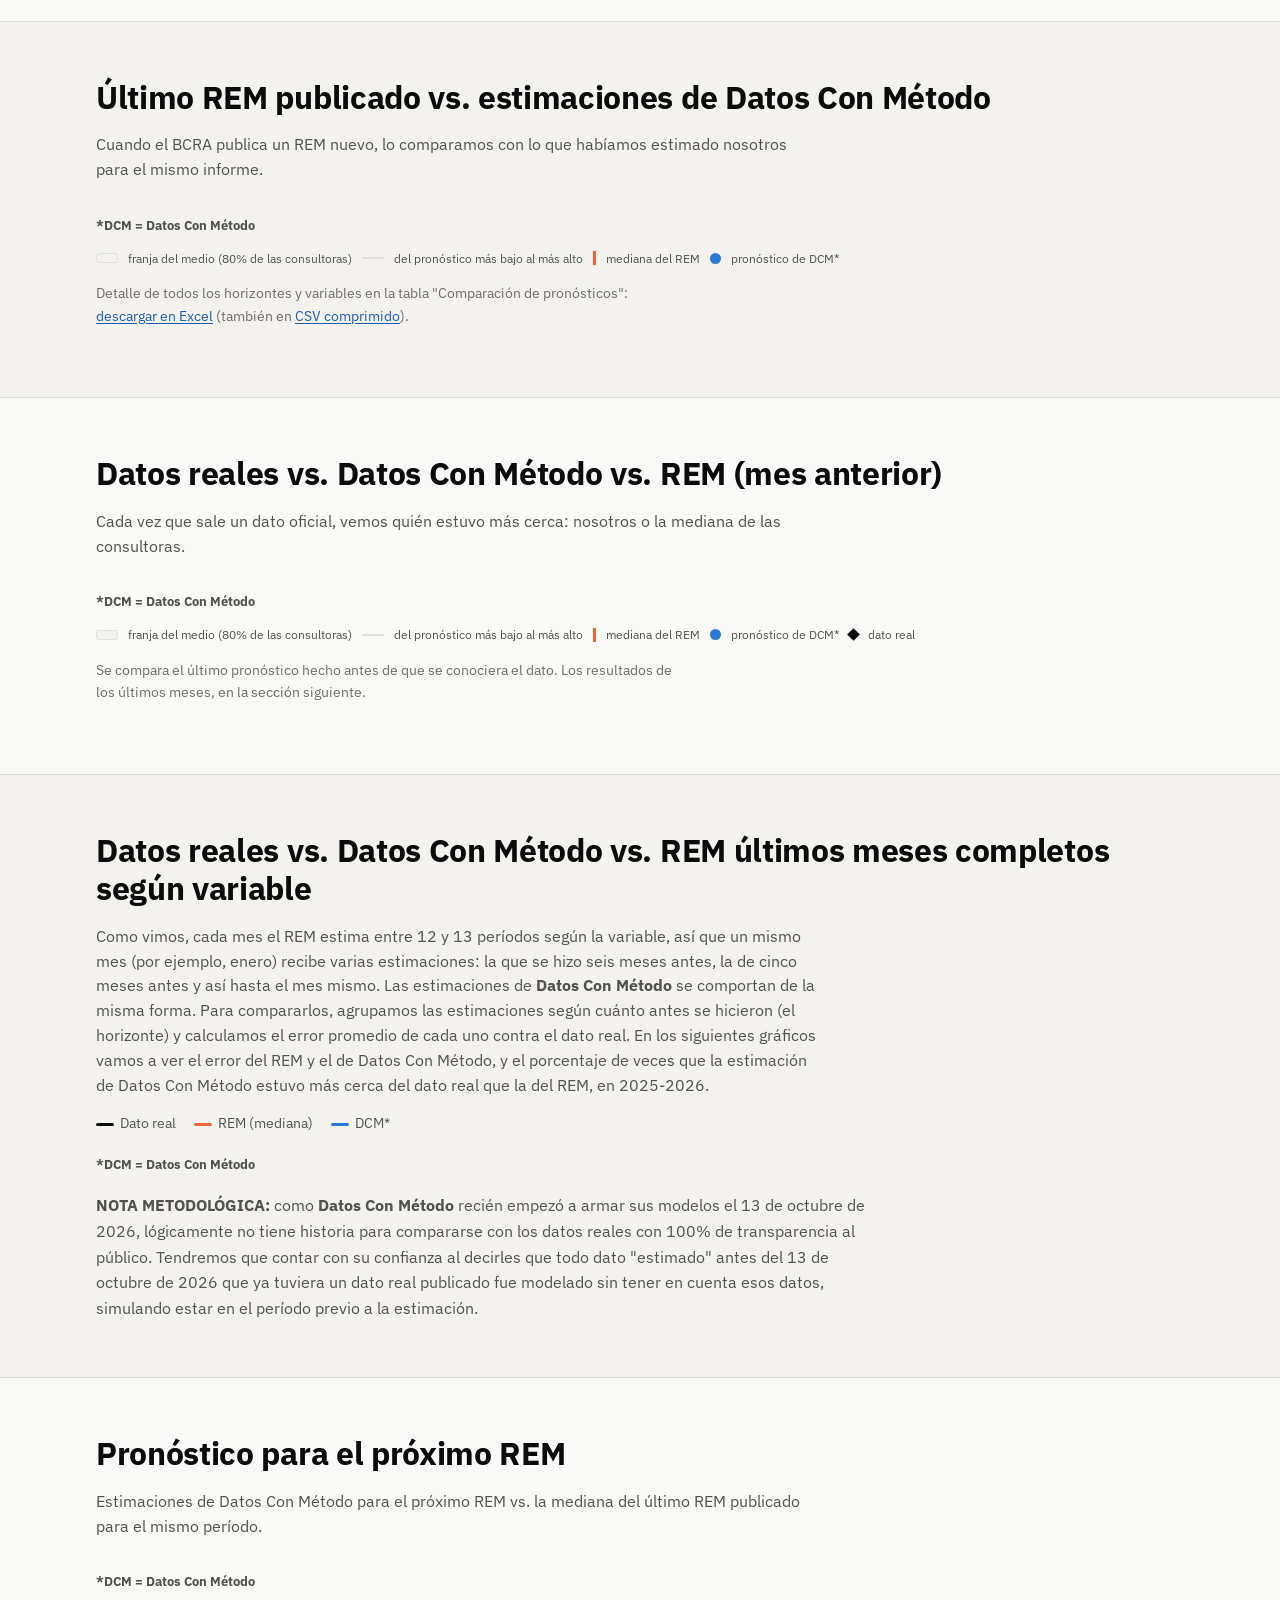
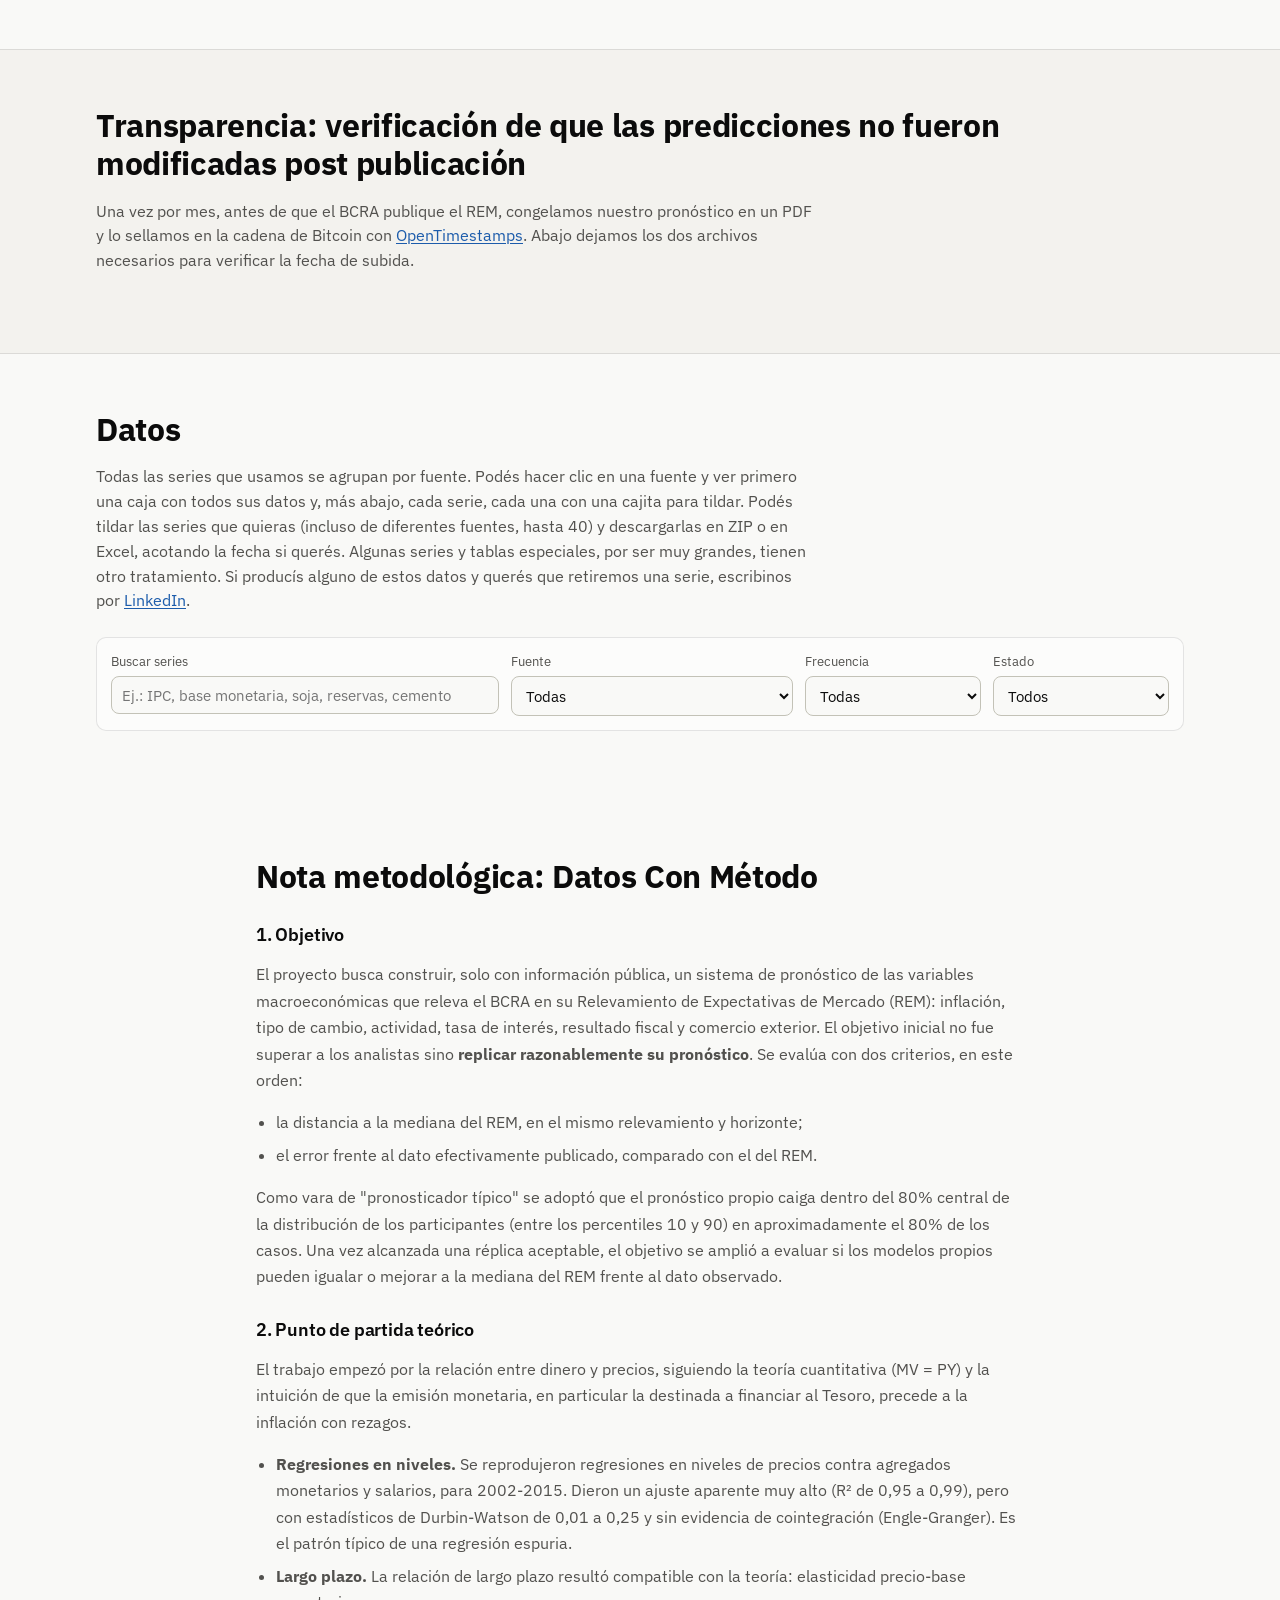
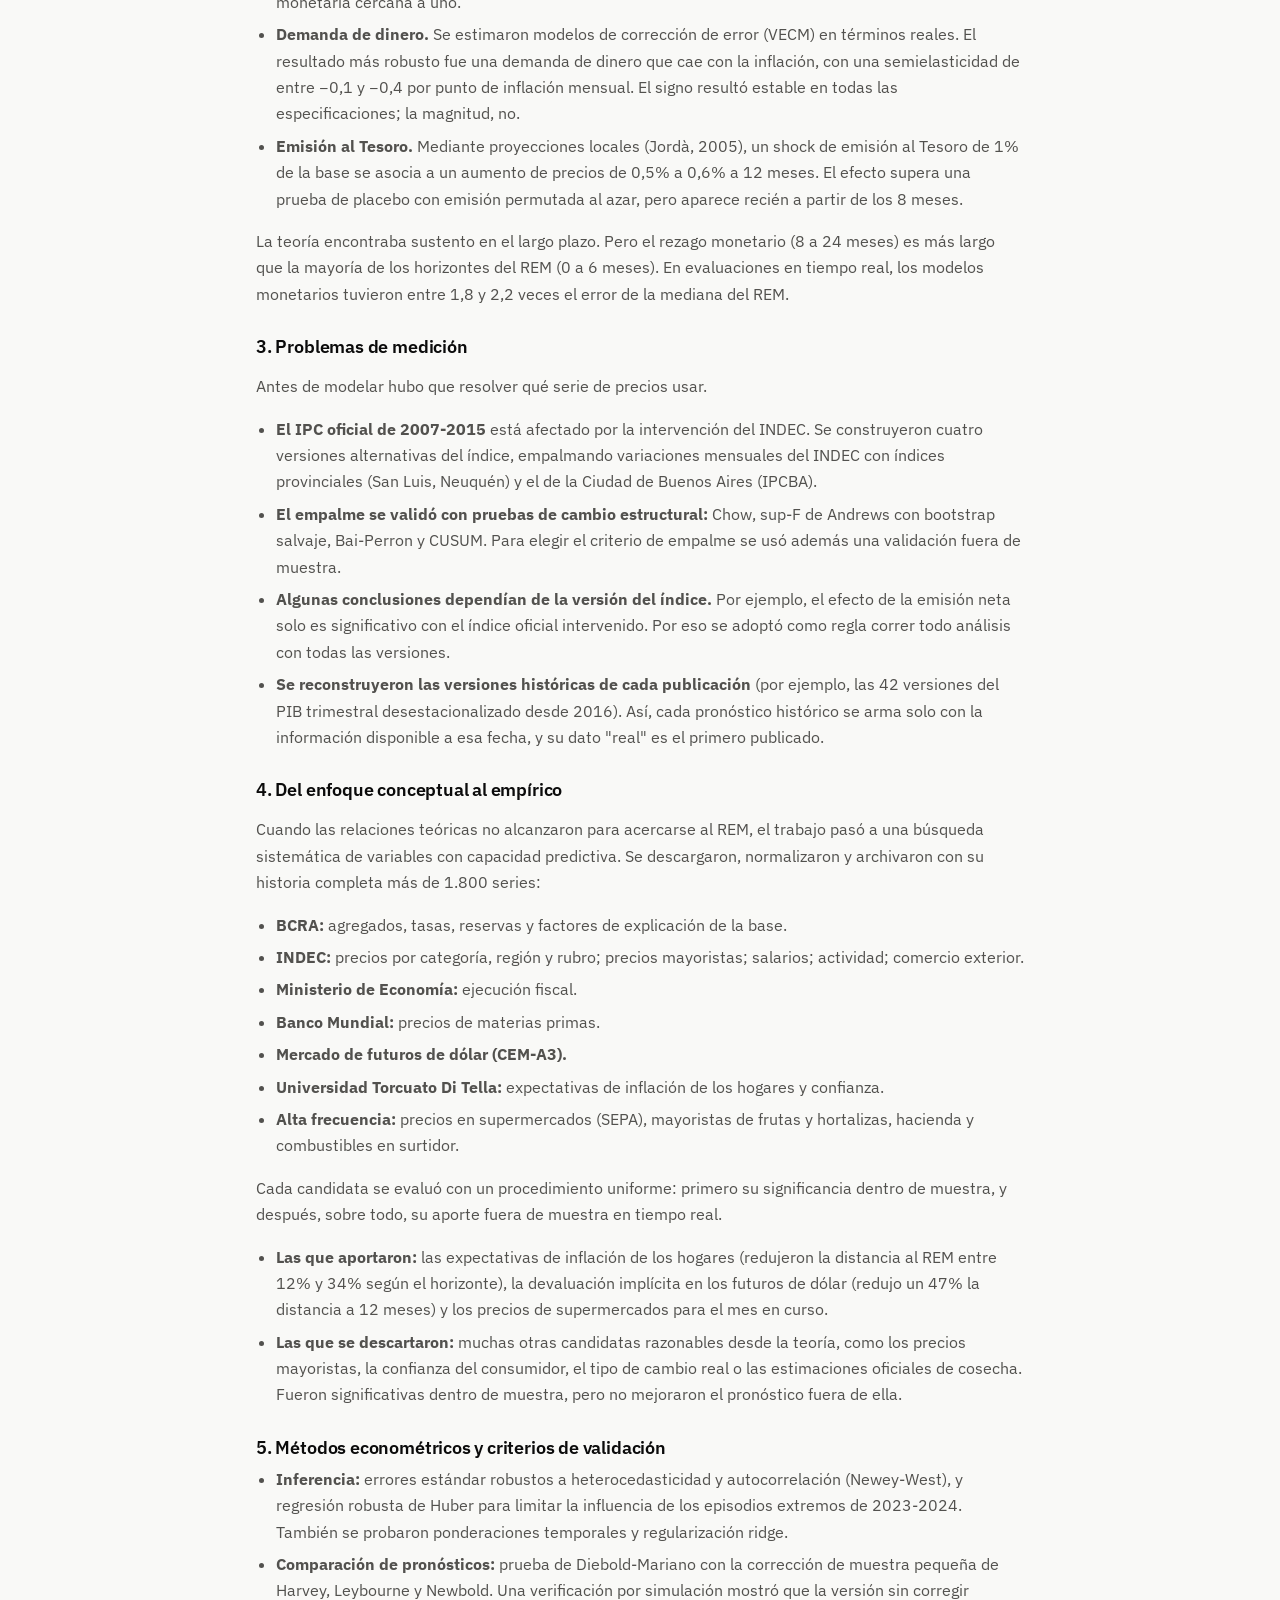
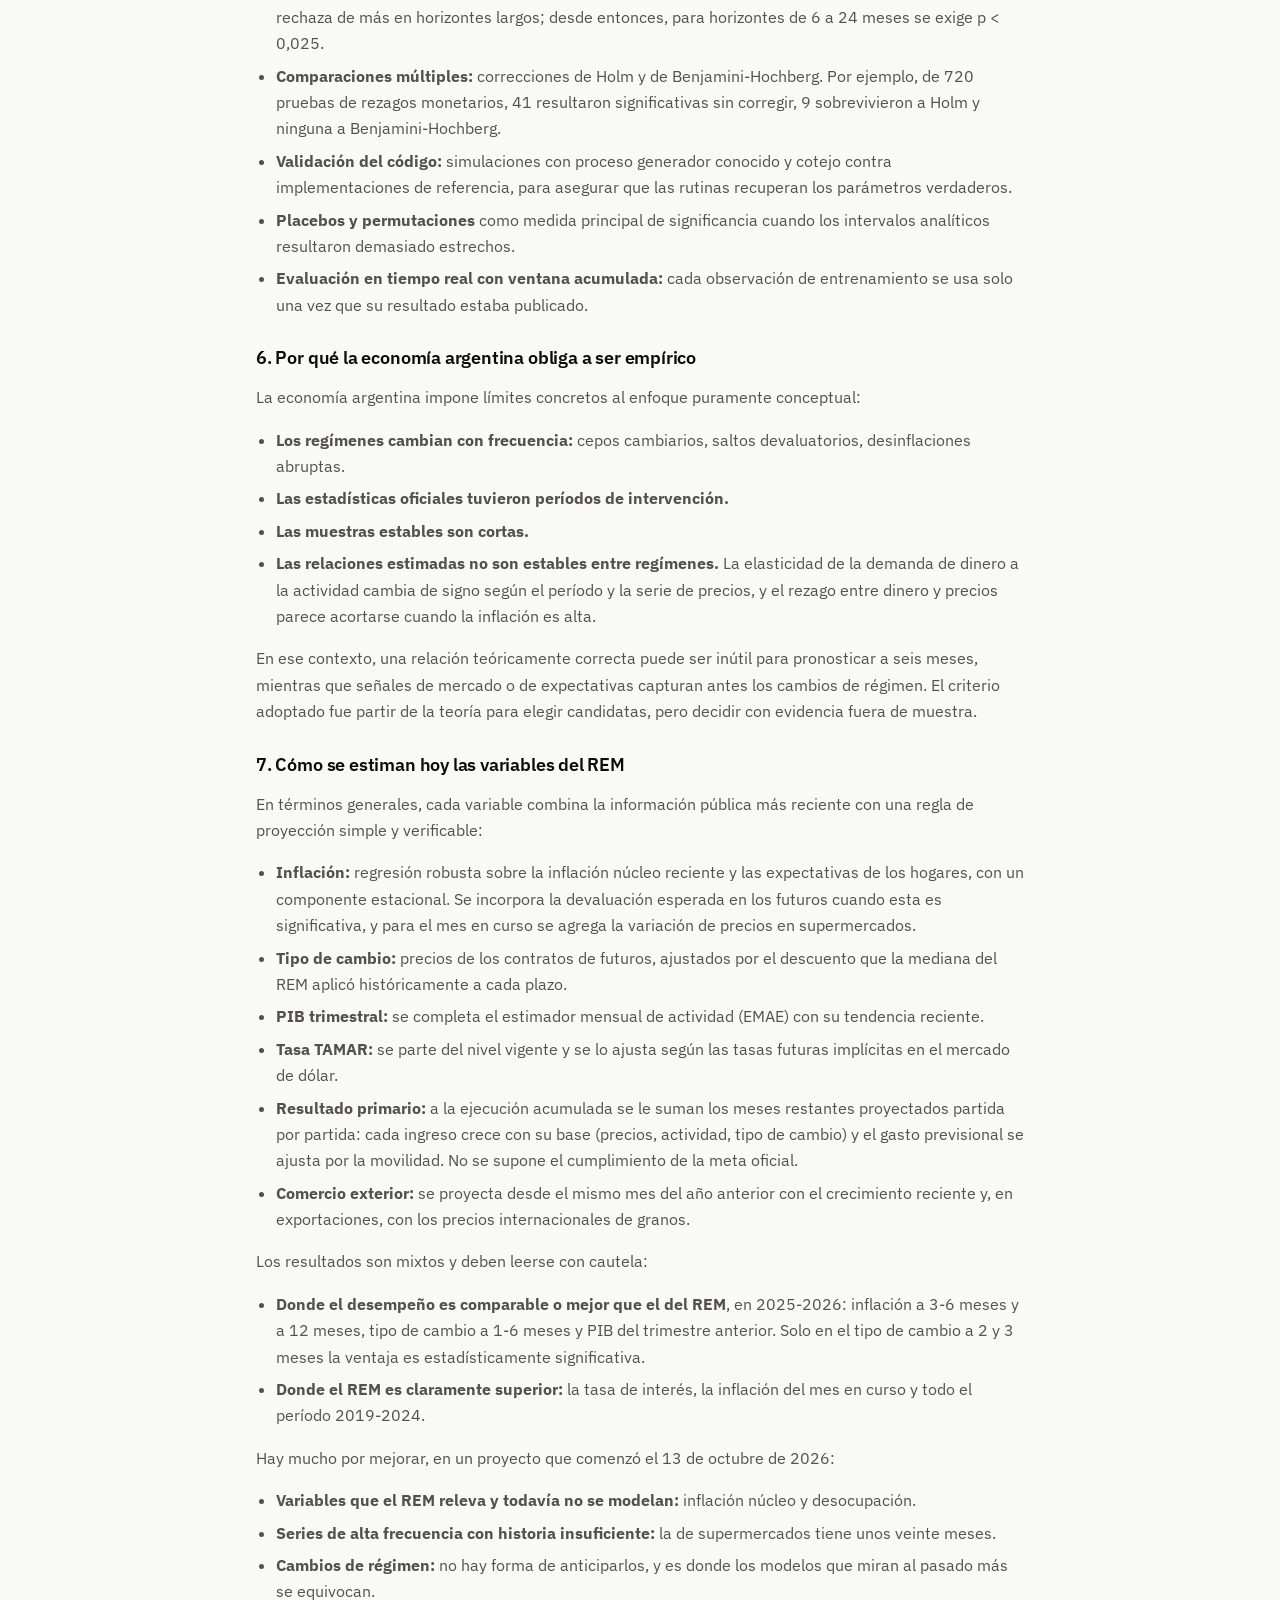
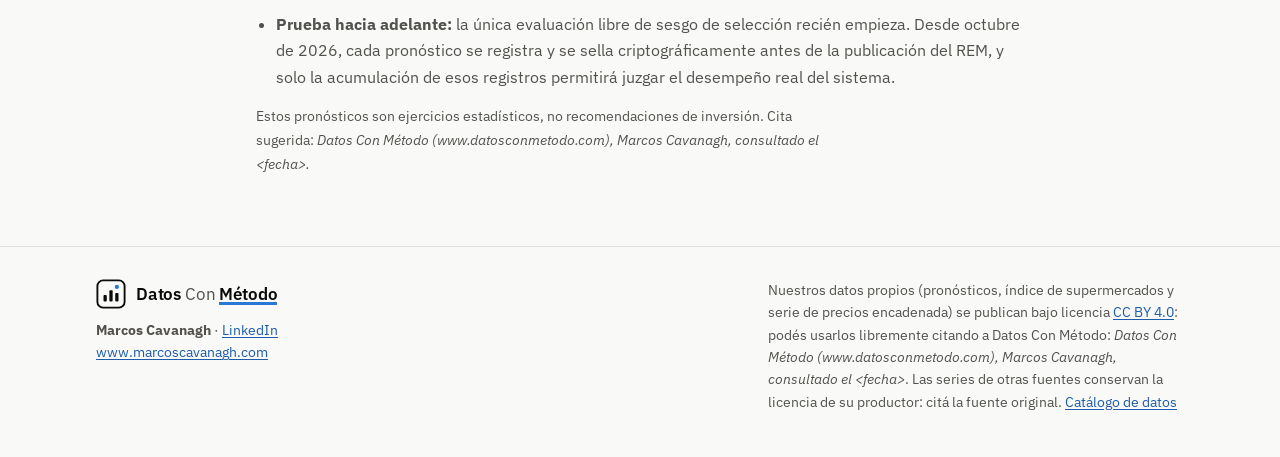
==== commit 19ee7a34: "Actualización automática 2026-11-08 17:05" ====
--- a/sitio/index.html
+++ b/sitio/index.html
@@ -42,10 +42,11 @@
           <svg viewBox="0 0 12 12" aria-hidden="true"><path d="M2.5 4.5 6 8l3.5-3.5" fill="none" stroke="currentColor" stroke-width="1.6" stroke-linecap="round" stroke-linejoin="round"/></svg></button>
         <div class="nav-menu" id="menu-pron">
           <a href="#mes-en-curso">Mes en curso</a>
-          <a href="#pronosticos">Próximos 12 meses</a>
+          <a href="#el-rem">El REM</a>
           <a href="#ultimo-rem">Último REM</a>
           <a href="#resultados">Resultados</a>
           <a href="#historial">Historial</a>
+          <a href="#pronosticos">Próximo REM</a>
           <a href="#sellos">Verificación</a>
         </div>
       </div>
@@ -81,9 +82,9 @@
     </div>
   </section>
 
-  <section id="pronosticos" class="seccion">
-    <div class="envoltura">
-      <h2>Pronósticos próximos 12 meses</h2>
+  <section id="el-rem" class="seccion">
+    <div class="envoltura">
+      <h2>El REM y nuestros datos</h2>
       <div class="texto-rem">
         <h3>¿Qué es el REM?</h3>
         <p>REM es la sigla de <strong>Relevamiento de Expectativas de Mercado</strong>. Todos los meses, el Banco Central (BCRA) les pide a unas 45 consultoras, bancos y centros de investigación del país y del exterior que estimen las principales variables de la economía argentina (inflación, dólar, actividad, tasas, resultado fiscal y comercio exterior) en los próximos 1 a 12 meses y a dos años. Cada mes los participantes actualizan sus pronósticos, y el BCRA publica la mediana de todas las respuestas como dato de referencia. Además mide quiénes acertaron más y arma con ellos un "Top 10".</p>
@@ -94,10 +95,6 @@
         <p>Abajo mostramos cuántas series y datos mantenemos en nuestra base, cuántas fuentes están al día y el estado de los datos necesarios para calcular nuestros pronósticos.</p>
       </div>
       <div class="tiles tiles-sitio" id="tiles" aria-live="polite"></div>
-      <h3 class="pron-tit">Pronóstico próximo REM por Datos Con Método</h3>
-      <p class="intro" id="pron-intro">Estimaciones de Datos Con Método para el próximo REM vs. lo estimado para el mismo período en el REM del mes anterior.</p>
-      <div class="tarjetas" id="tarjetas"></div>
-      <p class="nota-dcm"><strong>*DCM = Datos Con Método</strong></p>
     </div>
   </section>
 
@@ -109,7 +106,7 @@
       <div class="historias" id="ur-filas"></div>
       <p class="nota-dcm"><strong>*DCM = Datos Con Método</strong></p>
       <p class="leyenda-rango" aria-hidden="true"><span class="lr-banda"></span>franja del medio (80% de las consultoras) <span class="lr-linea"></span>del pronóstico más bajo al más alto
-        <span class="lr-rem"></span>mediana del REM <span class="lr-dcm"></span>pronóstico de DCM* <span class="lr-real"></span>dato real</p>
+        <span class="lr-rem"></span>mediana del REM <span class="lr-dcm"></span>pronóstico de DCM*</p>
       <p class="nota">Detalle de todos los horizontes y variables en la tabla "Comparación de pronósticos": <a href="descargas/comparacion_pronosticos.xlsx" download>descargar en Excel</a> (también en <a href="descargas/comparacion_pronosticos.zip" download>CSV comprimido</a>).</p>
     </div>
   </section>
@@ -120,6 +117,8 @@
       <p class="intro" id="re-titular">Cada vez que sale un dato oficial, vemos quién estuvo más cerca: nosotros o la mediana de las consultoras.</p>
       <div class="historias" id="re-filas"></div>
       <p class="nota-dcm"><strong>*DCM = Datos Con Método</strong></p>
+      <p class="leyenda-rango" aria-hidden="true"><span class="lr-banda"></span>franja del medio (80% de las consultoras) <span class="lr-linea"></span>del pronóstico más bajo al más alto
+        <span class="lr-rem"></span>mediana del REM <span class="lr-dcm"></span>pronóstico de DCM* <span class="lr-real"></span>dato real</p>
       <p class="nota">Se compara el último pronóstico hecho antes de que se conociera el dato. Los resultados de los últimos meses, en la sección siguiente.</p>
     </div>
   </section>
@@ -139,7 +138,16 @@
     </div>
   </section>
 
-  <section id="sellos" class="seccion">
+  <section id="pronosticos" class="seccion">
+    <div class="envoltura">
+      <h2 id="pron-tit">Pronóstico para el próximo REM</h2>
+      <p class="intro" id="pron-intro">Estimaciones de Datos Con Método para el próximo REM vs. la mediana del último REM publicado para el mismo período.</p>
+      <div class="tarjetas" id="tarjetas"></div>
+      <p class="nota-dcm"><strong>*DCM = Datos Con Método</strong></p>
+    </div>
+  </section>
+
+  <section id="sellos" class="seccion seccion-alt">
     <div class="envoltura">
       <h2>Transparencia: verificación de que las predicciones no fueron modificadas post publicación</h2>
       <p class="intro">Una vez por mes, antes de que el BCRA publique el REM, congelamos nuestro pronóstico en un PDF y lo sellamos en la cadena de Bitcoin con <a href="https://opentimestamps.org" rel="noopener">OpenTimestamps</a>. Abajo dejamos los dos archivos necesarios para verificar la fecha de subida.</p>
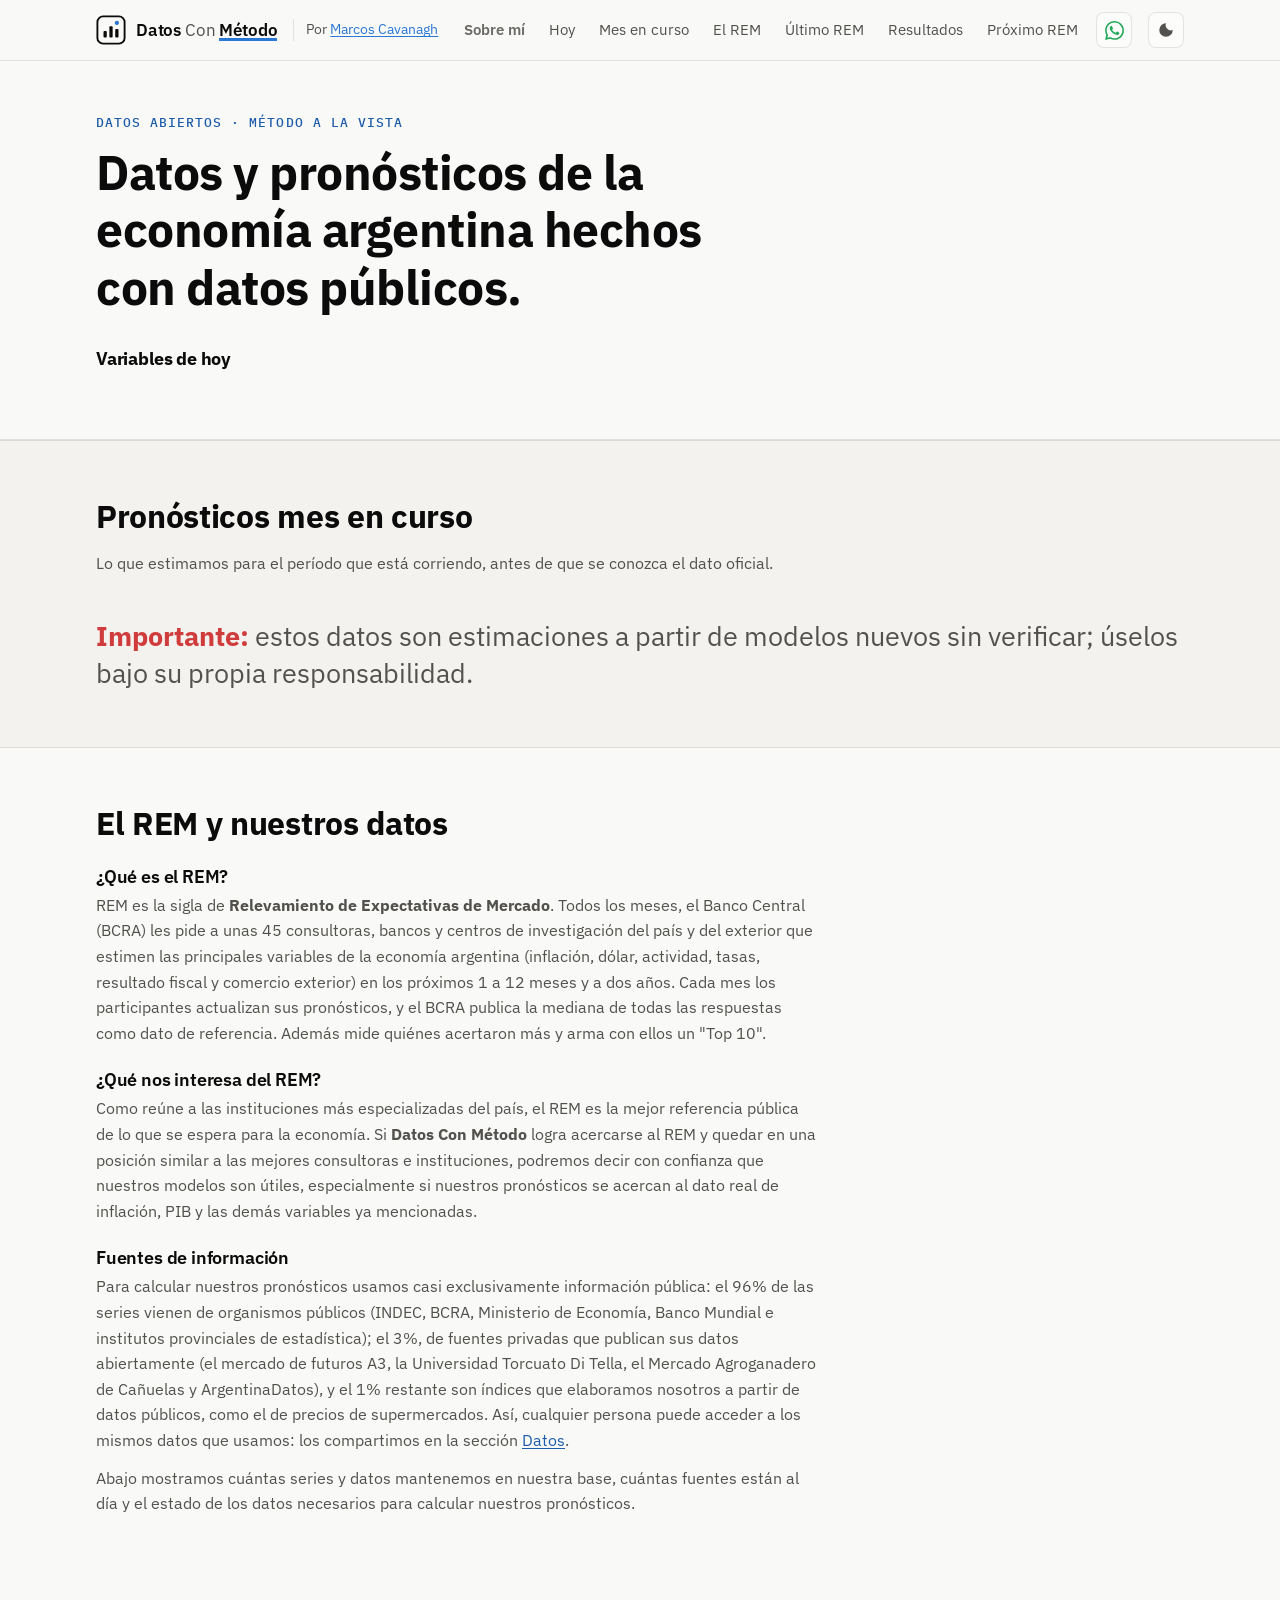
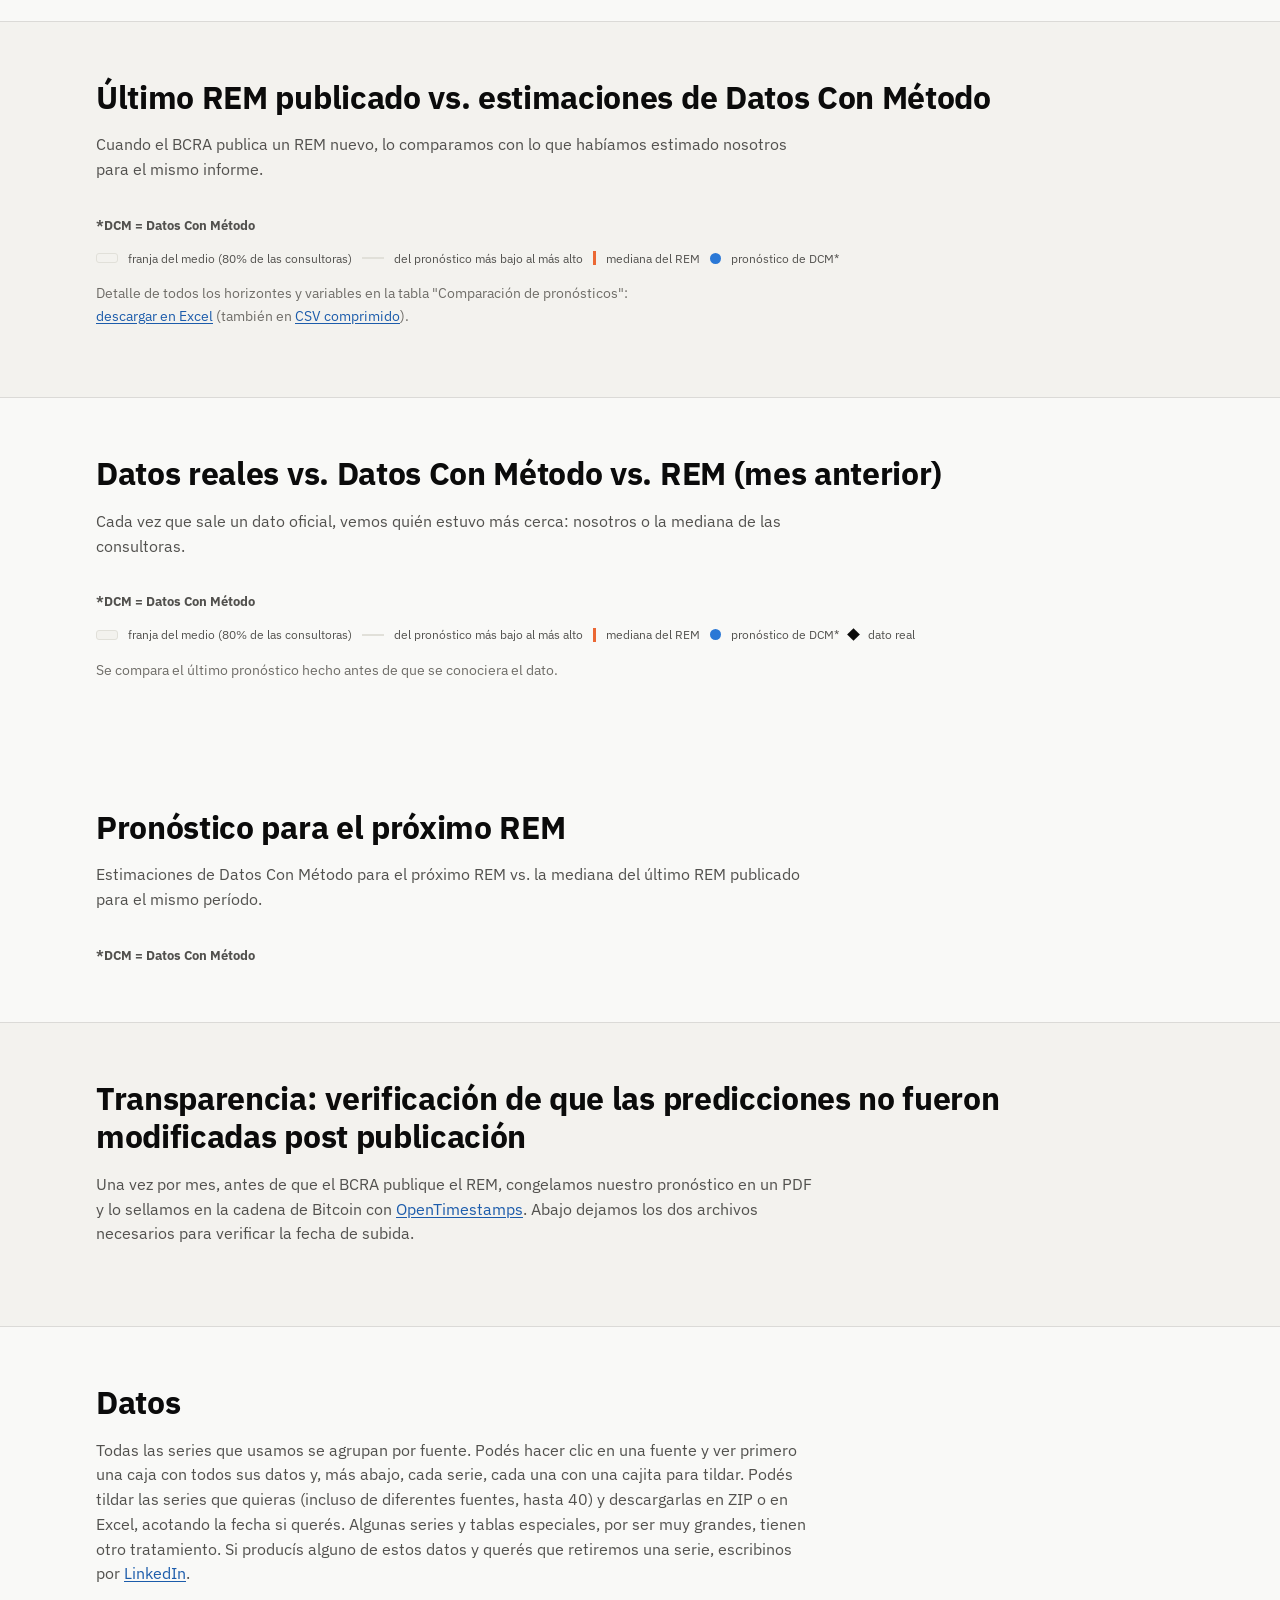
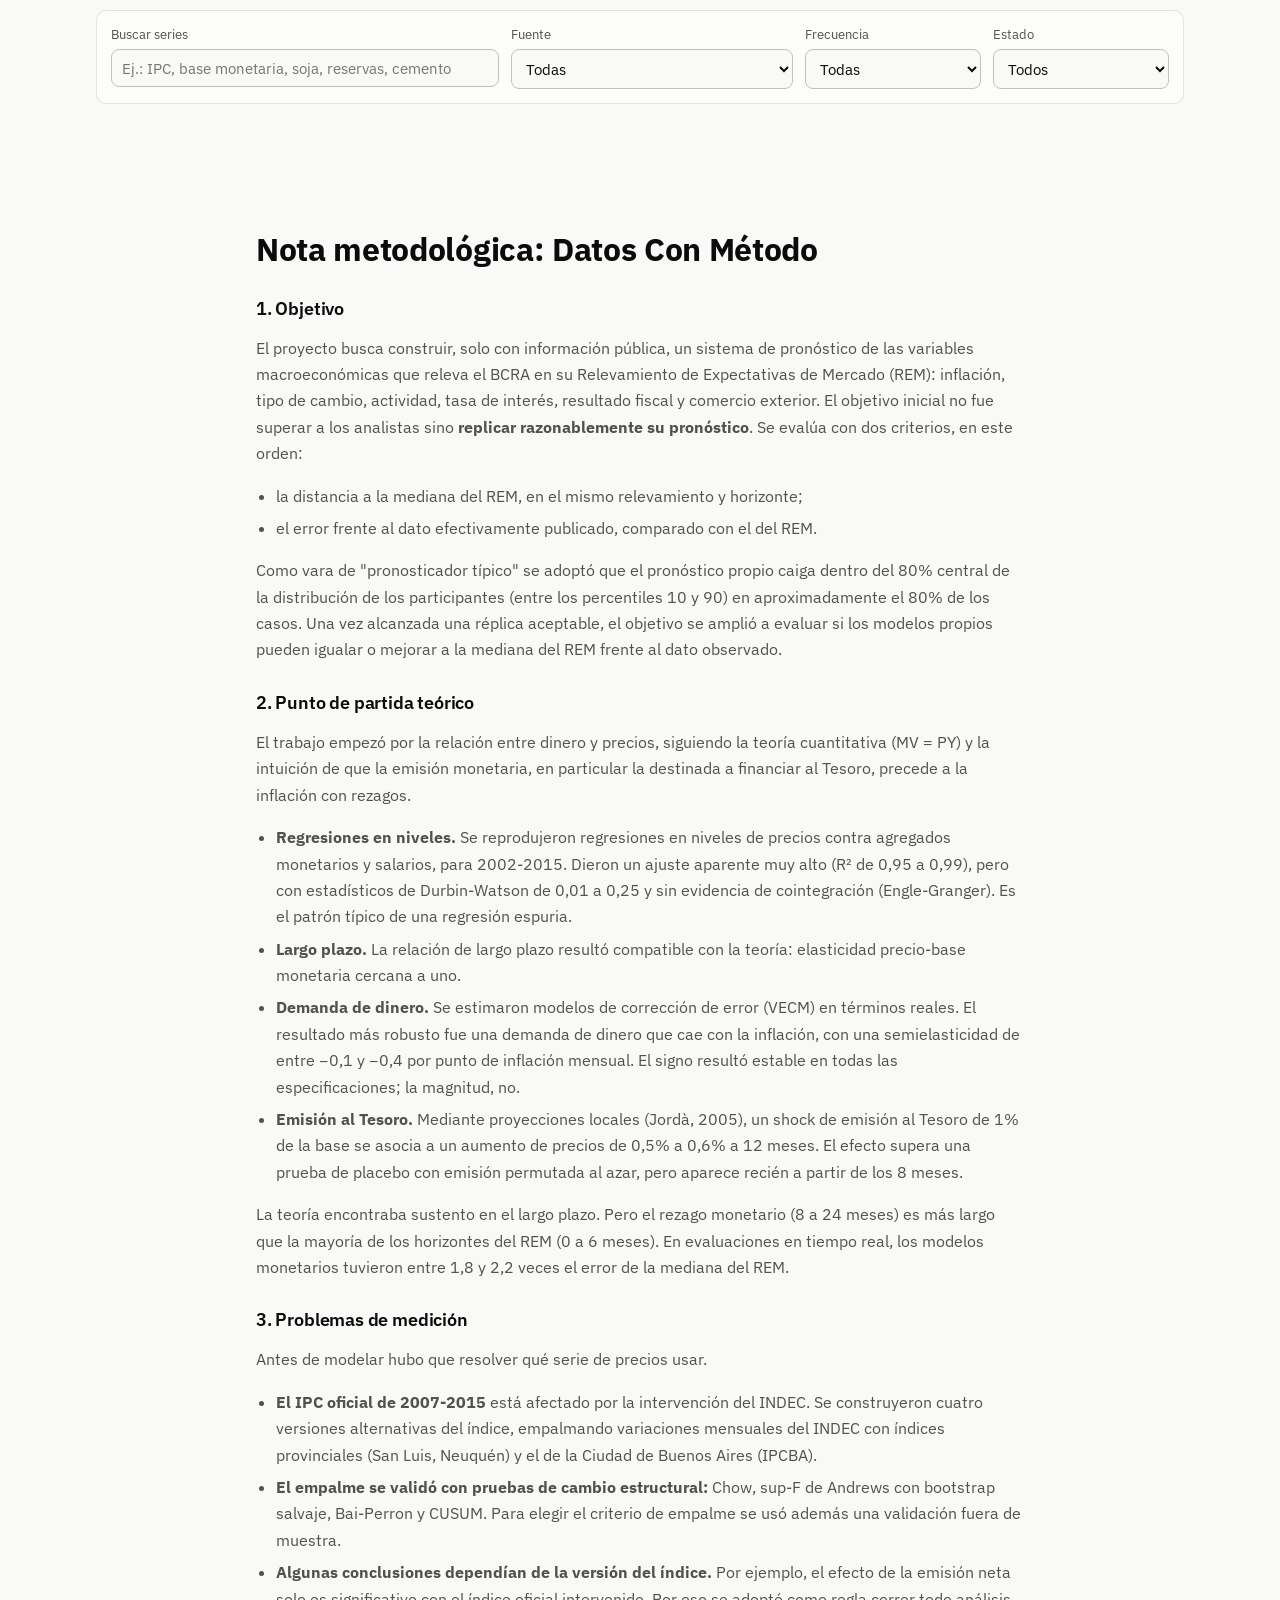
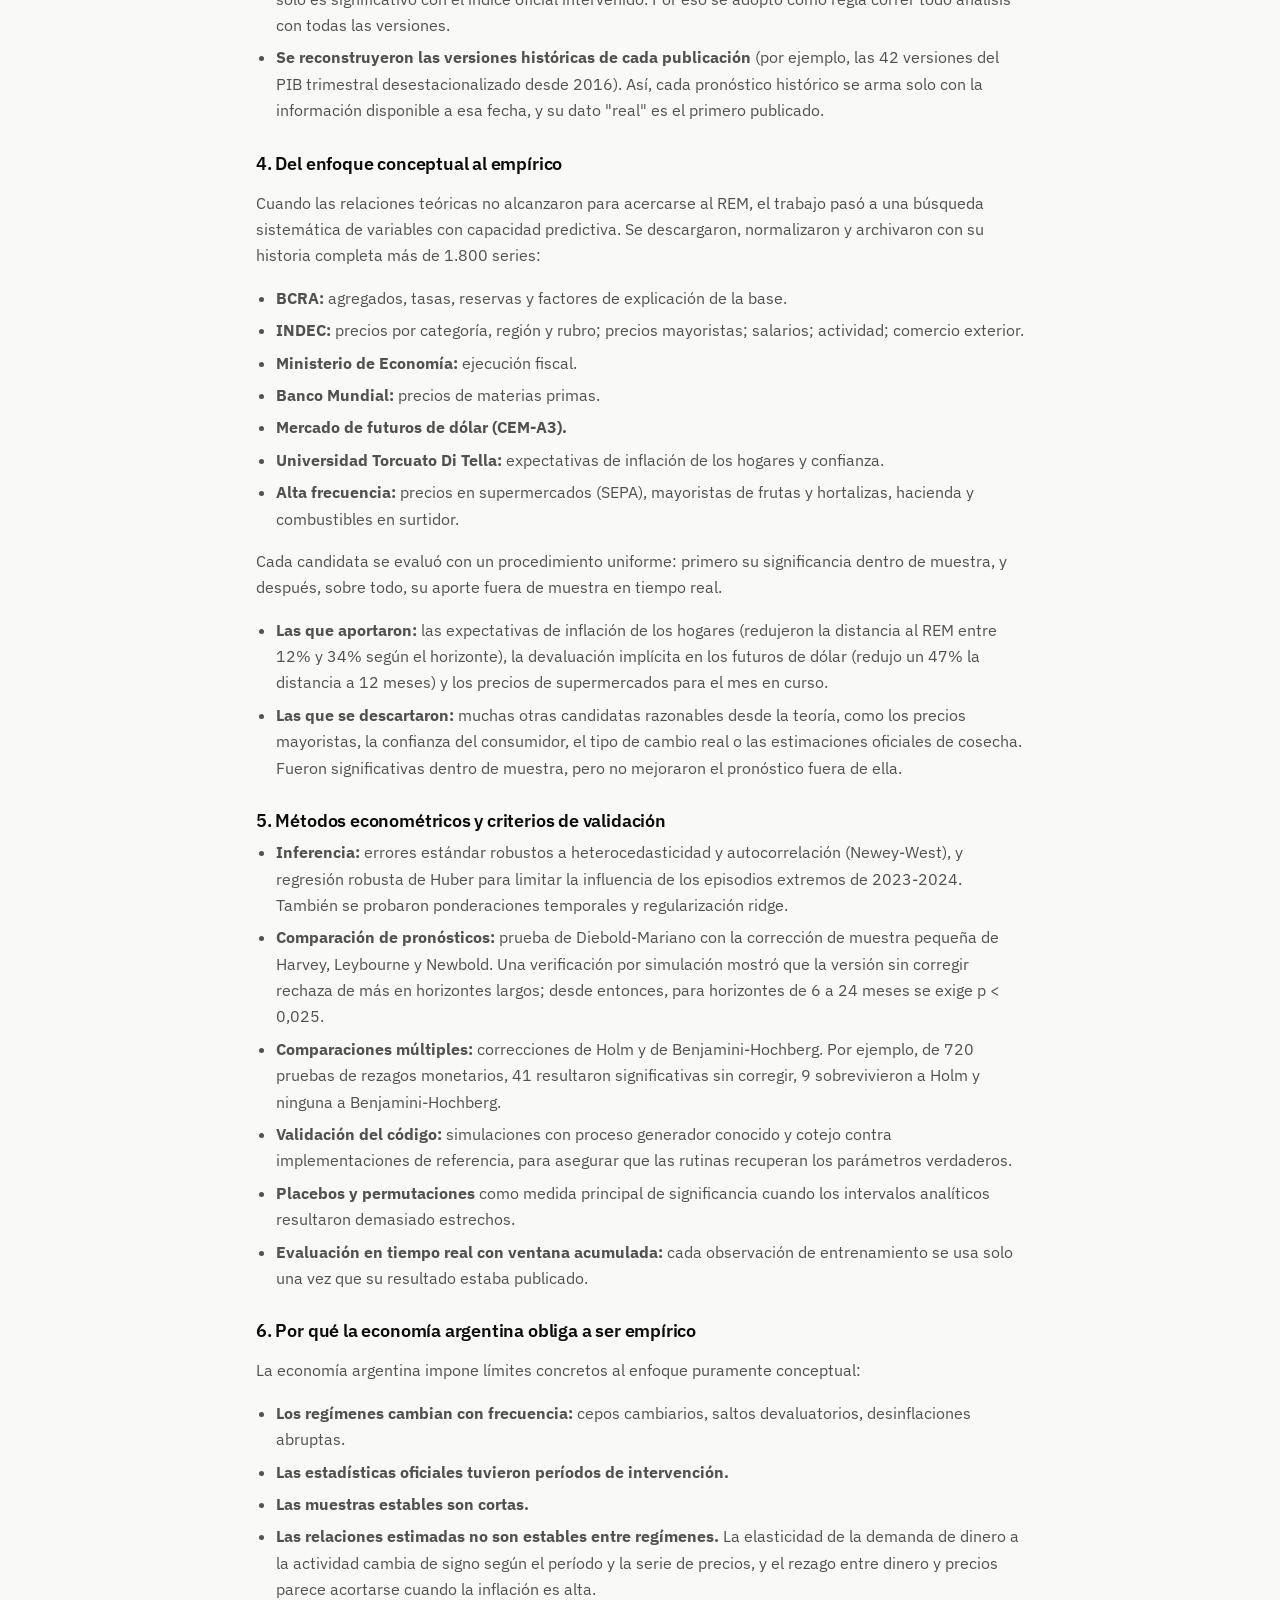
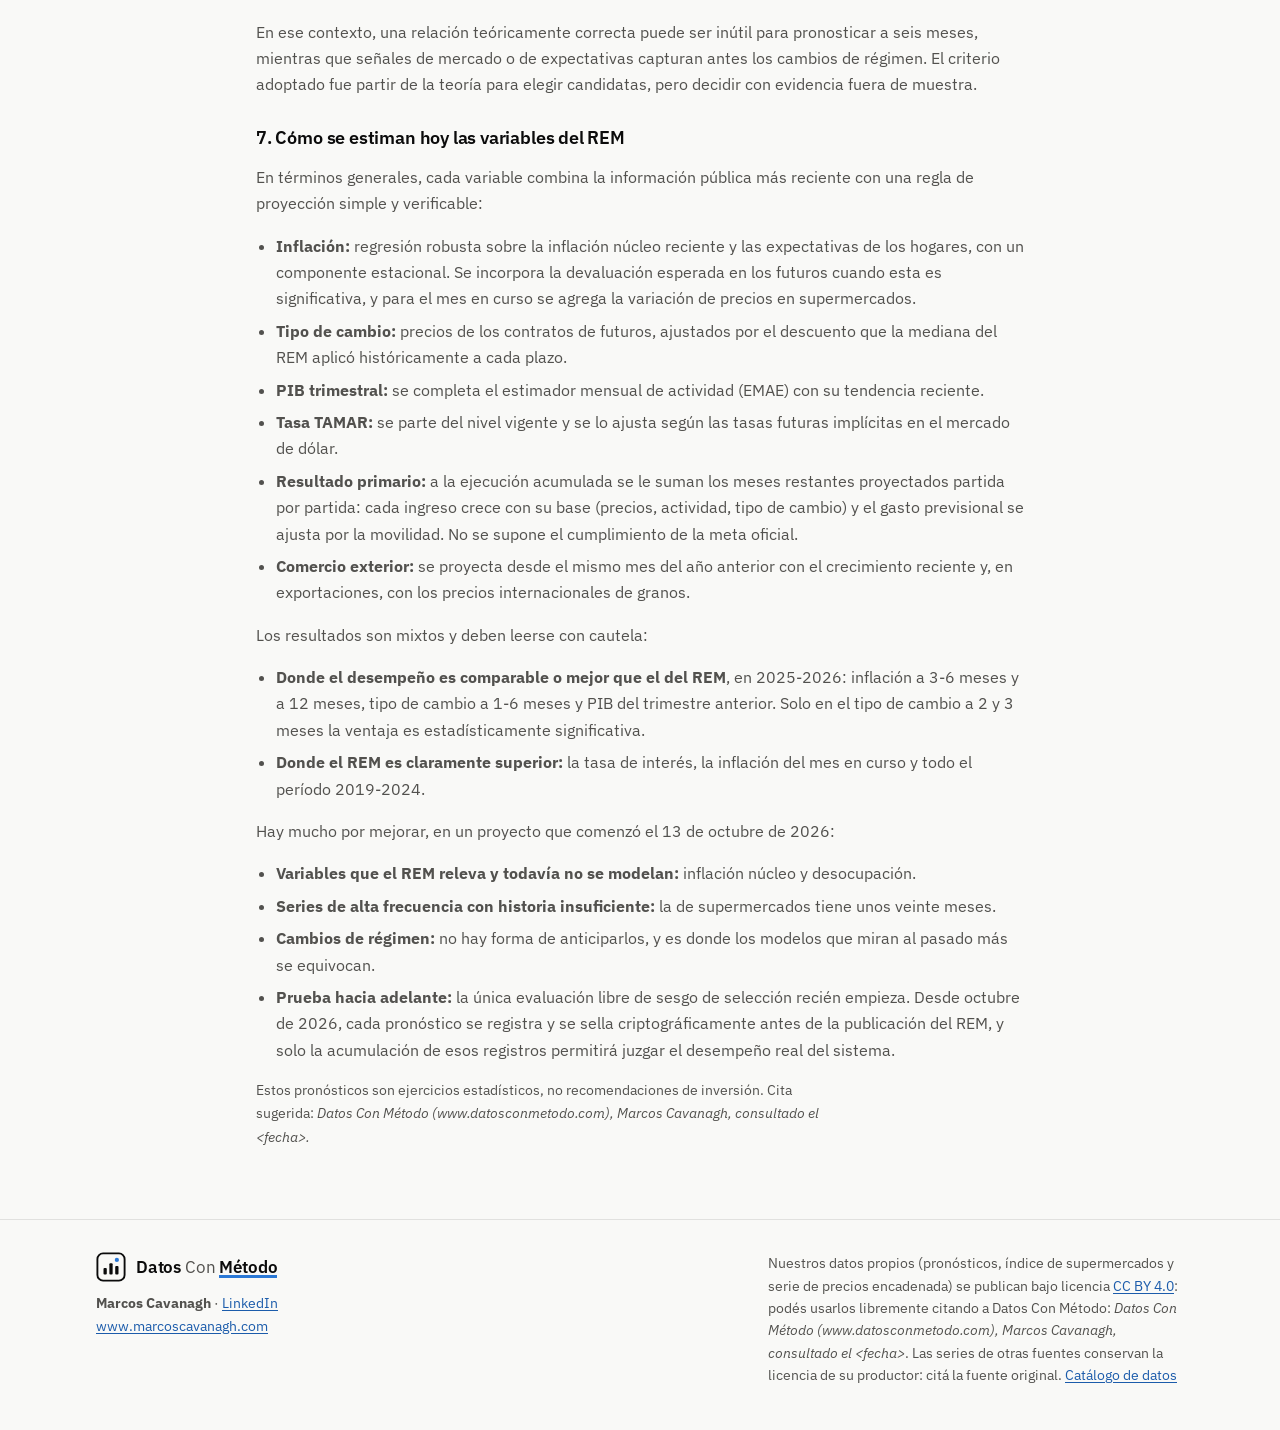
==== commit b1a817aa: "Actualización automática 2026-11-18 12:40" ====
--- a/sitio/index.html
+++ b/sitio/index.html
@@ -45,7 +45,6 @@
           <a href="#el-rem">El REM</a>
           <a href="#ultimo-rem">Último REM</a>
           <a href="#resultados">Resultados</a>
-          <a href="#historial">Historial</a>
           <a href="#pronosticos">Próximo REM</a>
           <a href="#sellos">Verificación</a>
         </div>
@@ -119,22 +118,7 @@
       <p class="nota-dcm"><strong>*DCM = Datos Con Método</strong></p>
       <p class="leyenda-rango" aria-hidden="true"><span class="lr-banda"></span>franja del medio (80% de las consultoras) <span class="lr-linea"></span>del pronóstico más bajo al más alto
         <span class="lr-rem"></span>mediana del REM <span class="lr-dcm"></span>pronóstico de DCM* <span class="lr-real"></span>dato real</p>
-      <p class="nota">Se compara el último pronóstico hecho antes de que se conociera el dato. Los resultados de los últimos meses, en la sección siguiente.</p>
-    </div>
-  </section>
-
-  <section id="historial" class="seccion seccion-alt">
-    <div class="envoltura">
-      <h2>Datos reales vs. Datos Con Método vs. REM últimos meses completos según variable</h2>
-      <p class="intro">Como vimos, cada mes el REM estima entre 12 y 13 períodos según la variable, así que un mismo mes (por ejemplo, enero) recibe varias estimaciones: la que se hizo seis meses antes, la de cinco meses antes y así hasta el mes mismo. Las estimaciones de <strong>Datos Con Método</strong> se comportan de la misma forma. Para compararlos, agrupamos las estimaciones según cuánto antes se hicieron (el horizonte) y calculamos el error promedio de cada uno contra el dato real. En los siguientes gráficos vamos a ver el error del REM y el de Datos Con Método, y el porcentaje de veces que la estimación de Datos Con Método estuvo más cerca del dato real que la del REM, en 2025-2026.</p>
-      <div class="leyenda-global" aria-hidden="true">
-        <span><i class="ley ley-real"></i>Dato real</span>
-        <span><i class="ley ley-rem"></i>REM (mediana)</span>
-        <span><i class="ley ley-nuestro"></i>DCM*</span>
-      </div>
-      <div id="bloques"></div>
-      <p class="nota-dcm"><strong>*DCM = Datos Con Método</strong></p>
-      <p class="aviso-historia"><strong>NOTA METODOLÓGICA:</strong> como <strong>Datos Con Método</strong> recién empezó a armar sus modelos el 13 de octubre de 2026, lógicamente no tiene historia para compararse con los datos reales con 100% de transparencia al público. Tendremos que contar con su confianza al decirles que todo dato "estimado" antes del 13 de octubre de 2026 que ya tuviera un dato real publicado fue modelado sin tener en cuenta esos datos, simulando estar en el período previo a la estimación.</p>
+      <p class="nota">Se compara el último pronóstico hecho antes de que se conociera el dato.</p>
     </div>
   </section>
 
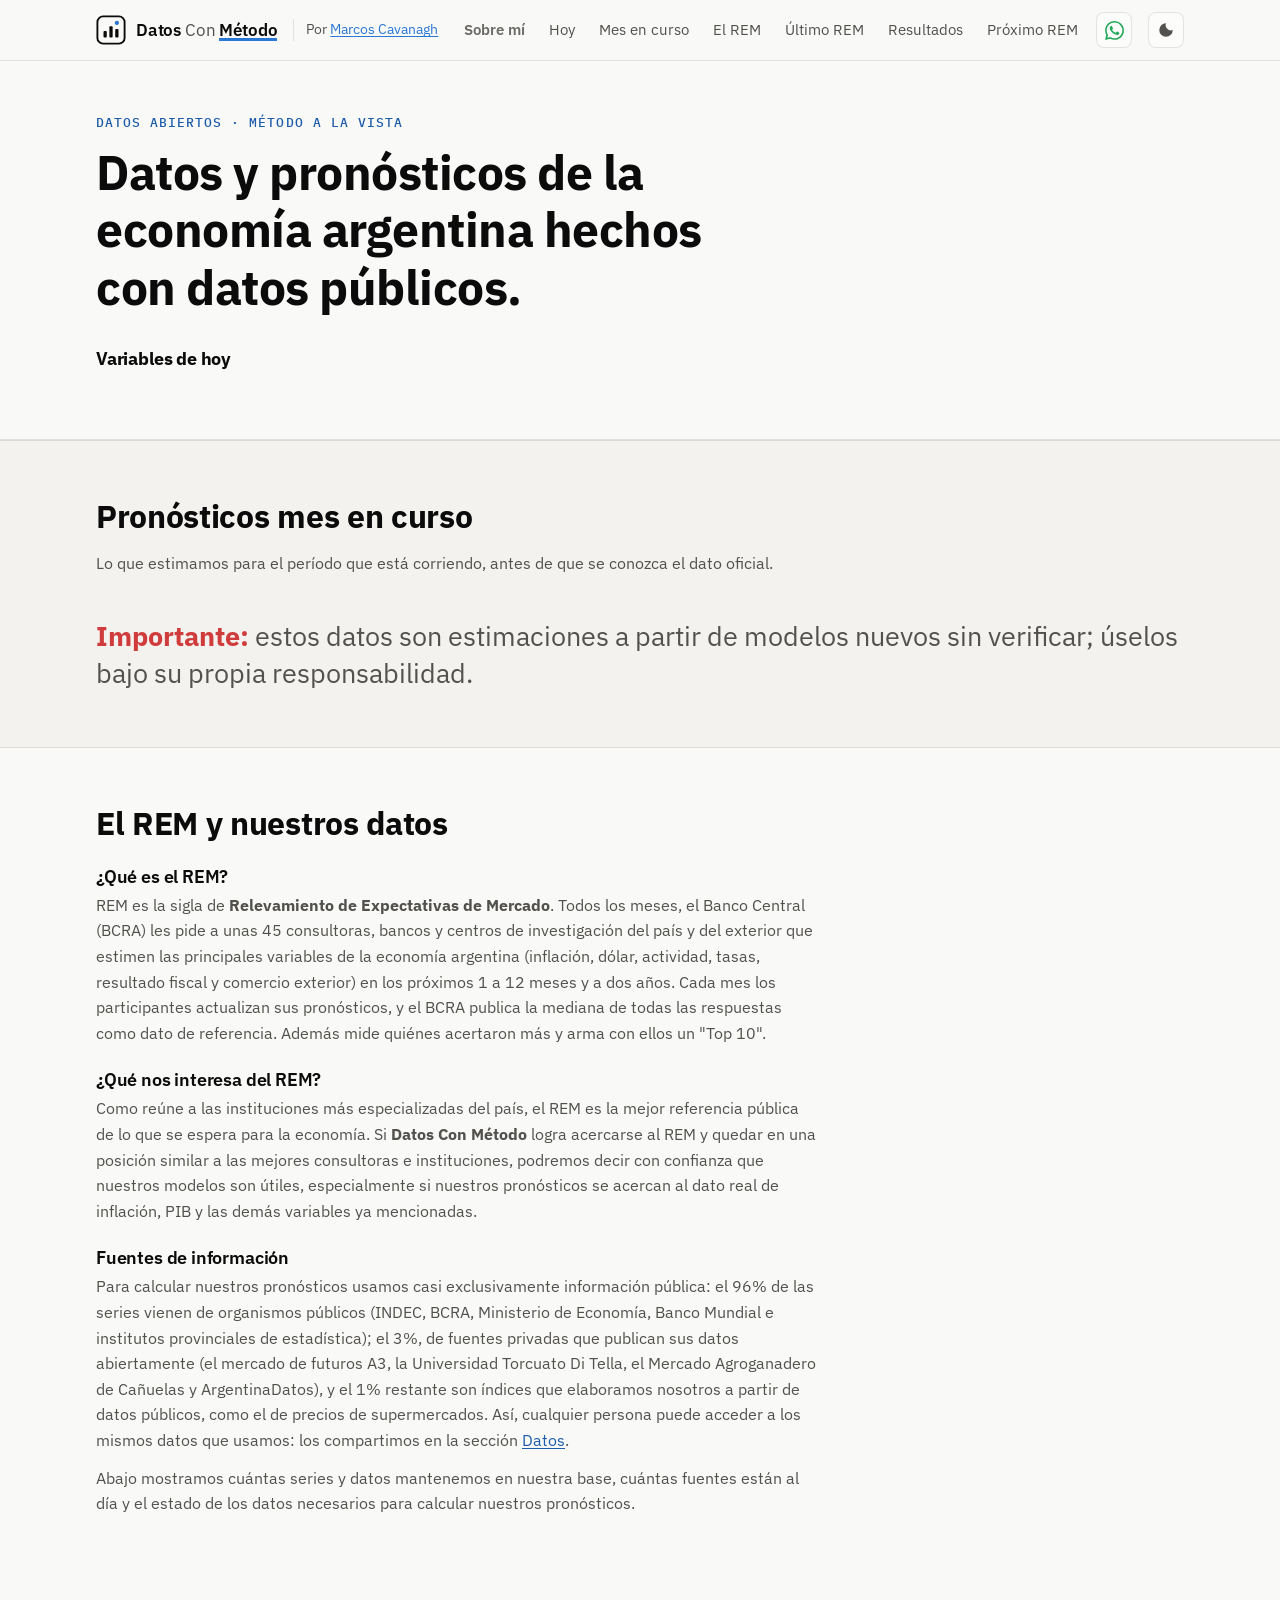
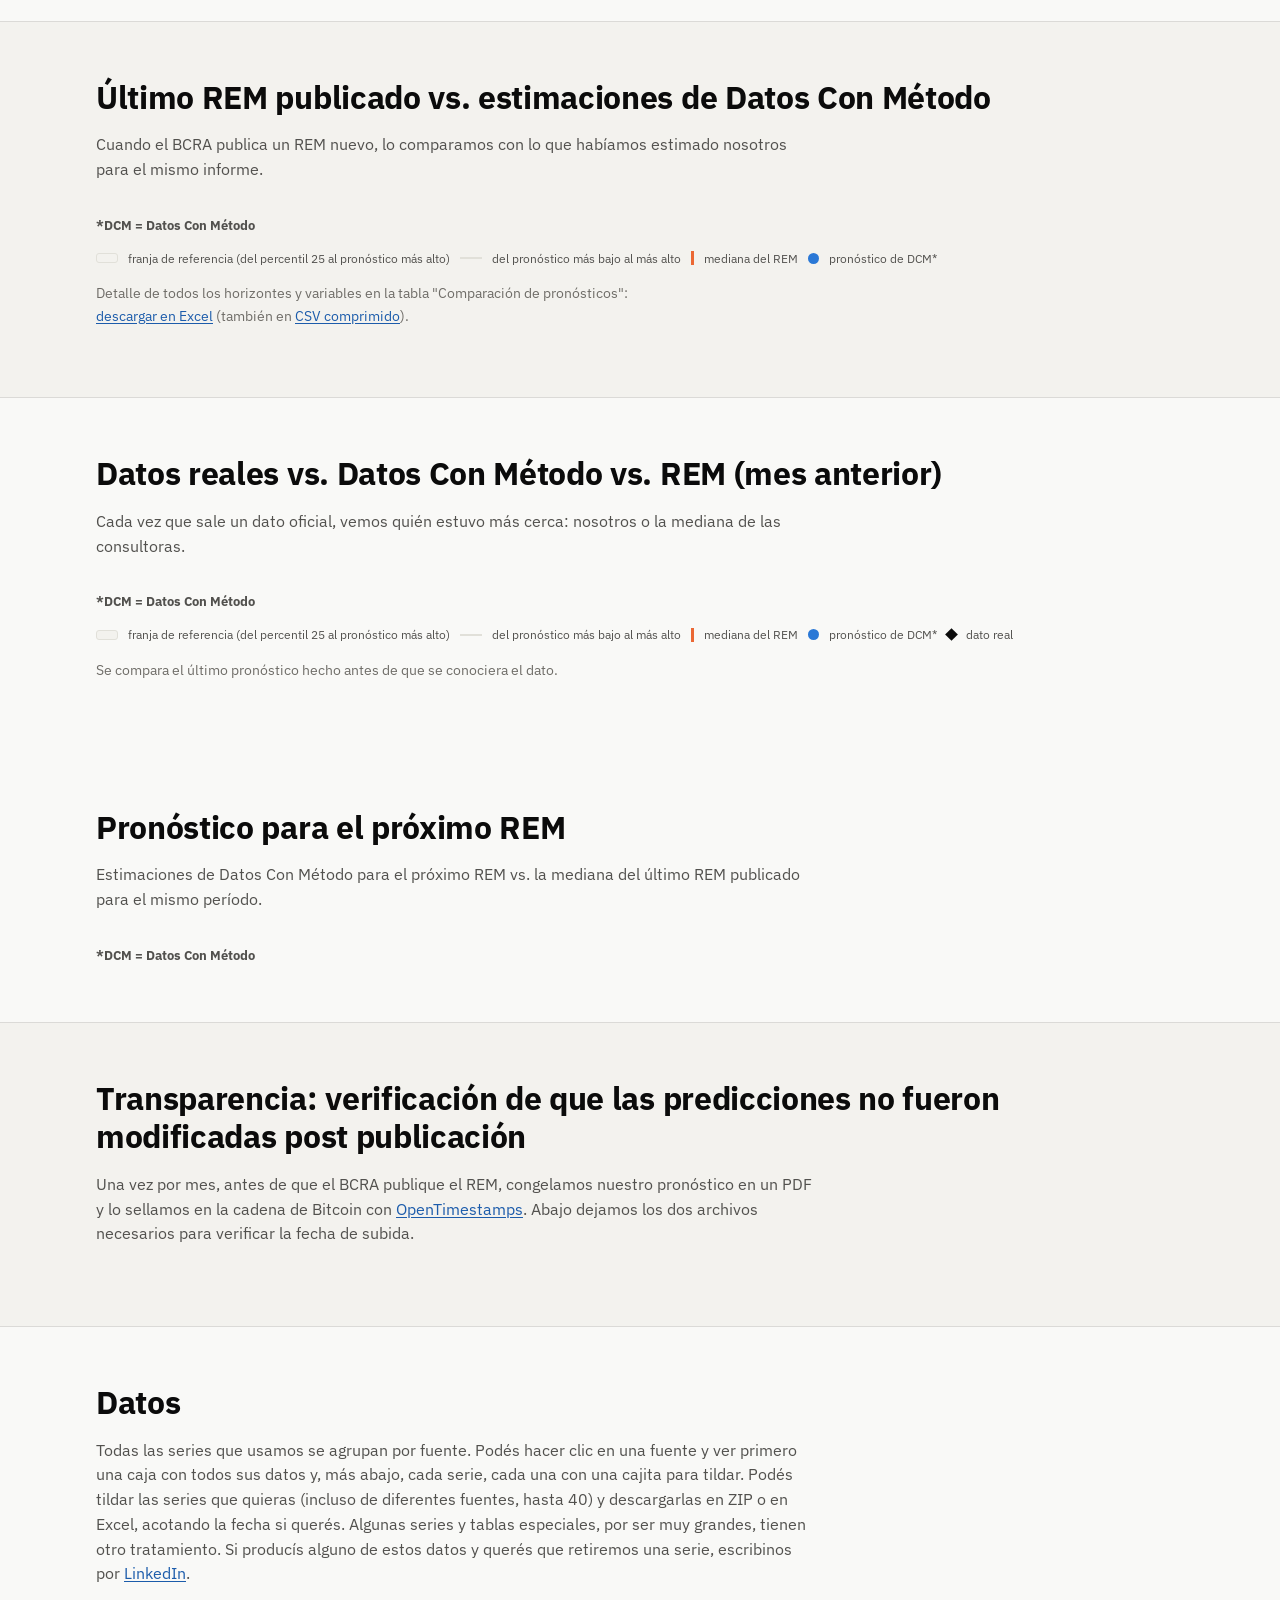
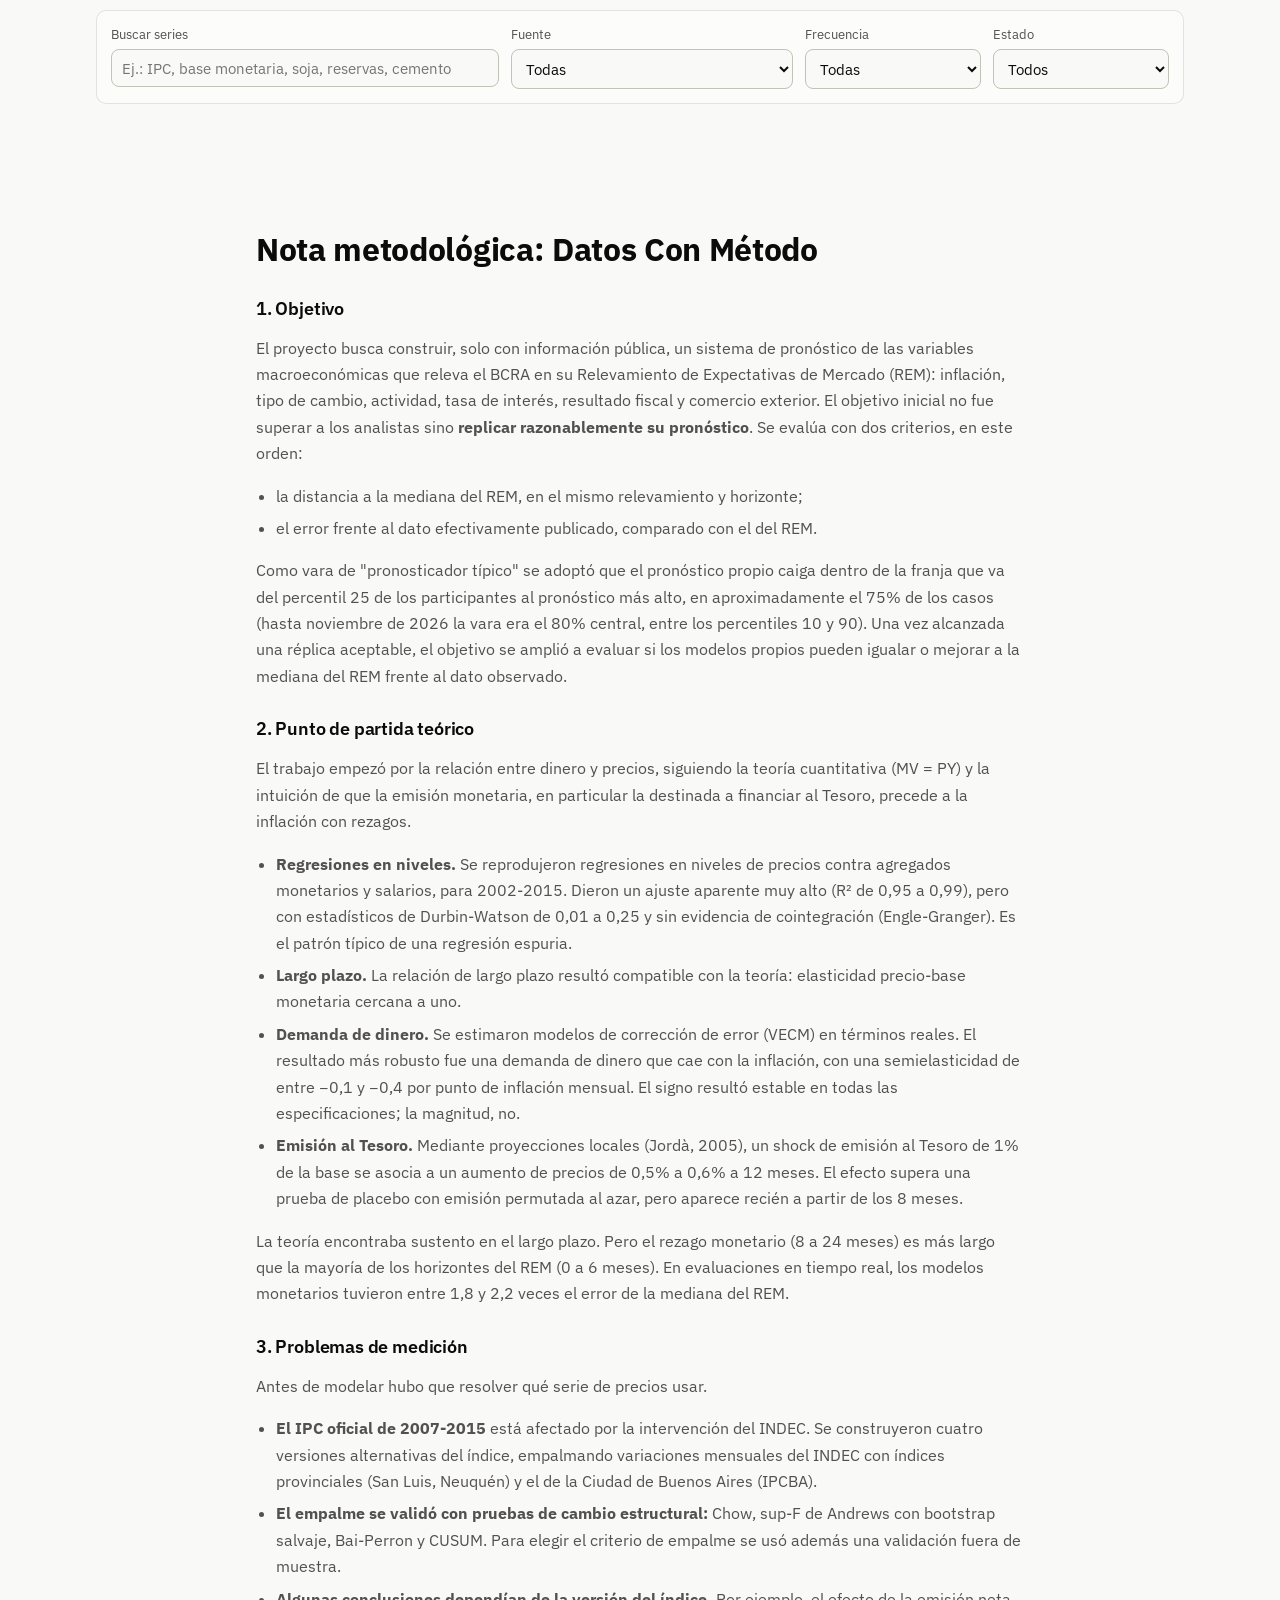
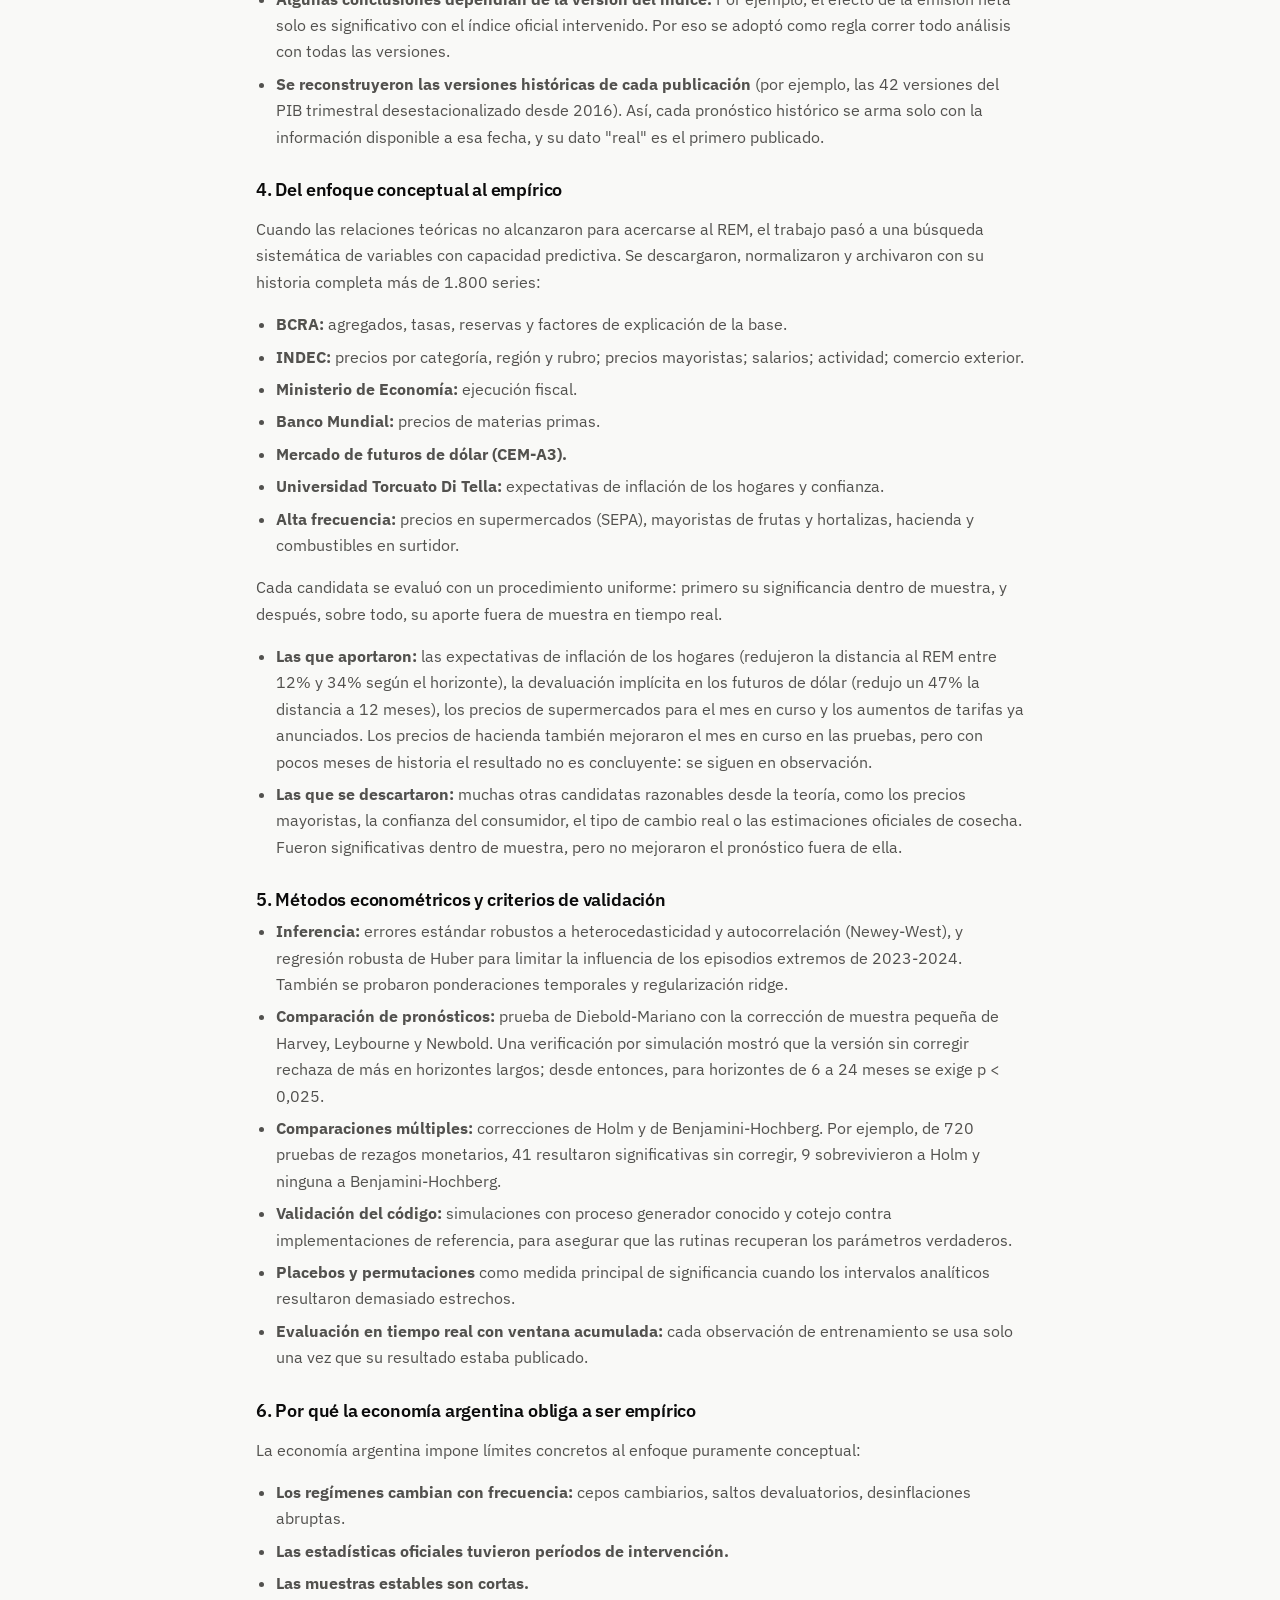
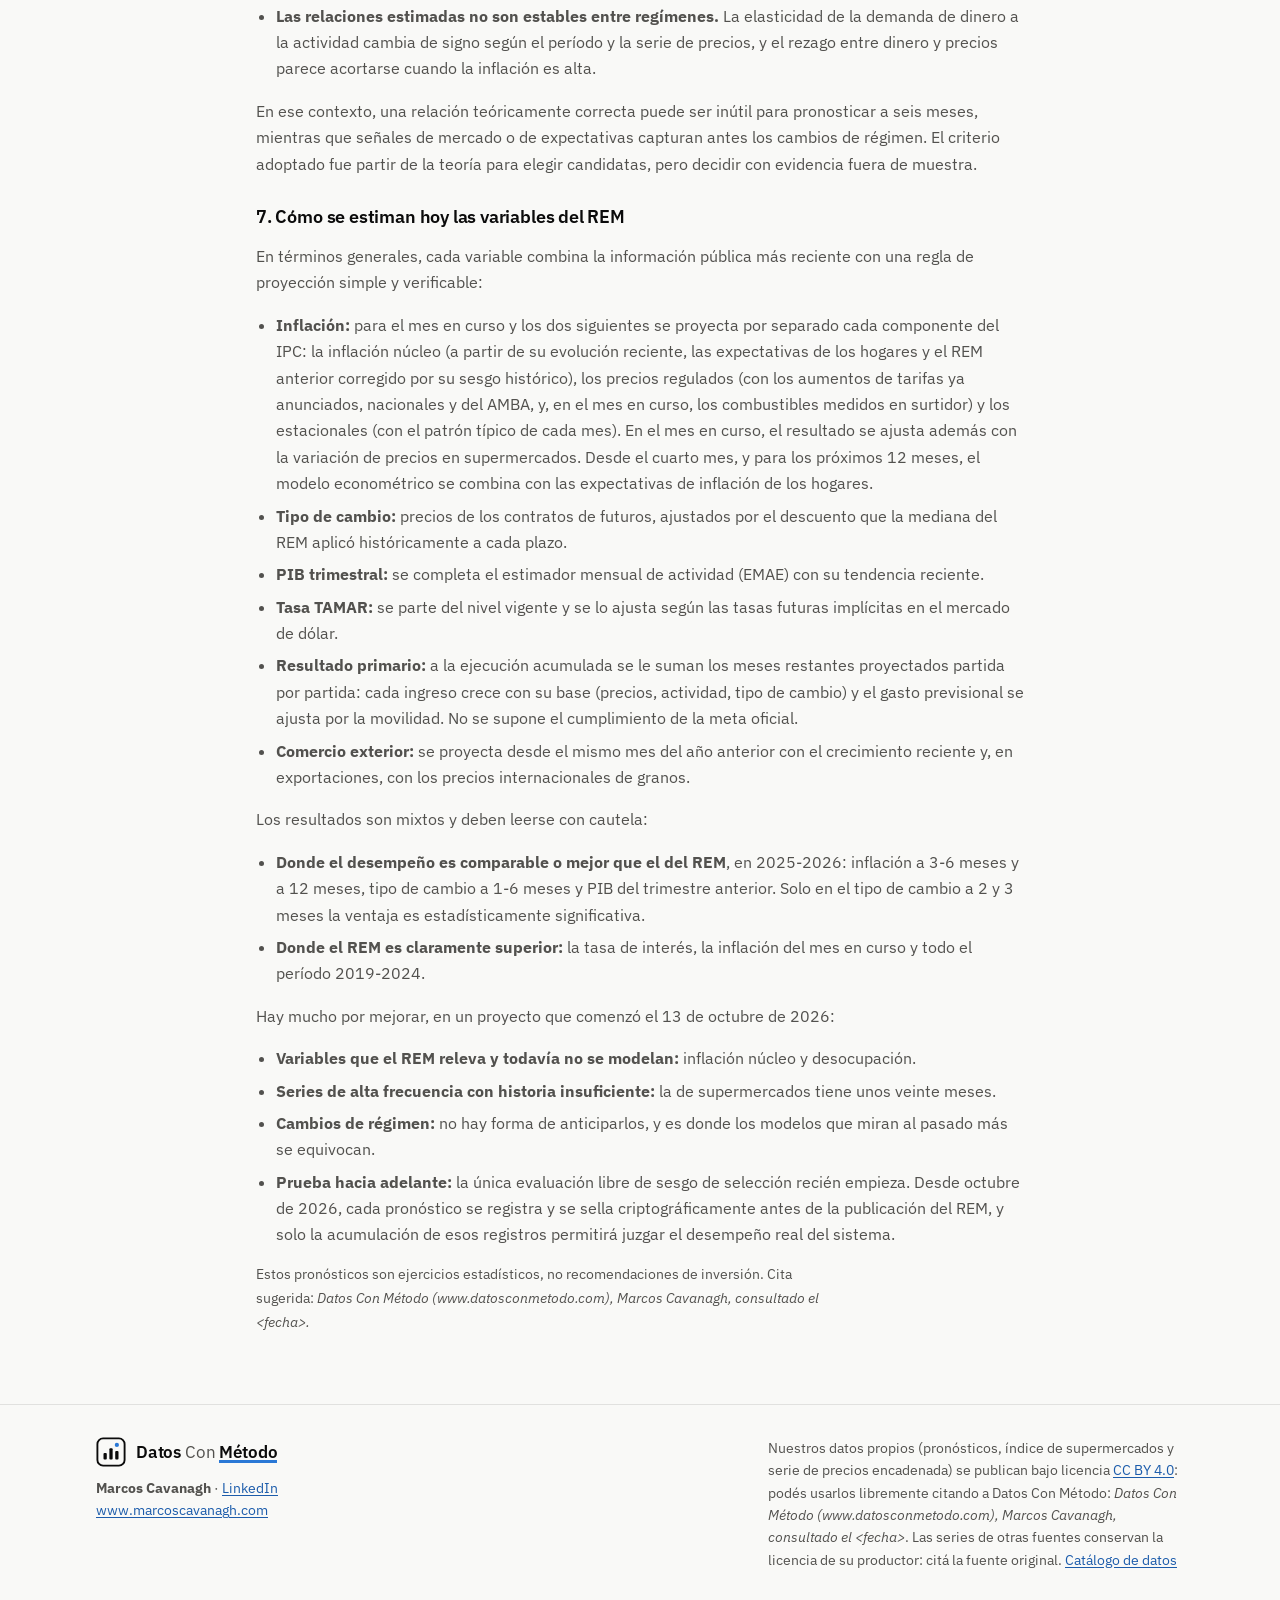
==== commit 90eabb19: "Actualización automática 2026-11-28 12:43" ====
--- a/sitio/index.html
+++ b/sitio/index.html
@@ -104,7 +104,7 @@
       <p class="nota" id="ur-nota"></p>
       <div class="historias" id="ur-filas"></div>
       <p class="nota-dcm"><strong>*DCM = Datos Con Método</strong></p>
-      <p class="leyenda-rango" aria-hidden="true"><span class="lr-banda"></span>franja del medio (80% de las consultoras) <span class="lr-linea"></span>del pronóstico más bajo al más alto
+      <p class="leyenda-rango" aria-hidden="true"><span class="lr-banda"></span>franja de referencia (del percentil 25 al pronóstico más alto) <span class="lr-linea"></span>del pronóstico más bajo al más alto
         <span class="lr-rem"></span>mediana del REM <span class="lr-dcm"></span>pronóstico de DCM*</p>
       <p class="nota">Detalle de todos los horizontes y variables en la tabla "Comparación de pronósticos": <a href="descargas/comparacion_pronosticos.xlsx" download>descargar en Excel</a> (también en <a href="descargas/comparacion_pronosticos.zip" download>CSV comprimido</a>).</p>
     </div>
@@ -116,7 +116,7 @@
       <p class="intro" id="re-titular">Cada vez que sale un dato oficial, vemos quién estuvo más cerca: nosotros o la mediana de las consultoras.</p>
       <div class="historias" id="re-filas"></div>
       <p class="nota-dcm"><strong>*DCM = Datos Con Método</strong></p>
-      <p class="leyenda-rango" aria-hidden="true"><span class="lr-banda"></span>franja del medio (80% de las consultoras) <span class="lr-linea"></span>del pronóstico más bajo al más alto
+      <p class="leyenda-rango" aria-hidden="true"><span class="lr-banda"></span>franja de referencia (del percentil 25 al pronóstico más alto) <span class="lr-linea"></span>del pronóstico más bajo al más alto
         <span class="lr-rem"></span>mediana del REM <span class="lr-dcm"></span>pronóstico de DCM* <span class="lr-real"></span>dato real</p>
       <p class="nota">Se compara el último pronóstico hecho antes de que se conociera el dato.</p>
     </div>
@@ -175,7 +175,7 @@
         <li>la distancia a la mediana del REM, en el mismo relevamiento y horizonte;</li>
         <li>el error frente al dato efectivamente publicado, comparado con el del REM.</li>
       </ul>
-      <p>Como vara de "pronosticador típico" se adoptó que el pronóstico propio caiga dentro del 80% central de la distribución de los participantes (entre los percentiles 10 y 90) en aproximadamente el 80% de los casos. Una vez alcanzada una réplica aceptable, el objetivo se amplió a evaluar si los modelos propios pueden igualar o mejorar a la mediana del REM frente al dato observado.</p>
+      <p>Como vara de "pronosticador típico" se adoptó que el pronóstico propio caiga dentro de la franja que va del percentil 25 de los participantes al pronóstico más alto, en aproximadamente el 75% de los casos (hasta noviembre de 2026 la vara era el 80% central, entre los percentiles 10 y 90). Una vez alcanzada una réplica aceptable, el objetivo se amplió a evaluar si los modelos propios pueden igualar o mejorar a la mediana del REM frente al dato observado.</p>
 
       <h3>2. Punto de partida teórico</h3>
       <p>El trabajo empezó por la relación entre dinero y precios, siguiendo la teoría cuantitativa (MV = PY) y la intuición de que la emisión monetaria, en particular la destinada a financiar al Tesoro, precede a la inflación con rezagos.</p>
@@ -209,7 +209,7 @@
       </ul>
       <p>Cada candidata se evaluó con un procedimiento uniforme: primero su significancia dentro de muestra, y después, sobre todo, su aporte fuera de muestra en tiempo real.</p>
       <ul>
-        <li><strong>Las que aportaron:</strong> las expectativas de inflación de los hogares (redujeron la distancia al REM entre 12% y 34% según el horizonte), la devaluación implícita en los futuros de dólar (redujo un 47% la distancia a 12 meses) y los precios de supermercados para el mes en curso.</li>
+        <li><strong>Las que aportaron:</strong> las expectativas de inflación de los hogares (redujeron la distancia al REM entre 12% y 34% según el horizonte), la devaluación implícita en los futuros de dólar (redujo un 47% la distancia a 12 meses), los precios de supermercados para el mes en curso y los aumentos de tarifas ya anunciados. Los precios de hacienda también mejoraron el mes en curso en las pruebas, pero con pocos meses de historia el resultado no es concluyente: se siguen en observación.</li>
         <li><strong>Las que se descartaron:</strong> muchas otras candidatas razonables desde la teoría, como los precios mayoristas, la confianza del consumidor, el tipo de cambio real o las estimaciones oficiales de cosecha. Fueron significativas dentro de muestra, pero no mejoraron el pronóstico fuera de ella.</li>
       </ul>
 
@@ -236,7 +236,7 @@
       <h3>7. Cómo se estiman hoy las variables del REM</h3>
       <p>En términos generales, cada variable combina la información pública más reciente con una regla de proyección simple y verificable:</p>
       <ul>
-        <li><strong>Inflación:</strong> regresión robusta sobre la inflación núcleo reciente y las expectativas de los hogares, con un componente estacional. Se incorpora la devaluación esperada en los futuros cuando esta es significativa, y para el mes en curso se agrega la variación de precios en supermercados.</li>
+        <li><strong>Inflación:</strong> para el mes en curso y los dos siguientes se proyecta por separado cada componente del IPC: la inflación núcleo (a partir de su evolución reciente, las expectativas de los hogares y el REM anterior corregido por su sesgo histórico), los precios regulados (con los aumentos de tarifas ya anunciados, nacionales y del AMBA, y, en el mes en curso, los combustibles medidos en surtidor) y los estacionales (con el patrón típico de cada mes). En el mes en curso, el resultado se ajusta además con la variación de precios en supermercados. Desde el cuarto mes, y para los próximos 12 meses, el modelo econométrico se combina con las expectativas de inflación de los hogares.</li>
         <li><strong>Tipo de cambio:</strong> precios de los contratos de futuros, ajustados por el descuento que la mediana del REM aplicó históricamente a cada plazo.</li>
         <li><strong>PIB trimestral:</strong> se completa el estimador mensual de actividad (EMAE) con su tendencia reciente.</li>
         <li><strong>Tasa TAMAR:</strong> se parte del nivel vigente y se lo ajusta según las tasas futuras implícitas en el mercado de dólar.</li>
--- a/sitio/estilo.css
+++ b/sitio/estilo.css
@@ -115,6 +115,11 @@
 .tarjeta .tabla th, .tarjeta .tabla td { padding: 6px 6px; }
 .tarjeta .tabla th:first-child, .tarjeta .tabla td:first-child { padding-left: 0; }
 .tarjeta .tabla th:last-child, .tarjeta .tabla td:last-child { padding-right: 0; }
+/* tabla de las tarjetas de pronóstico: período en un renglón, columnas repartidas y centradas */
+.tabla-pron th:nth-child(1), .tabla-pron td:nth-child(1) { white-space: nowrap; padding-right: 12px; }
+.tabla-pron th:nth-child(2), .tabla-pron th:nth-child(3) { width: 28%; }
+.tabla-pron th.num, .tabla-pron td.num { text-align: center; }
+.tabla-pron thead th { vertical-align: bottom; line-height: 1.3; }
 .dif { color: var(--tenue); }
 .marca-nuestro { color: var(--tinta); font-weight: 600; }
 .marca-nuestro::before { content: ""; display: inline-block; width: 8px; height: 8px; border-radius: 50%; background: var(--acento); margin-right: 6px; vertical-align: 1px; }
